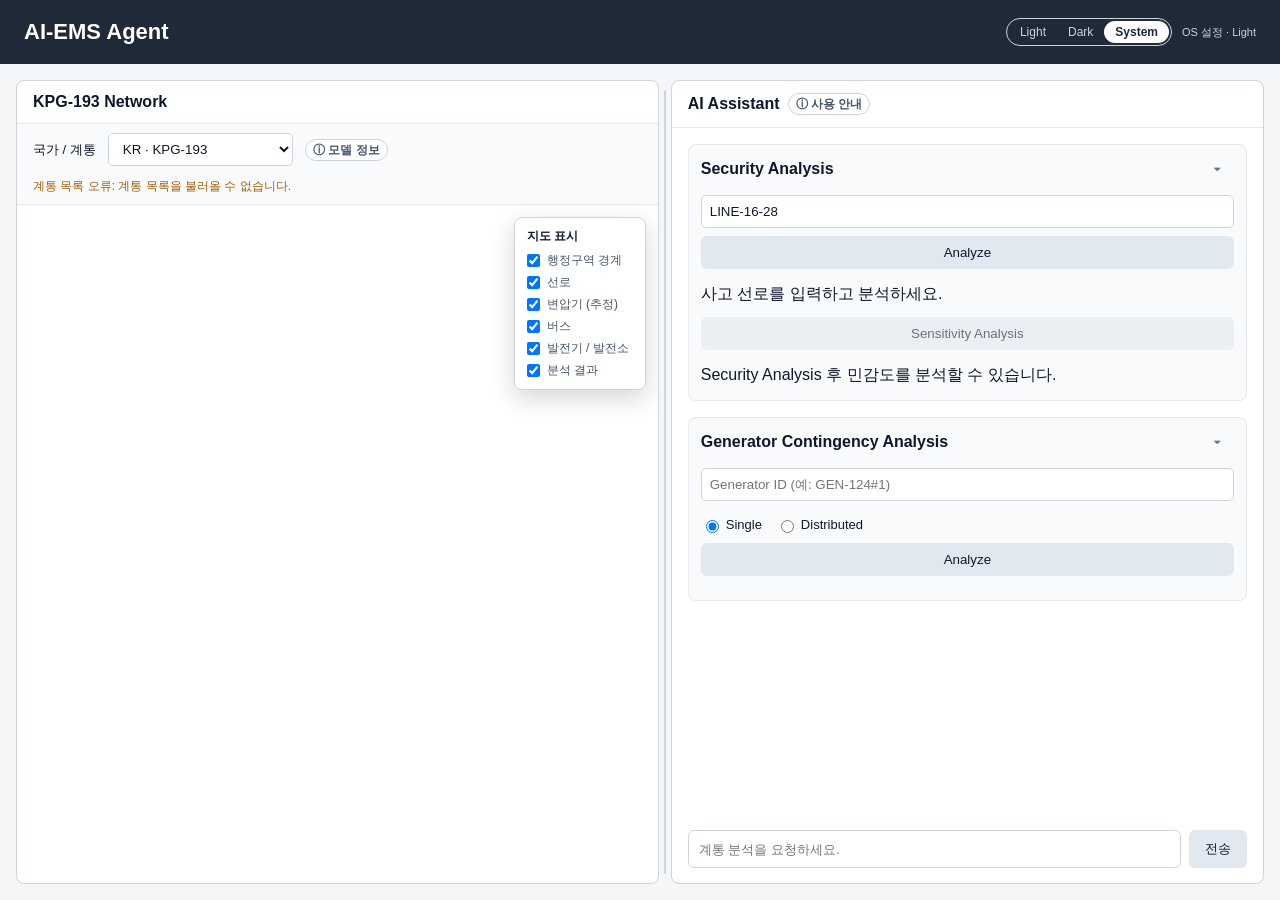
==== ui/index.html @ 047205da "feat: connect Mongolia agent to validated security and sensitivity tools" ====
<!doctype html>
<html lang="ko">
<head>
  <meta charset="UTF-8" />
  <meta name="viewport" content="width=device-width, initial-scale=1.0" />
  <title>AI-EMS Agent</title>
  <script>
    // Apply the stored theme before first paint. Preference: light | dark | system (default).
    (() => {
      let preference = "system";
      try {
        const stored = localStorage.getItem("ai-ems-theme");
        if (["light", "dark", "system"].includes(stored)) preference = stored;
      } catch (error) { /* storage unavailable: follow the OS */ }
      const dark = preference === "dark" || (preference === "system" && window.matchMedia("(prefers-color-scheme: dark)").matches);
      document.documentElement.dataset.theme = dark ? "dark" : "light";
      document.documentElement.dataset.themePreference = preference;
    })();
  </script>
  <style>
    /* ===== Design tokens: one theme system for every grid (Issue #6) =====
       UI chrome uses tokens; data colours (voltage levels, PF bands, outage/violation/monitored/
       island/candidate overlays, fuel types) keep the same hue in both themes so their meaning
       never changes. */
    :root {
      color-scheme: light;
      --bg: #f4f6f8; --surface: #ffffff; --surface-2: #f8fafc; --surface-3: #e2e8f0;
      --border: #e5e7eb; --border-strong: #cbd5e1; --input-border: #d1d5db;
      --text: #0f172a; --text-muted: #475569; --text-subtle: #64748b; --text-faint: #94a3b8;
      --header-bg: #1f2937; --header-text: #ffffff; --header-muted: #cbd5e1;
      --input-bg: #ffffff; --button-bg: #e2e8f0; --button-text: #0f172a; --button-hover: #cbd5e1;
      --hover-bg: #eef2ff; --focus-ring: #2563eb;
      --overlay-bg: rgba(255,255,255,.96); --popover-bg: #ffffff; --shadow: 0 8px 24px rgba(15,23,42,.18);
      --map-bg: transparent; --map-country-fill: #f1f5f9; --map-country-stroke: #94a3b8; --map-admin-stroke: #b7c4d4;
      --line-opacity: .65; --marker-stroke: #ffffff; --selection-stroke: #0f172a;
      --transformer-fill: #fff7ed; --transformer-active-fill: #fed7aa; --transformer-active-stroke: #7c2d12;
      --notice-bg: #fff7ed; --notice-text: #7c2d12; --notice-border: #fed7aa;
      --warning-bg: #fffbeb; --warning-text: #92400e; --warning-strong: #a16207;
      --danger-bg: #fef2f2; --danger-text: #b91c1c; --danger-border: #fecaca;
      --alert-bg: #f5f3ff; --alert-text: #3b0764; --alert-border: #7c3aed;
      --chat-user-bg: #dbeafe; --chat-agent-bg: #f1f5f9; --chat-system-bg: #fff7ed; --chat-system-text: #9a3412;
      --code-inline-bg: #e2e8f0; --code-block-bg: #0f172a; --code-block-text: #e2e8f0;
    }
    :root[data-theme="dark"] {
      color-scheme: dark;
      --bg: #0b1120; --surface: #111827; --surface-2: #172033; --surface-3: #243045;
      --border: #273449; --border-strong: #3b4a62; --input-border: #475569;
      --text: #e5e7eb; --text-muted: #b6c2d2; --text-subtle: #94a3b8; --text-faint: #7b8aa0;
      --header-bg: #020617; --header-text: #f8fafc; --header-muted: #94a3b8;
      --input-bg: #0f172a; --button-bg: #243045; --button-text: #e5e7eb; --button-hover: #334155;
      --hover-bg: #1e293b; --focus-ring: #60a5fa;
      --overlay-bg: rgba(17,24,39,.95); --popover-bg: #111827; --shadow: 0 10px 28px rgba(0,0,0,.55);
      --map-bg: #0b1120; --map-country-fill: #1a2436; --map-country-stroke: #64748b; --map-admin-stroke: #3b4a62;
      --line-opacity: .9; --marker-stroke: #0b1120; --selection-stroke: #f8fafc;
      --transformer-fill: #1f2937; --transformer-active-fill: #78350f; --transformer-active-stroke: #fdba74;
      --notice-bg: #2a1a0e; --notice-text: #fdba74; --notice-border: #7c2d12;
      --warning-bg: #2a2109; --warning-text: #fcd34d; --warning-strong: #fbbf24;
      --danger-bg: #2b1215; --danger-text: #fca5a5; --danger-border: #7f1d1d;
      --alert-bg: #221a3d; --alert-text: #ddd6fe; --alert-border: #a78bfa;
      --chat-user-bg: #1e3a5f; --chat-agent-bg: #1a2436; --chat-system-bg: #2a1a0e; --chat-system-text: #fdba74;
      --code-inline-bg: #243045; --code-block-bg: #020617; --code-block-text: #e2e8f0;
    }
    input, select, textarea { background: var(--input-bg); color: var(--text); border: 1px solid var(--input-border); border-radius: 5px; }
    button { color: var(--button-text); background: var(--button-bg); }
    button:not(:disabled):hover { background: var(--button-hover); }
    :focus-visible { outline: 2px solid var(--focus-ring); outline-offset: 2px; }
    * { box-sizing: border-box; }
    body { margin: 0; font-family: Arial, sans-serif; background: var(--bg); color: var(--text); }
    header { height: 64px; padding: 0 24px; display: flex; align-items: center; justify-content: space-between; gap: 16px; background: var(--header-bg); color: var(--header-text); }
    header h1 { margin: 0; font-size: 22px; }
    main { height: calc(100vh - 64px); padding: 16px; display: grid; grid-template-columns: minmax(360px, 52fr) 12px minmax(520px, 48fr); gap: 0; }
    .panel { min-width: 0; background: var(--surface); border-radius: 8px; border: 1px solid var(--input-border); overflow: hidden; }
    .workspace-splitter { position: relative; cursor: col-resize; touch-action: none; user-select: none; }
    .workspace-splitter::before { content: ""; position: absolute; top: 10px; bottom: 10px; left: 50%; width: 2px; border-radius: 999px; background: var(--border-strong); transform: translateX(-50%); transition: width .15s ease, background .15s ease; }
    .workspace-splitter:hover::before, .workspace-splitter.active::before { width: 4px; background: var(--text-subtle); }
    body.is-resizing { cursor: col-resize; user-select: none; }
    .panel-title { padding: 12px 16px; font-weight: bold; border-bottom: 1px solid var(--border); display: flex; align-items: center; gap: 8px; }
    #map { position: relative; height: calc(100% - 46px); display: flex; align-items: center; justify-content: center; color: var(--text-subtle); background: var(--map-bg); }
    #network-map { width: 100%; height: 100%; }
    #network-map { display:block; }

    .map-layer-control { position: absolute; z-index: 15; top: 12px; right: 12px; min-width: 132px; padding: 10px 12px; border: 1px solid var(--border-strong); border-radius: 8px; background: var(--overlay-bg); box-shadow: var(--shadow); color: var(--text-muted); font-size: 12px; }
    .map-layer-control strong { display: block; margin-bottom: 7px; color: var(--text); }
    .map-layer-option { display: flex; align-items: center; gap: 7px; margin-top: 5px; cursor: pointer; user-select: none; }
    .map-layer-option input { margin: 0; }

    .admin-outline { fill:none; stroke:var(--map-admin-stroke); stroke-width:0.85; stroke-linejoin:round; pointer-events:none; }
    .powerplant-marker.selected-powerplant { stroke:var(--selection-stroke); stroke-width:3px; }
    .country-outline { fill:var(--map-country-fill); stroke:var(--map-country-stroke); stroke-width:1.4; stroke-linejoin:round; pointer-events:none; }
    .network-line { stroke: #94a3b8; stroke-width: 1; opacity: var(--line-opacity); pointer-events: none; }
    /* :where() keeps specificity unchanged; hidden analysis falls back to the inline PF/base stroke. */
    :where(#map:not(.analysis-hidden)) .network-line.violation-line { stroke: #f59e0b !important; stroke-width: 5 !important; stroke-dasharray: 12 4; opacity: 1; }
    :where(#map:not(.analysis-hidden)) .network-line.outage-line { stroke: #dc2626 !important; stroke-width: 5 !important; opacity: 1; }
    :where(#map:not(.analysis-hidden)) .network-line.monitored-line { stroke: #db2777 !important; stroke-width: 5 !important; stroke-dasharray: 7 3; opacity: 1; }
    .network-line.hover-line, .network-line.selected-line { stroke: var(--selection-stroke) !important; stroke-width: 3.5 !important; opacity: 1; }
    .network-line-hit { stroke: transparent; stroke-width: 14; fill: none; pointer-events: stroke; cursor: pointer; }
    .network-bus { fill: #2563eb; stroke: var(--marker-stroke); stroke-width: 1.2; cursor: pointer; }
    .network-bus:hover, .network-bus.selected-bus { r: 5; }
    .network-bus.selected-bus { fill: var(--selection-stroke); }
    .network-transformer-link { stroke:#b45309; stroke-width:2; stroke-dasharray:3 2; pointer-events:none; }
    .network-transformer-marker { fill:var(--transformer-fill); stroke:#b45309; stroke-width:2; pointer-events:none; }
    .network-transformer-hit { fill:transparent; stroke:transparent; stroke-width:1; cursor:pointer; pointer-events:all; }
    .network-transformer-hit:hover + .network-transformer-marker,
    .network-transformer-hit.selected-transformer + .network-transformer-marker { fill:var(--transformer-active-fill); stroke:var(--transformer-active-stroke); stroke-width:3; }
    /* Mongolia-only zoom: initial view is unchanged; when zoomed, strokes and markers keep their screen size. */
    #network-map.map-zoomed :is(.network-line, .network-line-hit, .network-transformer-link, .country-outline, .admin-outline) { vector-effect:non-scaling-stroke; }
    #network-map.map-zoomed :is(.network-bus, .network-transformer-hit, .network-transformer-marker, .powerplant-marker, .analysis-marker) { transform-box:fill-box; transform-origin:center; transform:scale(calc(1 / var(--map-zoom, 1))); }
    #network-map.map-panning { cursor:grabbing; }
    .map-zoom-reset { position:absolute; z-index:15; right:12px; bottom:12px; padding:5px 10px; border:1px solid var(--border-strong); border-radius:6px; background:var(--overlay-bg); color:var(--text); font-size:12px; cursor:pointer; }
    .map-zoom-reset[hidden] { display:none; }


    .network-generator { cursor: pointer; }
    .network-generator.selected-generator circle { stroke:var(--selection-stroke); stroke-width:3px; }
    .network-generator path { fill: #16a34a; stroke: var(--marker-stroke); stroke-width: 1.4; }
    .network-generator text { fill: white; font-size: 8px; font-weight: 700; text-anchor: middle; dominant-baseline: central; pointer-events: none; }
    .network-generator.selected-generator path { fill: var(--selection-stroke); stroke-width: 2.5; }

    .analysis-marker { cursor: pointer; }
    .generator-outage-marker path { fill: #dc2626; stroke: white; stroke-width: 2; }
    .generator-outage-marker text, .generator-change-marker text { fill: white; font-size: 8px; font-weight: 700; text-anchor: middle; dominant-baseline: central; pointer-events: none; }
    .generator-change-marker circle { fill: #7c3aed; stroke: white; stroke-width: 2; }
    .sensitivity-marker text { fill: white; font-size: 9px; font-weight: bold; text-anchor: middle; dominant-baseline: middle; pointer-events: none; }

    .powerplant-marker { cursor:pointer; stroke:var(--marker-stroke); stroke-width:1.2px; }
    .plant-legend { position:absolute; left:12px; bottom:12px; padding:9px 12px; background:var(--overlay-bg); border:1px solid var(--border-strong); border-radius:7px; color:var(--text-muted); font-size:11px; z-index:10; width:max-content; max-width:calc(100% - 24px); }
    .plant-legend[hidden] { display:none; }
    .plant-legend-items { display:flex; flex-wrap:nowrap; gap:8px; margin-top:5px; overflow-x:auto; }
    .plant-legend-item { display:inline-flex; flex:0 0 auto; align-items:center; gap:5px; white-space:nowrap; }
    .plant-dot { width:9px; height:9px; border-radius:50%; display:inline-block; }
    .plant-note { margin-top:6px; color:var(--text-subtle); line-height:1.4; }
    .layer-hidden { display: none !important; }
    #map.analysis-hidden .analysis-marker { display: none !important; }
    /* Buses cut off by a Mongolia N-1 contingency (island PF not computed); hidden with the analysis layer. */
    :where(#map:not(.analysis-hidden)) .network-bus.isolated-bus { fill: var(--surface) !important; stroke: #7c3aed; stroke-width: 2.5; stroke-dasharray: 2 1.5; r: 5; }
    :where(#map:not(.analysis-hidden)) .network-line.isolated-line { stroke: #a78bfa !important; stroke-width: 2 !important; stroke-dasharray: 4 3; opacity: 1; }
    #mn-contingency-examples { width: 100%; margin-bottom: 6px; padding: 5px 6px; }
    #monitored-line { width: 100%; margin-top: 6px; }
    .monitored-marker circle { fill: none; stroke: #db2777; stroke-width: 3; }
    .monitored-marker text { fill: #db2777; font-size: 10px; font-weight: 700; text-anchor: middle; pointer-events: none; }
    .candidate-marker rect { fill: #0e7490; stroke: white; stroke-width: 1.5; }
    .candidate-marker text { fill: white; font-size: 9px; font-weight: 700; text-anchor: middle; dominant-baseline: central; pointer-events: none; }
    .analysis-legend { position:absolute; left:12px; top:12px; display:flex; flex-direction:column; gap:4px; padding:8px 11px; background:var(--overlay-bg); border:1px solid var(--border-strong); border-radius:7px; color:var(--text-muted); font-size:11px; z-index:10; }
    .analysis-legend[hidden], #map.analysis-hidden .analysis-legend { display:none; }
    .analysis-legend-item { display:inline-flex; align-items:center; gap:6px; white-space:nowrap; }
    .analysis-swatch { display:inline-block; width:18px; height:0; border-top:3px solid; }
    .swatch-outage { border-color:#dc2626; }
    .swatch-violation { border-top-style:dashed; border-color:#f59e0b; }
    .swatch-monitored { border-top-style:dashed; border-color:#db2777; }
    .swatch-isolated { border-top-style:dashed; border-color:#7c3aed; }
    .swatch-candidate { width:11px; height:11px; border:none; border-radius:2px; background:#0e7490; }
    .swatch-generator-outage { width:11px; height:11px; border:none; border-radius:50%; background:#dc2626; }
    .swatch-generator-change { width:11px; height:11px; border:none; border-radius:50%; background:#7c3aed; }

    .map-tooltip { position: absolute; z-index: 20; display: none; min-width: 220px; max-width: 360px; padding: 12px 14px; border: 1px solid var(--border-strong); border-radius: 8px; background: var(--popover-bg); box-shadow: var(--shadow); color: var(--text); font-size: 13px; line-height: 1.55; pointer-events: auto; user-select: text; }
    .map-tooltip-title { margin: 0 24px 6px 0; font-size: 14px; font-weight: 700; }
    .map-tooltip-row { color: var(--text-muted); }
    .map-tooltip-row strong { color: var(--text); }
    .map-tooltip-close { position: absolute; top: 5px; right: 7px; width: 24px; height: 24px; padding: 0; border: 0; background: transparent; color: var(--text-subtle); font-size: 18px; cursor: pointer; }
    .generator-choice { display: block; width: 100%; padding: 5px 7px; margin-top: 2px; border: 0; border-radius: 5px; background: transparent; text-align: left; color: var(--text-muted); cursor: pointer; }
    .generator-choice:hover { background: var(--hover-bg); color: var(--text); }
    .generator-choice strong { color: var(--text); }
    .generator-choice.disconnected-generator { color: var(--text-faint); }
    .generator-choice.disconnected-generator strong { color: var(--text-subtle); }
    .generator-status { margin-left: 4px; font-size: 11px; font-weight: 700; }
    .generator-status.disconnected { color: var(--danger-text); }

    #chat { height: calc(100% - 46px); padding: 16px; display: flex; flex-direction: column; }
    #messages { flex: 1; overflow-y: auto; }
    #chat-log { margin-top: 16px; display: flex; flex-direction: column; gap: 10px; }
    .chat-message { padding: 10px 12px; border-radius: 8px; line-height: 1.5; white-space: pre-wrap; word-break: break-word; }
    .chat-message.user { align-self: flex-end; max-width: 88%; background: var(--chat-user-bg); }
    .chat-message.agent { align-self: flex-start; max-width: 96%; background: var(--chat-agent-bg); white-space: normal; }
    .chat-message.agent > :first-child { margin-top: 0; }
    .chat-message.agent > :last-child { margin-bottom: 0; }
    .chat-message.agent h1, .chat-message.agent h2, .chat-message.agent h3, .chat-message.agent h4 { margin: 12px 0 6px; line-height: 1.3; }
    .chat-message.agent h1 { font-size: 18px; }
    .chat-message.agent h2 { font-size: 16px; }
    .chat-message.agent h3, .chat-message.agent h4 { font-size: 14px; }
    .chat-message.agent p { margin: 7px 0; }
    .chat-message.agent ul, .chat-message.agent ol { margin: 7px 0; padding-left: 22px; }
    .chat-message.agent li { margin: 3px 0; }
    .chat-message.agent code { padding: 1px 4px; border-radius: 4px; background: var(--code-inline-bg); font-family: Consolas, monospace; font-size: .92em; }
    .chat-message.agent pre { margin: 8px 0; padding: 10px; overflow-x: auto; border-radius: 6px; background: var(--code-block-bg); color: var(--code-block-text); white-space: pre; }
    .chat-message.agent pre code { padding: 0; background: transparent; color: inherit; }
    .chat-message.agent table { width: 100%; margin: 8px 0; border-collapse: collapse; font-size: 12px; }
    .chat-message.agent th, .chat-message.agent td { padding: 6px 8px; border: 1px solid var(--border-strong); text-align: left; vertical-align: top; }
    .chat-message.agent th { background: var(--surface-3); }
    .chat-message.system { align-self: stretch; background: var(--chat-system-bg); color: var(--chat-system-text); }
    #chat-input { display: flex; gap: 8px; margin-top: 12px; }
    #chat-input input { flex: 1; padding: 10px; border: 1px solid var(--input-border); border-radius: 6px; }
    #chat-input button { padding: 10px 16px; border: none; border-radius: 6px; cursor: pointer; }
    #chat-input button:disabled { cursor: not-allowed; opacity: .6; }

    .analysis-box { margin-bottom: 16px; padding: 12px; border: 1px solid var(--border); border-radius: 8px; background: var(--surface-2); }
    .analysis-box-header { display: flex; align-items: center; justify-content: space-between; gap: 8px; cursor: pointer; user-select: none; }
    .analysis-box-header strong { flex: 1; }
    .analysis-box .analysis-toggle { width: auto; min-width: 32px; padding: 2px 7px; border: 0; background: transparent; color: var(--text-subtle); font-size: 17px; line-height: 1.2; }
    .analysis-box .analysis-toggle:hover { background: var(--surface-3); }
    .analysis-box-content { margin-top: 8px; }
    .analysis-box.collapsed .analysis-box-content { display: none; }
    .analysis-box input[type="text"] { width: 100%; margin-top: 6px; margin-bottom: 8px; padding: 8px; }
    .analysis-box button { width: 100%; padding: 9px; border: none; border-radius: 6px; cursor: pointer; }
    .analysis-box button:disabled { cursor: not-allowed; opacity: .6; }
    .analysis-subtitle { display: block; margin-top: 8px; margin-bottom: 4px; font-size: 12px; color: var(--text-muted); }
    .slack-options { display: flex; gap: 14px; margin: 8px 0 10px; font-size: 13px; }
    .slack-options label { display: flex; align-items: center; gap: 4px; cursor: pointer; }
    #security-result, #sensitivity-result, #generator-contingency-result { margin-top: 12px; line-height: 1.6; }
    .sensitivity-button { margin-top: 10px; }
    .generator-result-section { margin-top: 8px; padding-top: 8px; border-top: 1px solid var(--border); }
    /* Shared Security/Sensitivity result card (same DOM for every grid) */
    .result-card { line-height: 1.55; }
    .result-row .result-label { font-weight: 700; }
    .result-sub { color: var(--text-muted); }
    .result-items .result-item { margin-top: 8px; padding-top: 8px; border-top: 1px solid var(--border); }
    .result-item-title { font-weight: 700; }
    .result-alert { margin: 6px 0 0; padding: 5px 8px; border-left: 3px solid var(--alert-border); background: var(--alert-bg); color: var(--alert-text); font-size: 12px; }
    .result-details { margin-top: 8px; font-size: 12px; color: var(--text-muted); }
    .result-details summary { cursor: pointer; font-weight: 700; color: var(--text); }
    .result-detail-section h4 { margin: 8px 0 2px; font-size: 12px; }
    .result-detail-list { margin: 2px 0 0; padding-left: 18px; }
    .generator-result-row { margin-top: 2px; }
    .generator-result-note { margin-top: 8px; color: var(--text-subtle); font-size: 12px; }
    .generator-state-note { color: var(--warning-strong); }

    .grid-toolbar { display:flex; gap:12px; align-items:center; flex-wrap:wrap; padding:9px 16px; background:var(--surface-2); border-bottom:1px solid var(--border); font-size:13px; }
    .grid-toolbar select { padding:7px 10px; border:1px solid var(--border-strong); border-radius:5px; min-width:185px; }
    .grid-status { font-size:12px; color:var(--text-muted); }
    .grid-warning { color:var(--warning-strong); }
    #map-panel { display:flex; flex-direction:column; }
    #map { flex:1; min-height:0; height:auto; }
    .grid-alert { padding:6px 14px; border-bottom:1px solid var(--danger-border); font-size:12px; color:var(--danger-text); background:var(--danger-bg); font-weight:700; }
    .grid-alert[hidden], .grid-status[hidden], #pf-preview-toolbar[hidden] { display:none; }
    #pf-preview-toolbar { display:flex; flex-wrap:wrap; gap:8px 12px; align-items:center; padding:7px 14px; border-bottom:1px solid var(--border); color:var(--text-muted); font-size:12px; }
    #pf-preview-toolbar select { padding:5px 8px; border:1px solid var(--border-strong); border-radius:5px; }
    #pf-preview-legend { color:var(--text-muted); }
    .pf-legend-key { display:inline-flex; align-items:center; gap:4px; margin-right:8px; white-space:nowrap; }
    .pf-legend-key i { display:inline-block; width:10px; height:10px; border:1px solid var(--text-faint); border-radius:50%; }
    .pf-legend-note { display:block; margin-top:4px; color:var(--notice-text); }
    #pf-preview-legend { display:flex; flex-wrap:wrap; align-items:center; gap:3px 8px; }
    @media (max-width: 1100px) {
      main { height: auto; min-height: calc(100vh - 64px); grid-template-columns: 1fr !important; grid-template-rows: minmax(420px, 52vh) minmax(620px, auto); gap: 16px; }
      .workspace-splitter { display: none; }
      #map-panel, #assistant-panel { min-width: 0; }
    }
    /* ===== Header theme control ===== */
    .header-tools { display: flex; align-items: center; gap: 10px; }
    .theme-switch { display: inline-flex; margin: 0; padding: 2px; border: 1px solid var(--header-muted); border-radius: 999px; }
    .theme-switch legend { position: absolute; width: 1px; height: 1px; overflow: hidden; clip: rect(0 0 0 0); }
    .theme-switch label { position: relative; padding: 4px 11px; border-radius: 999px; color: var(--header-muted); font-size: 12px; cursor: pointer; user-select: none; }
    .theme-switch input { position: absolute; opacity: 0; inset: 0; margin: 0; cursor: pointer; }
    .theme-switch label:has(input:checked) { background: var(--header-text); color: var(--header-bg); font-weight: 700; }
    .theme-switch label:has(input:focus-visible) { outline: 2px solid var(--focus-ring); outline-offset: 1px; }
    .theme-current { color: var(--header-muted); font-size: 11px; }
    /* ===== Shared help popover (hover / click / keyboard / Escape) ===== */
    .help-trigger { display: inline-flex; align-items: center; justify-content: center; gap: 4px; flex: 0 0 auto; min-width: 22px; height: 22px; padding: 0 7px; border: 1px solid var(--border-strong); border-radius: 999px; background: var(--surface); color: var(--text-muted); font-size: 12px; font-weight: 700; line-height: 1; cursor: pointer; }
    .help-trigger:hover, .help-trigger[aria-expanded="true"] { background: var(--hover-bg); color: var(--text); }
    /* Width follows the first (highlighted) sentence so it fits on one line; other blocks do not widen
       the popover (contain: inline-size) and wrap between Korean words (keep-all). Long file names may
       still break (overflow-wrap). On narrow screens the first sentence may wrap (see place()). */
    .help-popover { position: fixed; z-index: 1000; box-sizing: border-box; width: max-content; min-width: min(440px, calc(100vw - 16px)); max-width: min(760px, calc(100vw - 16px)); max-height: min(70vh, calc(100vh - 16px)); overflow: auto; padding: 12px 14px; border: 1px solid var(--border-strong); border-radius: 8px; background: var(--popover-bg); color: var(--text); box-shadow: var(--shadow); font-size: 12.5px; font-weight: normal; line-height: 1.55; word-break: keep-all; overflow-wrap: break-word; }
    .help-popover > :not(.help-strong) { contain: inline-size; }
    .help-popover .help-strong { white-space: nowrap; }
    .help-popover.wrap-first .help-strong { white-space: normal; }
    .help-popover[hidden] { display: none; }
    .help-popover h3 { margin: 0 0 6px; font-size: 13px; }
    .help-popover h4 { margin: 10px 0 3px; font-size: 12px; color: var(--text); }
    .help-popover p { margin: 3px 0; color: var(--text-muted); }
    .help-popover ul { margin: 3px 0; padding-left: 18px; color: var(--text-muted); }
    .help-popover .help-strong { color: var(--notice-text); font-weight: 700; }

  </style>
</head>
<body>
  <header>
    <h1>AI-EMS Agent</h1>
    <div class="header-tools">
      <fieldset class="theme-switch" id="theme-switch">
        <legend>화면 테마</legend>
        <label><input type="radio" name="theme" value="light" />Light</label>
        <label><input type="radio" name="theme" value="dark" />Dark</label>
        <label><input type="radio" name="theme" value="system" />System</label>
      </fieldset>
      <span id="theme-current" class="theme-current" aria-live="polite"></span>
    </div>
  </header>
  <main id="workspace">
    <section class="panel" id="map-panel">
      <div class="panel-title" id="grid-map-title">KPG-193 Network</div>
      <div class="grid-toolbar">
        <label for="grid-select">국가 / 계통</label>
        <select id="grid-select" aria-label="국가 및 계통 선택"><option value="kr-kpg193">KR · KPG-193</option></select>
        <button type="button" class="help-trigger" id="model-help-trigger" aria-haspopup="dialog" aria-expanded="false" aria-controls="model-help">ⓘ 모델 정보</button>
        <div id="model-help" class="help-popover" role="dialog" aria-labelledby="model-help-title" tabindex="0" hidden>
          <h3 id="model-help-title">모델 정보</h3>
          <p id="pf-preview-disclaimer" class="help-strong">합성 AC Power Flow 시험 결과 — 실제 운영 데이터가 아닙니다.</p>
          <p id="pf-preview-status">계산된 합성 시나리오 결과를 읽는 중...</p>
          <p id="pf-preview-provenance"></p>
          <p id="pf-preview-limit-note"></p>
          <p id="equipment-data-note" hidden></p>
          <h4>지도 표시 기준</h4>
          <ul id="pf-display-criteria"></ul>
          <h4>분석 결과 해석</h4>
          <ul id="analysis-interpretation"></ul>
          <h4>현재 상태</h4>
          <p id="grid-status-detail">계통 정보를 확인 중...</p>
          <h4>계통 기능 범위</h4>
          <p id="grid-scope-note"></p>
        </div>
        <!-- Only abnormal states are shown here (normal status lives in the model help). -->
        <span id="grid-status" class="grid-status" role="status">계통 정보를 확인 중...</span>
      </div>
      <div id="grid-capability-note" class="grid-alert" role="alert" hidden></div>
      <div id="pf-preview-alert" class="grid-alert" role="alert" hidden></div>
      <div id="pf-preview-toolbar" hidden>
        <label for="pf-display-mode">PF 결과 표시</label>
        <select id="pf-display-mode" aria-label="Power Flow 지도 표시 모드" disabled>
          <option value="base">기본 지도 · 정격전압</option>
          <option value="bus_voltage">모선 전압 · pu</option>
          <option value="line_loading">선로 부하율 · %</option>
        </select>
        <div>
          <span id="pf-preview-legend">PF 결과를 사용할 수 없습니다.</span>
        </div>
      </div>
      <div id="map">
        <svg id="network-map" viewBox="0 0 700 900" preserveAspectRatio="xMidYMid meet"></svg>
        <div class="map-layer-control">
          <strong>지도 표시</strong>
          <label class="map-layer-option"><input id="layer-regions" type="checkbox" checked /><span>행정구역 경계</span></label>
          <label class="map-layer-option"><input id="layer-lines" type="checkbox" checked /><span>선로</span></label>
          <label class="map-layer-option"><input id="layer-transformers" type="checkbox" checked /><span>변압기 (추정)</span></label>
          <label class="map-layer-option"><input id="layer-buses" type="checkbox" checked /><span>버스</span></label>
          <label class="map-layer-option"><input id="layer-generators" type="checkbox" checked /><span>발전기 / 발전소</span></label>
          <label class="map-layer-option"><input id="layer-analysis" type="checkbox" checked /><span>분석 결과</span></label>
        </div>
        <button type="button" id="map-zoom-reset" class="map-zoom-reset" hidden>전체 보기</button>
        <div id="plant-legend" class="plant-legend" hidden></div>
        <div id="analysis-legend" class="analysis-legend" hidden></div>
        <div id="map-tooltip" class="map-tooltip">
          <button id="map-tooltip-close" class="map-tooltip-close">×</button>
          <div id="map-tooltip-content"></div>
        </div>
      </div>
    </section>

    <div id="workspace-splitter" class="workspace-splitter" role="separator" aria-orientation="vertical" aria-label="지도와 AI Assistant 영역 크기 조절" title="드래그하여 지도와 AI Assistant 폭을 조절"></div>

    <section class="panel" id="assistant-panel">
      <div class="panel-title">AI Assistant
        <button type="button" class="help-trigger" id="assistant-help-trigger" aria-haspopup="dialog" aria-expanded="false" aria-controls="assistant-help">ⓘ 사용 안내</button>
        <div id="assistant-help" class="help-popover" role="dialog" aria-labelledby="assistant-help-title" tabindex="0" hidden></div>
      </div>
      <div id="chat">
        <div id="messages">
          <div class="analysis-box" id="security-analysis-box">
            <div class="analysis-box-header" data-box-id="security-analysis-box">
              <strong>Security Analysis</strong>
              <button type="button" class="analysis-toggle" aria-expanded="true" title="접기">▾</button>
            </div>
            <div class="analysis-box-content">
              <select id="mn-contingency-examples" aria-label="몽골 대표 사고 선택" hidden>
                <option value="">대표 사고 선택</option>
                <option value="222087807-1_0">222087807-1_0 — 110kV / 8모선 분리</option>
                <option value="751261406-1_0">751261406-1_0 — 220kV / 계통 분리 없음</option>
                <option value="484333456-1_0">484333456-1_0 — 220kV / 11모선 분리</option>
              </select>
              <input id="outage-line" type="text" value="LINE-16-28" placeholder="Outage line ID" />
              <button id="analyze-button">Analyze</button>
              <div id="security-result">사고 선로를 입력하고 분석하세요.</div>
              <input id="monitored-line" type="text" list="monitored-line-options" placeholder="감시 선로 ID (비우면 자동 선택)" hidden />
              <datalist id="monitored-line-options"></datalist>
              <button id="sensitivity-button" class="sensitivity-button" disabled>Sensitivity Analysis</button>
              <div id="sensitivity-result">Security Analysis 후 민감도를 분석할 수 있습니다.</div>
            </div>
          </div>

          <div class="analysis-box" id="generator-contingency-box">
            <div class="analysis-box-header" data-box-id="generator-contingency-box">
              <strong>Generator Contingency Analysis</strong>
              <button type="button" class="analysis-toggle" aria-expanded="true" title="접기">▾</button>
            </div>
            <div class="analysis-box-content">
              <input id="outage-generator" type="text" placeholder="Generator ID (예: GEN-124#1)" />
              <div class="slack-options">
                <label><input type="radio" name="generator-slack-mode" value="single" checked /> Single</label>
                <label><input type="radio" name="generator-slack-mode" value="distributed" /> Distributed</label>
              </div>
              <button id="generator-analyze-button">Analyze</button>
              <div id="generator-contingency-result"></div>
            </div>
          </div>

          <div id="chat-log"></div>
        </div>
        <div id="chat-input">
          <input id="chat-message" type="text" placeholder="계통 분석을 요청하세요." />
          <button id="chat-send">전송</button>
        </div>
      </div>
    </section>
  </main>

  <script>
    const SVG_NS = "http://www.w3.org/2000/svg";
    const SESSION_STORAGE_KEY = "ai-ems-agent-session-id";
    const WORKSPACE_RATIO_STORAGE_KEY = "ai-ems-workspace-map-ratio";
    const WORKSPACE_SPLITTER_WIDTH = 12;
    const DEFAULT_MAP_RATIO = 0.52;
    const MIN_MAP_WIDTH = 360;
    const MIN_ASSISTANT_WIDTH = 520;
    let mapProjection = null;
    let selectedGridId = "kr-kpg193";
    let gridEntries = [];
    const VOLTAGE_COLORS = {"35":"#0891b2","110":"#2563eb","154":"#7c3aed","220":"#b45309","345":"#0f766e"};
    // Dark theme only: lighter tints of the same hue so data colours keep >= 3:1 against the dark
    // map. Light-theme colours (and therefore every legend meaning) are unchanged.
    const DARK_DATA_TINTS = Object.freeze({
      "#0891b2": "#22d3ee", "#2563eb": "#60a5fa", "#7c3aed": "#a78bfa", "#b45309": "#d97706",
      "#0f766e": "#2dd4bf", "#be123c": "#fb7185", "#4d7c0f": "#a3e635", "#0369a1": "#38bdf8",
      "#16a34a": "#4ade80", "#dc2626": "#f87171", "#475569": "#94a3b8", "#92400e": "#d97706",
      "#64748b": "#94a3b8", "#f97316": "#fb923c",
    });
    function dataColor(hex) {
      return document.documentElement.dataset.theme === "dark" ? (DARK_DATA_TINTS[hex] || hex) : hex;
    }
    const PF_DISPLAY_POLICY = Object.freeze({
      lineLoading: Object.freeze([
        { max: 50, color: "#16a34a" },
        { max: 80, color: "#eab308" },
        { max: 100, color: "#f97316" },
        { max: Infinity, color: "#dc2626" },
      ]),
      unknown: "#94a3b8",
      underVoltage: "#2563eb",
      lowVoltageCaution: "#f59e0b",
      normalVoltage: "#16a34a",
      highVoltageCaution: "#f97316",
      overVoltage: "#dc2626",
      voltageCautionMarginPu: 0.02,
    });
    let gridSwitchToken = 0;
    let chatBusy = false;
    // Per-request sequence numbers: a slower earlier response must not overwrite a newer result.
    let securityRequestSeq = 0;
    let sensitivityRequestSeq = 0;
    let latestSecurityResult = null;
    let latestSecurityView = null;     // grid-independent view model of latestSecurityResult
    let generatorStateMap = new Map();
    let pfPreview = null;
    let pfPreviewError = null;
    let pfBusResultMap = new Map();
    let pfLineResultMap = new Map();
    let pfTransformerResultMap = new Map();
    let currentMapData = null;
    // Mongolia-only zoom state: null = the initial full view.
    let mapView = null;

    function clamp(value, min, max) {
      return Math.min(Math.max(value, min), max);
    }

    function workspaceIsStacked() {
      return window.matchMedia("(max-width: 1100px)").matches;
    }

    function applyWorkspaceRatio(ratio, persist = false) {
      const workspace = document.getElementById("workspace");
      if (!workspace) return;

      if (workspaceIsStacked()) {
        workspace.style.removeProperty("grid-template-columns");
        return;
      }

      const style = getComputedStyle(workspace);
      const horizontalPadding = parseFloat(style.paddingLeft) + parseFloat(style.paddingRight);
      const usableWidth = workspace.clientWidth - horizontalPadding - WORKSPACE_SPLITTER_WIDTH;
      if (usableWidth <= 0) return;

      const maxMapWidth = Math.max(MIN_MAP_WIDTH, usableWidth - MIN_ASSISTANT_WIDTH);
      const mapWidth = clamp(usableWidth * ratio, MIN_MAP_WIDTH, maxMapWidth);
      const assistantWidth = usableWidth - mapWidth;
      const normalizedRatio = mapWidth / usableWidth;

      workspace.style.gridTemplateColumns = `${mapWidth}px ${WORKSPACE_SPLITTER_WIDTH}px ${assistantWidth}px`;
      workspace.dataset.mapRatio = String(normalizedRatio);
      if (persist) localStorage.setItem(WORKSPACE_RATIO_STORAGE_KEY, String(normalizedRatio));
    }

    function initializeWorkspaceSplit() {
      const workspace = document.getElementById("workspace");
      const splitter = document.getElementById("workspace-splitter");
      if (!workspace || !splitter) return;

      const savedRatio = Number.parseFloat(localStorage.getItem(WORKSPACE_RATIO_STORAGE_KEY));
      applyWorkspaceRatio(Number.isFinite(savedRatio) ? savedRatio : DEFAULT_MAP_RATIO);

      let dragging = false;

      splitter.addEventListener("pointerdown", (event) => {
        if (workspaceIsStacked()) return;
        dragging = true;
        splitter.classList.add("active");
        document.body.classList.add("is-resizing");
        splitter.setPointerCapture(event.pointerId);
        event.preventDefault();
      });

      splitter.addEventListener("pointermove", (event) => {
        if (!dragging || workspaceIsStacked()) return;
        const rect = workspace.getBoundingClientRect();
        const style = getComputedStyle(workspace);
        const paddingLeft = parseFloat(style.paddingLeft);
        const paddingRight = parseFloat(style.paddingRight);
        const usableWidth = workspace.clientWidth - paddingLeft - paddingRight - WORKSPACE_SPLITTER_WIDTH;
        if (usableWidth <= 0) return;
        const desiredMapWidth = event.clientX - rect.left - paddingLeft - WORKSPACE_SPLITTER_WIDTH / 2;
        applyWorkspaceRatio(desiredMapWidth / usableWidth);
      });

      const finishResize = (event) => {
        if (!dragging) return;
        dragging = false;
        splitter.classList.remove("active");
        document.body.classList.remove("is-resizing");
        if (splitter.hasPointerCapture?.(event.pointerId)) splitter.releasePointerCapture(event.pointerId);
        const ratio = Number.parseFloat(workspace.dataset.mapRatio);
        if (Number.isFinite(ratio)) localStorage.setItem(WORKSPACE_RATIO_STORAGE_KEY, String(ratio));
      };

      splitter.addEventListener("pointerup", finishResize);
      splitter.addEventListener("pointercancel", finishResize);
      window.addEventListener("resize", () => {
        const ratio = Number.parseFloat(workspace.dataset.mapRatio);
        applyWorkspaceRatio(Number.isFinite(ratio) ? ratio : DEFAULT_MAP_RATIO);
      });
    }

    function getSessionId() {
      let sessionId = sessionStorage.getItem(SESSION_STORAGE_KEY);
      if (!sessionId) {
        sessionId = crypto.randomUUID();
        sessionStorage.setItem(SESSION_STORAGE_KEY, sessionId);
      }
      return sessionId;
    }

    function isMongoliaGrid() { return selectedGridId === "mn-osm-35k"; }

    function voltageLabel(voltage) {
      return voltage == null ? "미확인" : String(Number(voltage));
    }

    function voltageColor(voltage) {
      const label = voltageLabel(voltage);
      if (VOLTAGE_COLORS[label]) return dataColor(VOLTAGE_COLORS[label]);
      if (label === "미확인") return dataColor(PF_DISPLAY_POLICY.unknown);
      const levels = [...new Set((currentMapData?.buses || [])
        .map((item) => Number(item.voltage_kv))
        .filter(Number.isFinite))].sort((a, b) => a - b);
      const palette = ["#0f766e", "#7c3aed", "#be123c", "#4d7c0f", "#0369a1"];
      return dataColor(palette[Math.max(0, levels.indexOf(Number(voltage))) % palette.length]);
    }

    function lineLoadingColor(value) {
      if (value == null || !Number.isFinite(Number(value))) return dataColor(PF_DISPLAY_POLICY.unknown);
      return dataColor(PF_DISPLAY_POLICY.lineLoading.find((band) => Number(value) <= band.max)?.color
        || PF_DISPLAY_POLICY.unknown);
    }

    function busVoltageColor(result) {
      if (!result || result.analysis_status !== "ANALYZED" || result.v_mag_pu == null || !Number.isFinite(Number(result.v_mag_pu))) {
        return dataColor(PF_DISPLAY_POLICY.unknown);
      }
      const value = Number(result.v_mag_pu);
      const metadataLimits = pfPreview?.metadata?.voltage_limits_pu || {};
      const low = Number(result.voltage_min_pu ?? metadataLimits.min);
      const high = Number(result.voltage_max_pu ?? metadataLimits.max);
      if (!Number.isFinite(low) || !Number.isFinite(high)) return dataColor(PF_DISPLAY_POLICY.unknown);
      if (value < low) return dataColor(PF_DISPLAY_POLICY.underVoltage);
      if (value > high) return dataColor(PF_DISPLAY_POLICY.overVoltage);
      if (value <= low + PF_DISPLAY_POLICY.voltageCautionMarginPu) return dataColor(PF_DISPLAY_POLICY.lowVoltageCaution);
      if (value >= high - PF_DISPLAY_POLICY.voltageCautionMarginPu) return dataColor(PF_DISPLAY_POLICY.highVoltageCaution);
      return dataColor(PF_DISPLAY_POLICY.normalVoltage);
    }

    function voltageLimitLegend() {
      const metadataLimits = pfPreview?.metadata?.voltage_limits_pu;
      if (metadataLimits && Number.isFinite(Number(metadataLimits.min)) &&
          Number.isFinite(Number(metadataLimits.max))) {
        return `${Number(metadataLimits.min).toFixed(2)}–${Number(metadataLimits.max).toFixed(2)} pu`;
      }
      const rows = [...pfBusResultMap.values()];
      const low = rows.map((item) => Number(item.voltage_min_pu)).filter(Number.isFinite);
      const high = rows.map((item) => Number(item.voltage_max_pu)).filter(Number.isFinite);
      if (!low.length || !high.length) return "전압 한계 미확인";
      return `모선별 하한 ${Math.min(...low).toFixed(2)}–${Math.max(...low).toFixed(2)} pu · 상한 ${Math.min(...high).toFixed(2)}–${Math.max(...high).toFixed(2)} pu`;
    }

    function finiteTree(value) {
      if (typeof value === "number") return Number.isFinite(value);
      if (Array.isArray(value)) return value.every(finiteTree);
      if (value && typeof value === "object") return Object.values(value).every(finiteTree);
      return value == null || ["string", "boolean"].includes(typeof value);
    }

    function validateBrowserPfPreview(payload, mapData) {
      if (!payload || !payload.metadata || !payload.summary || !finiteTree(payload)) throw new Error("PF 미리보기 JSON 구조 또는 수치가 올바르지 않습니다.");
      const meta = payload.metadata;
      const expectedGrid = isMongoliaGrid() ? "mn-osm-35k" : "kr-kpg193";
      const expectedScenario = isMongoliaGrid()
        ? "reduced_27_q_limited_with_reactor"
        : "kpg193_base_ac_load_flow";
      if (meta.schema_version !== "1.0" || meta.grid_id !== expectedGrid ||
          meta.scenario_id !== expectedScenario || meta.synthetic_scenario !== true ||
          meta.actual_operating_data !== false || meta.pf_status !== "AC_PF_CONVERGED" ||
          payload.summary.pf_converged !== true) {
        throw new Error("현재 계통에 대해 허용된 수렴 PF 결과가 아닙니다.");
      }
      if (isMongoliaGrid() &&
          meta.screening_status !== "SYNTHETIC_SCENARIO_WITHIN_SCREENING_LIMITS") {
        throw new Error("몽골 PF 시나리오의 검증된 스크리닝 판정이 아닙니다.");
      }
      const mapBuses = new Map(mapData.buses.map((item) => [String(item.bus_id), item]));
      const mapLines = new Map(mapData.lines.map((item) => [String(item.line_id), item]));
      const mapTransformers = new Map((mapData.transformers || []).map((item) => [String(item.transformer_id), item]));
      const uniqueMap = (items, key) => {
        const result = new Map();
        for (const item of items) {
          const id = String(item[key] ?? "");
          if (!id || result.has(id)) throw new Error("PF 미리보기 설비 ID가 비어 있거나 중복됩니다.");
          result.set(id, item);
        }
        return result;
      };
      const buses = uniqueMap(payload.buses, "bus_id");
      const lines = uniqueMap(payload.lines, "line_id");
      const transformers = uniqueMap(payload.transformers, "transformer_id");
      if (meta.analysis_bus_count !== buses.size || meta.analysis_line_count !== lines.size ||
          meta.analysis_transformer_count !== transformers.size) {
        throw new Error("PF 미리보기 설비 개수가 지도와 일치하지 않습니다.");
      }
      for (const [id, item] of buses) {
        const mapped = mapBuses.get(id);
        if (!mapped || Number(item.voltage_kv) !== Number(mapped.voltage_kv) ||
            !["ANALYZED", "NOT_ANALYZED"].includes(item.analysis_status)) {
          throw new Error(`모선 ${id}가 지도와 일치하지 않습니다.`);
        }
      }
      for (const [id, item] of lines) {
        const mapped = mapLines.get(id);
        if (!mapped || String(item.bus1_id) !== String(mapped.bus1_id) ||
            String(item.bus2_id) !== String(mapped.bus2_id) ||
            !["ANALYZED", "NOT_ANALYZED"].includes(item.analysis_status)) {
          throw new Error(`선로 ${id}가 지도와 일치하지 않습니다.`);
        }
        if (item.loading_percent != null &&
            (!(Number(item.rating_mva) > 0) || !Number.isFinite(Number(item.loading_percent)))) {
          throw new Error(`선로 ${id}의 정격 또는 부하율이 올바르지 않습니다.`);
        }
      }
      for (const [id, item] of transformers) {
        const mapped = mapTransformers.get(id);
        if (!mapped || String(item.bus1_id) !== String(mapped.bus1_id) ||
            String(item.bus2_id) !== String(mapped.bus2_id) ||
            !["ANALYZED", "NOT_ANALYZED"].includes(item.analysis_status)) {
          throw new Error(`변압기 ${id}가 지도와 일치하지 않습니다.`);
        }
      }
      if (isMongoliaGrid()) {
        if (buses.size !== 166 || lines.size !== 156 || transformers.size !== 27 ||
            meta.excluded_bus_ids.length !== mapBuses.size - buses.size ||
            meta.excluded_line_ids.length !== mapLines.size - lines.size) {
          throw new Error("몽골 해석 대상 및 제외 설비 수가 지도와 일치하지 않습니다.");
        }
      } else if (buses.size !== mapBuses.size || lines.size !== mapLines.size ||
          transformers.size !== mapTransformers.size) {
        throw new Error("KPG PF 결과에 지도 설비가 누락되거나 추가되었습니다.");
      }
      return payload;
    }

    function resetPfPreview() {
      pfPreview = null;
      pfPreviewError = null;
      pfBusResultMap.clear();
      pfLineResultMap.clear();
      pfTransformerResultMap.clear();
      document.getElementById("pf-display-mode").value = "base";
      document.getElementById("pf-display-mode").disabled = true;
      document.getElementById("pf-preview-legend").textContent = "PF 결과를 사용할 수 없습니다.";
      if (currentMapData) applyPfDisplayMode();
    }

    // Normal status is recorded in the model help only; abnormal states stay visible next to the selector.
    function setGridStatus(text, abnormal) {
      const status = document.getElementById("grid-status");
      status.textContent = abnormal ? text : "";
      status.hidden = !abnormal;
      status.classList.toggle("grid-warning", abnormal);
      document.getElementById("grid-status-detail").textContent = text;
    }

    function updatePfPreviewPanel() {
      const entry = gridEntries.find((item) => item.id === selectedGridId);
      const available = entry?.pf_preview_available === true;
      const toolbar = document.getElementById("pf-preview-toolbar");
      // Model details live only in the help popover; the PF toolbar appears when a PF preview
      // exists, and a PF failure is the only state shown as a visible alert row.
      document.getElementById("model-help-trigger").hidden = !entry;
      toolbar.hidden = !available;
      document.getElementById("grid-scope-note").textContent = entry?.note || "";
      const resultText = GRID_RESULT_TEXT[selectedGridId];
      document.getElementById("analysis-interpretation").innerHTML = resultText
        ? [resultText.securityNotice, resultText.sensitivityNotice, resultText.candidateMarkerNote]
          .map((item) => `<li>${escapeHtml(item)}</li>`).join("") : "";
      const equipmentNote = document.getElementById("equipment-data-note");
      equipmentNote.textContent = isMongoliaGrid() ? "지도 발전소 데이터: 레코드 기준 · 중복 가능 · 용량/연결 검증 전." : "";
      equipmentNote.hidden = !isMongoliaGrid();
      renderDisplayCriteria();
      const alert = document.getElementById("pf-preview-alert");
      alert.textContent = pfPreviewError ? `PF 미리보기 오류 — 기본 지도와 기존 분석 기능은 유지됩니다: ${pfPreviewError}` : "";
      alert.hidden = !pfPreviewError;
      document.getElementById("pf-preview-disclaimer").textContent = isMongoliaGrid()
        ? "합성 AC Power Flow 시험 결과 — 실제 몽골 운영 데이터가 아닙니다."
        : "KPG-193 합성 시험계통의 AC Power Flow 결과 — 실제 한국 운영 데이터가 아닙니다.";
      document.getElementById("pf-preview-provenance").textContent = isMongoliaGrid()
        ? "166모선 주 연결요소 · 합성 발전기 45대 · 합성 부하 25.6 MW · 합성 리액터 20 MVAr · 2013 snapshot은 실제 측정값이 아닙니다."
        : pfPreview
          ? `${pfPreview.metadata.source_model} · ${pfPreview.metadata.snapshot} · ${pfPreview.metadata.analysis_bus_count}모선 / ${pfPreview.metadata.analysis_line_count}선로 / ${pfPreview.metadata.analysis_transformer_count}변압기 · ${pfPreview.metadata.generator_count} 발전기`
          : "KPG-193 MATPOWER 시험 모델의 독립된 기본상태 AC PF 결과";
      document.getElementById("pf-preview-limit-note").textContent = isMongoliaGrid()
        ? "일부 선로·변압기 전기정수 미검증 · 실제 발전소 접속 미확인."
        : `MATPOWER 시험계통 모델 한계값 기준 표시이며 운영 경보 기준이 아닙니다. AC 선로에 포함되지 않은 HVDC ${pfPreview?.metadata?.non_ac_equipment?.hvdc_lines?.count ?? "미확인"}개는 별도 설비이며 AC P/Q 부하율을 표시하지 않습니다.`;
      document.getElementById("pf-preview-status").textContent = pfPreview
        ? isMongoliaGrid()
          ? `${pfPreview.metadata.snapshot} snapshot · AC PF 수렴 · 가정 스크리닝 통과 · 모델 신뢰성 검토 필요`
          : `AC PF 수렴 · ${pfPreview.summary.iteration_count}회 반복 · 모델 정격 기준 스크리닝만 표시 (운영기준 아님)`
        : pfPreviewError
          ? `PF 미리보기 오류 — 기본 지도와 기존 분석 기능은 유지됩니다: ${pfPreviewError}`
        : entry?.pf_preview_available
          ? "기본상태 PF 결과를 불러오는 중..."
          : "사전 생성된 PF 미리보기 없음 · 기본 지도만 표시";
    }

    // Map display criteria and result interpretation live in the model help (not on screen permanently).
    function renderDisplayCriteria() {
      const items = [
        pfPreview ? `모선 전압 표시: 각 모선의 하한/상한 ${voltageLimitLegend()} · 한계 근접 기준 ±${PF_DISPLAY_POLICY.voltageCautionMarginPu.toFixed(2)} pu` : null,
        "선로 부하율 표시: PoC 시연용 시각화 구간이며 운영사의 공식 경보 기준이 아닙니다. 부하율은 MVA 기준입니다.",
        "Security/Sensitivity 사고 결과 강조가 PF 색상보다 우선 표시됩니다. 분석 결과를 숨기려면 지도 표시의 ‘분석 결과’를 해제하세요.",
      ].filter(Boolean);
      document.getElementById("pf-display-criteria").innerHTML = items.map((item) => `<li>${escapeHtml(item)}</li>`).join("");
    }

    function updatePreviewLegend() {
      const legend = document.getElementById("pf-preview-legend");
      renderDisplayCriteria();
      if (!pfPreview || !currentMapData) {
        legend.textContent = pfPreviewError ? "PF 색상 미적용 · 기본 지도 표시 중" : "PF 결과를 사용할 수 없습니다.";
        return;
      }
      const mode = document.getElementById("pf-display-mode").value;
      if (mode === "bus_voltage") {
        legend.innerHTML = [
          ["#2563eb", "저전압 위반"],
          ["#f59e0b", "저전압 주의"],
          ["#16a34a", "정상"],
          ["#f97316", "과전압 주의"],
          ["#dc2626", "과전압 위반"],
          [PF_DISPLAY_POLICY.unknown, "미해석"],
        ].map(([color, label]) => `<span class="pf-legend-key"><i style="background:${color}"></i>${label}</span>`).join("");
      } else if (mode === "line_loading") {
        legend.innerHTML = [
          ["#16a34a", "0–50%"],
          ["#eab308", ">50–80%"],
          ["#f97316", ">80–100%"],
          ["#dc2626", ">100%"],
          [PF_DISPLAY_POLICY.unknown, "미해석 / 정격 미확인"],
        ].map(([color, label]) => `<span class="pf-legend-key"><i style="background:${color}"></i>${label}</span>`).join("");
      } else {
        const levels = [...new Set(currentMapData.buses.map((bus) => Number(bus.voltage_kv)).filter(Number.isFinite))].sort((a, b) => a - b);
        legend.innerHTML = levels.map((value) =>
          `<span class="pf-legend-key"><i style="background:${voltageColor(value)}"></i>${value} kV</span>`
        ).join("");
      }
    }

    function applyPfDisplayMode() {
      if (!currentMapData) return;
      const mode = document.getElementById("pf-display-mode").value;
      for (const element of document.querySelectorAll(".network-bus")) {
        const bus = currentMapData.buses.find((item) => String(item.bus_id) === element.dataset.busId);
        const result = pfBusResultMap.get(element.dataset.busId);
        let color = voltageColor(bus?.voltage_kv);
        if (mode === "bus_voltage") color = busVoltageColor(result);
        element.style.fill = color;
      }
      for (const element of document.querySelectorAll(".network-line")) {
        const line = currentMapData.lines.find((item) => String(item.line_id) === element.dataset.lineId);
        const result = pfLineResultMap.get(element.dataset.lineId);
        element.style.stroke = mode === "line_loading"
          ? lineLoadingColor(result?.analysis_status === "ANALYZED" ? result.loading_percent : null)
          : voltageColor(line?.voltage_kv);
      }
      updatePreviewLegend();
    }

    function gridSupportsAnalysis() {
      return gridEntries.find((item) => item.id === selectedGridId)?.analysis_available === true;
    }

    function gridCapability(name) {
      return gridEntries.find((item) => item.id === selectedGridId)?.[name] === true;
    }

    // PF chat remains available independently of each domain analysis validation gate.
    function gridSupportsChat() {
      return gridEntries.find((item) => item.id === selectedGridId)?.chat_available === true;
    }

    function chatEndpoint(gridId) {
      return gridId === "kr-kpg193" ? "/api/chat" : `/api/grids/${encodeURIComponent(gridId)}/chat`;
    }

    function resetChatForGrid() {
      sessionStorage.removeItem(SESSION_STORAGE_KEY);
      document.getElementById("chat-log").replaceChildren();
      renderAssistantHelp(gridEntries.find((item) => item.id === selectedGridId));
    }

    // Per-grid AI Assistant guide (scope, limits, example questions) shown in the shared help popover.
    const ASSISTANT_GUIDES = {
      mongolia_analysis: {
        title: "AI Assistant 사용 안내 · 몽골 합성 계통",
        intro: "합성 PF 조회와 선로 N-1 Security·Sensitivity를 지원합니다. 자연어 연속 실행 및 후속 요청의 결과를 공통 카드와 지도에 표시합니다.",
        scope: [
          "선로 N-1 및 계통 분리 없는 사고의 합성 발전기 주입 민감도를 채팅과 패널에서 실행합니다.",
          "Redispatch·OPF·발전기 사고·출력 변경 재계산·동특성은 지원하지 않습니다.",
          "답변은 합성 시나리오 결과이며 실제 몽골 운영 데이터가 아닙니다.",
        ],
        examples: ["Bus 137 전압은?", "751261406-1_0 선로 N-1 후 민감도 Top 5를 분석해 줘.", "이어서 민감도 후보 5개 알려줘."],
        panel: [
          "Security Analysis: 대표 사고를 고르거나 지도에서 선로를 클릭한 뒤 Analyze를 실행합니다.",
          "Sensitivity Analysis: 계통 분리 없는 사고의 Security Analysis 후 실행합니다(합성 발전기 주입 민감도). 감시 선로를 비우면 사고 후 |ΔP|가 가장 큰 메시 선로를 자동 추천합니다.",
          "계통 분리 사고는 민감도를 평가하지 않으며, 발전기 탈락 분석은 지원하지 않습니다.",
        ],
      },
      analysis: {
        title: "AI Assistant 사용 안내 · KPG-193 계통해석",
        intro: "자연어로 요청하면 AI Assistant가 PyPowSyBl 해석 Tool을 호출해 결과를 설명합니다. Security·Sensitivity·발전기 탈락 결과는 지도와 분석 패널에도 표시됩니다.",
        scope: [
          "선로 N-1 상정사고(Security Analysis)와 위반 설비 확인",
          "사고 후 선로 조류의 발전기 민감도(Sensitivity)",
          "발전기 탈락 분석·Slack 방식 비교·발전기 N-1 Screening",
          "사고 대응방안(Redispatch 후보) 검토 — 시험한 후보 중 결과이며 최적 Redispatch가 아닙니다.",
          "KPG-193 합성 시험계통 결과이며 실제 한국 운영계통 결과가 아닙니다.",
        ],
        examples: ["LINE-16-28 사고를 분석해 줘.", "GEN-124#1 발전기 탈락을 분석해 줘.", "LINE-16-28 사고 대응방안을 검토해 줘."],
        panel: [
          "Security Analysis: 사고 선로를 입력하거나 지도에서 선로를 클릭한 뒤 Analyze를 실행합니다.",
          "Sensitivity Analysis: Security Analysis 후 실행합니다. 감시 선로를 비우면 사고 후 최대 위반 선로를 선택합니다.",
          "Generator Contingency Analysis: 지도에서 발전기 행을 클릭하면 자동으로 입력됩니다.",
        ],
      },
    };
    function renderAssistantHelp(entry) {
      const popover = document.getElementById("assistant-help");
      const guide = ASSISTANT_GUIDES[entry?.chat_mode];
      if (!guide || entry?.chat_available !== true) {
        popover.innerHTML = `<h3 id="assistant-help-title">AI Assistant 사용 안내</h3><p>현재 계통에서는 AI Assistant를 사용할 수 없습니다.</p>`;
        return;
      }
      const availability = entry?.chat_mode === "mongolia_analysis" ? [
        `Security: ${entry.security_analysis_available ? "검증 완료" : "사용 불가 · " + (entry.security_analysis_note || "모델 미검증")}`,
        `Sensitivity: ${entry.sensitivity_analysis_available ? "검증 완료" : "사용 불가 · " + (entry.sensitivity_analysis_note || "모델 미검증")}`,
        "PF 조회는 분석 지원 상태와 별개로 사용할 수 있습니다.",
      ] : [];
      popover.innerHTML = `<h3 id="assistant-help-title">${escapeHtml(guide.title)}</h3><p>${escapeHtml(guide.intro)}</p>`
        + `<h4>지원 범위 · 제한</h4><ul>${[...guide.scope, ...availability].map((item) => `<li>${escapeHtml(item)}</li>`).join("")}</ul>`
        + `<h4>예시 질문</h4><ul>${guide.examples.map((item) => `<li>“${escapeHtml(item)}”</li>`).join("")}</ul>`
        + `<h4>분석 패널</h4><ul>${[...guide.panel, "지도의 분석 강조는 PF 색상보다 우선하며, 지도 표시의 ‘분석 결과’를 해제하면 숨겨집니다."]
          .map((item) => `<li>${escapeHtml(item)}</li>`).join("")}</ul>`;
    }

    // ===== Shared help popover: hover, click/tap (pin), Enter/Space, Escape, viewport-clamped =====
    const helpControllers = [];
    function closeAllHelp(except = null) {
      for (const controller of helpControllers) if (controller.popover !== except) controller.close(false);
    }
    function setupHelp(triggerId, popoverId) {
      const trigger = document.getElementById(triggerId);
      const popover = document.getElementById(popoverId);
      let pinned = false;
      let hoverTimer = null;
      const margin = 8;
      const place = () => {
        const rect = trigger.getBoundingClientRect();
        popover.style.maxHeight = "";
        popover.classList.remove("wrap-first");
        const first = popover.querySelector(".help-strong");
        if (first && first.scrollWidth > first.clientWidth + 1) popover.classList.add("wrap-first");
        const width = popover.offsetWidth;
        const below = window.innerHeight - rect.bottom - margin - 6;
        const above = rect.top - margin - 6;
        const openBelow = popover.scrollHeight <= below || below >= above;
        const room = Math.max(120, openBelow ? below : above);
        popover.style.maxHeight = `${room}px`;
        const height = Math.min(popover.scrollHeight, room);
        popover.style.left = `${Math.min(Math.max(margin, rect.right - width), window.innerWidth - width - margin)}px`;
        popover.style.top = `${openBelow ? rect.bottom + 6 : Math.max(margin, rect.top - 6 - height)}px`;
      };
      const open = () => {
        clearTimeout(hoverTimer);
        closeAllHelp(popover);
        popover.hidden = false;
        trigger.setAttribute("aria-expanded", "true");
        place();
      };
      const close = (returnFocus = false) => {
        clearTimeout(hoverTimer);
        pinned = false;
        if (popover.hidden) return;
        popover.hidden = true;
        trigger.setAttribute("aria-expanded", "false");
        if (returnFocus) trigger.focus();
      };
      const scheduleClose = () => { if (!pinned) hoverTimer = setTimeout(() => close(false), 250); };
      trigger.addEventListener("click", (event) => {
        event.stopPropagation();
        if (pinned) close(false);
        else { pinned = true; open(); }
      });
      trigger.addEventListener("mouseenter", () => { if (popover.hidden) open(); else clearTimeout(hoverTimer); });
      trigger.addEventListener("mouseleave", scheduleClose);
      popover.addEventListener("mouseenter", () => clearTimeout(hoverTimer));
      popover.addEventListener("mouseleave", scheduleClose);
      popover.addEventListener("click", (event) => event.stopPropagation());
      window.addEventListener("resize", () => { if (!popover.hidden) place(); });
      window.addEventListener("scroll", () => { if (!popover.hidden) place(); }, true);
      const controller = { trigger, popover, open, close, place, isPinned: () => pinned };
      helpControllers.push(controller);
      return controller;
    }
    document.addEventListener("keydown", (event) => {
      if (event.key !== "Escape") return;
      for (const controller of helpControllers) {
        if (controller.popover.hidden) continue;
        const focusInside = controller.popover.contains(document.activeElement) || document.activeElement === controller.trigger;
        controller.close(focusInside);
      }
    });
    document.addEventListener("click", () => closeAllHelp());

    // ===== Theme: Light / Dark / System (default), stored per browser =====
    const THEME_STORAGE_KEY = "ai-ems-theme";
    const themeMedia = window.matchMedia("(prefers-color-scheme: dark)");
    function storedThemePreference() {
      try {
        const value = localStorage.getItem(THEME_STORAGE_KEY);
        return ["light", "dark", "system"].includes(value) ? value : "system";
      } catch (error) {
        return "system";
      }
    }
    function applyTheme(preference) {
      const dark = preference === "dark" || (preference === "system" && themeMedia.matches);
      document.documentElement.dataset.theme = dark ? "dark" : "light";
      document.documentElement.dataset.themePreference = preference;
      for (const input of document.querySelectorAll('#theme-switch input[name="theme"]')) input.checked = input.value === preference;
      document.getElementById("theme-current").textContent = preference === "system" ? `OS 설정 · ${dark ? "Dark" : "Light"}` : "";
      refreshThemedDataColors();
    }
    function refreshThemedDataColors() {
      if (!currentMapData) return;
      applyPfDisplayMode();                         // lines, buses and the PF legend
      document.querySelectorAll(".network-generator circle").forEach((circle) => circle.setAttribute("fill", dataColor("#16a34a")));
      document.querySelectorAll(".powerplant-marker").forEach((marker) => marker.setAttribute("fill", powerplantColor(marker.dataset.fuel)));
      renderEquipmentLegend(currentMapData);
    }
    function setThemePreference(preference) {
      try { localStorage.setItem(THEME_STORAGE_KEY, preference); } catch (error) { /* keep in-page only */ }
      applyTheme(preference);
    }

    function updateGridCapabilities(resetResults = true) {
      const entry = gridEntries.find((item) => item.id === selectedGridId);
      const available = entry?.analysis_available === true;
      // Per-feature flags: Mongolia enables Security only; KPG enables every feature.
      const securityAvailable = entry?.security_analysis_available === true;
      const generatorAvailable = entry?.generator_contingency_available === true;
      document.getElementById("analyze-button").disabled = !securityAvailable;
      document.getElementById("outage-line").disabled = !securityAvailable;
      document.getElementById("generator-analyze-button").disabled = !generatorAvailable;
      document.getElementById("outage-generator").disabled = !generatorAvailable;
      document.getElementById("mn-contingency-examples").hidden = !(isMongoliaGrid() && securityAvailable);
      document.getElementById("monitored-line").hidden = !gridCapability("sensitivity_analysis_available");
      const chatAvailable = entry?.chat_available === true;
      document.getElementById("chat-send").disabled = !chatAvailable || chatBusy;
      document.querySelectorAll('input[name="generator-slack-mode"]').forEach((input) => {
        input.disabled = !generatorAvailable;
      });
      document.getElementById("chat-message").disabled = !chatAvailable;
      document.getElementById("chat-message").placeholder = entry?.chat_mode === "mongolia_analysis"
        ? (securityAvailable ? "합성 PF · 선로 N-1 · 후속 민감도를 요청하세요." : "합성 PF 결과를 질문하세요. (예: Bus 137 전압은?)")
        : "계통 분석을 요청하세요.";
      document.getElementById("sensitivity-button").disabled = true;
      const warning = document.getElementById("grid-capability-note");
      const disabledReasons = [
        !entry ? "등록되지 않은 계통입니다." : "",
        entry && !entry.map_available ? "지도 데이터가 아직 준비되지 않았습니다." : "",
        !securityAvailable && entry?.security_analysis_note ? `Security Analysis 비활성: ${entry.security_analysis_note}` : "",
        securityAvailable && !gridCapability("sensitivity_analysis_available") && entry?.sensitivity_analysis_note
          ? `Sensitivity Analysis 비활성: ${entry.sensitivity_analysis_note}` : "",
      ].filter(Boolean);
      warning.hidden = disabledReasons.length === 0;
      warning.textContent = disabledReasons.join(" ");
      renderAssistantHelp(entry);
      document.getElementById("grid-map-title").textContent = entry?.name || selectedGridId;
      setGridStatus(!entry ? "미등록" :
        !entry.map_available ? "지도 데이터 준비 중" :
        available ? "계통해석 가능" :
        securityAvailable ? (gridCapability("sensitivity_analysis_available")
          ? "합성 PF 조회 · 선로 N-1 Security / Sensitivity Analysis 가능" : "합성 PF 조회 · 선로 N-1 Security Analysis 가능") :
        chatAvailable ? "합성 PF 조회 전용 · 계통해석 미지원" : "지도 조회 전용 · 계통해석 미검증",
        !entry || !entry.map_available || !(available || securityAvailable));
      document.getElementById("pf-display-mode").disabled = !(
        entry?.pf_preview_available === true && pfPreview !== null
      );
      if (resetResults) {
        document.getElementById("security-result").textContent = available || securityAvailable ? "" :
          isMongoliaGrid() && entry?.security_analysis_note ? `몽골 Security Analysis 비활성: ${entry.security_analysis_note}` :
          "운전 데이터 검증 전이므로 분석이 비활성화되었습니다.";
        document.getElementById("sensitivity-result").textContent = !gridCapability("sensitivity_analysis_available")
          ? (isMongoliaGrid() && entry?.sensitivity_analysis_note ? `몽골 Sensitivity 비활성: ${entry.sensitivity_analysis_note}` : "현재 계통은 Sensitivity Analysis를 지원하지 않습니다.")
          : "";
        document.getElementById("generator-contingency-result").textContent = generatorAvailable
          ? "" : "현재 계통은 발전기 탈락 분석을 지원하지 않습니다.";
      }
      updatePfPreviewPanel();
    }

    async function initializeGridCatalog() {
      try {
        const response = await fetch("/api/grids");
        if (!response.ok) throw new Error("계통 목록을 불러올 수 없습니다.");
        const payload = await response.json();
        gridEntries = payload.grids || [];
        const select = document.getElementById("grid-select");
        select.replaceChildren();
        for (const entry of gridEntries) {
          const option = document.createElement("option");
          option.value = entry.id;
          option.textContent = `${entry.country} · ${entry.name}`;
          select.appendChild(option);
        }
        selectedGridId = payload.default_grid_id || "kr-kpg193";
        select.value = selectedGridId;
        select.addEventListener("change", async () => {
          selectedGridId = select.value;
          gridSwitchToken++;
          chatBusy = false;
          latestSecurityResult = null;
          latestSecurityView = null;
          mapProjection = null;
          currentMapData = null;
          resetPfPreview();
          generatorStateMap.clear();
          document.getElementById("network-map").replaceChildren();
          hideMapTooltip();
          resetChatForGrid();
          document.getElementById("outage-line").value = isMongoliaGrid() ? "" : "LINE-16-28";
          document.getElementById("mn-contingency-examples").value = "";
          document.getElementById("monitored-line").value = "";
          document.getElementById("monitored-line-options").replaceChildren();
          securityRequestSeq++; sensitivityRequestSeq++;
          updateGridCapabilities();
          await loadNetworkMap();
        });
        updateGridCapabilities();
        await loadNetworkMap();
      } catch (error) {
        setGridStatus("계통 목록 오류: " + error.message, true);
      }
    }

    async function loadNetworkMap() {
      const token = ++gridSwitchToken;
      const svg = document.getElementById("network-map");
      svg.replaceChildren();
      updateAnalysisLegend();      // overlays were part of the old SVG
      currentMapData = null;
      resetMapZoom();
      resetPfPreview();
      document.getElementById("plant-legend").hidden = true;
      const entry = gridEntries.find((item) => item.id === selectedGridId);
      if (!entry?.map_available) {
        mapProjection = null;
        return;
      }
      try {
        const response = await fetch("/api/grids/" + encodeURIComponent(selectedGridId) + "/map");
        const data = await response.json();
        if (token !== gridSwitchToken) return;
        if (!response.ok) throw new Error(data.detail || "지도를 불러오지 못했습니다.");
        currentMapData = data;
        generatorStateMap = new Map((data.generators || []).map((item) => [item.generator_id, item]));
        if (!Array.isArray(data.buses) || data.buses.length === 0) throw new Error("좌표가 있는 모선이 없습니다.");
        drawNetwork(data);
        applyLayerVisibility();
        if (gridSupportsAnalysis()) updateGeneratorAnalyzeAvailability();
        if (entry.pf_preview_available) await loadGridPfPreview(token, entry);
      } catch (error) {
        if (token !== gridSwitchToken) return;
        mapProjection = null;
        setGridStatus("지도 오류: " + error.message, true);
        if (entry?.pf_preview_available) {
          pfPreviewError = error.message;
          updatePfPreviewPanel();
        }
      }
    }

    async function loadGridPfPreview(token, entry) {
      if (!entry?.pf_preview_available) {
        resetPfPreview();
        updatePfPreviewPanel();
        return;
      }
      try {
        const response = await fetch(`/api/grids/${encodeURIComponent(selectedGridId)}/pf-preview`);
        const payload = await response.json();
        if (token !== gridSwitchToken) return;
        if (!response.ok) throw new Error(payload.detail || `HTTP ${response.status}`);
        pfPreview = validateBrowserPfPreview(payload, currentMapData);
        pfPreviewError = null;
        pfBusResultMap = new Map(payload.buses.map((item) => [String(item.bus_id), item]));
        pfLineResultMap = new Map(payload.lines.map((item) => [String(item.line_id), item]));
        pfTransformerResultMap = new Map(payload.transformers.map((item) => [String(item.transformer_id), item]));
        document.getElementById("pf-display-mode").disabled = false;
        updatePfPreviewPanel();
        setGridStatus(isMongoliaGrid()
          ? (gridCapability("security_analysis_available")
            ? (gridCapability("sensitivity_analysis_available")
              ? "합성 PF 미리보기 · 선로 N-1 Security / Sensitivity Analysis 가능" : "합성 PF 미리보기 · 선로 N-1 Security Analysis 가능")
            : "지도 조회 · 합성 PF 미리보기 (읽기 전용)")
          : "KPG-193 지도 · 격리된 기본상태 PF 미리보기", !gridCapability("security_analysis_available"));
        applyPfDisplayMode();
      } catch (error) {
        if (token !== gridSwitchToken) return;
        pfPreview = null;
        pfPreviewError = error.message;
        pfBusResultMap.clear();
        pfLineResultMap.clear();
        pfTransformerResultMap.clear();
        document.getElementById("pf-display-mode").value = "base";
        document.getElementById("pf-display-mode").disabled = true;
        setGridStatus(isMongoliaGrid()
          ? "지도 조회 · PF 미리보기 사용 불가"
          : "KPG-193 지도 · 기본 PF 미리보기 사용 불가", true);
        applyPfDisplayMode();
      }
      updatePfPreviewPanel();
    }

    function setAnalysisBoxCollapsed(boxId, collapsed) {
      const box = document.getElementById(boxId);
      if (!box) return;
      box.classList.toggle("collapsed", collapsed);
      const button = box.querySelector(".analysis-toggle");
      if (button) {
        button.textContent = collapsed ? "▸" : "▾";
        button.setAttribute("aria-expanded", String(!collapsed));
        button.title = collapsed ? "펼치기" : "접기";
      }
    }

    function toggleAnalysisBox(boxId) {
      const box = document.getElementById(boxId);
      if (!box) return;
      setAnalysisBoxCollapsed(boxId, !box.classList.contains("collapsed"));
    }

    function drawNetwork(data) {
      const svg = document.getElementById("network-map");
      const isMongolia = isMongoliaGrid();
      const hasGeography = (data.country_polygons || []).length > 0;
      const width = hasGeography ? 1200 : 700;
      const height = hasGeography ? 650 : 900;
      svg.setAttribute("viewBox", `0 0 ${width} ${height}`);
      svg.dataset.baseViewBox = `0 0 ${width} ${height}`;
      const padding = hasGeography ? 22 : 40;
      const geography = (data.country_polygons || []).flat(2);
      const extents = geography.length
        ? geography.map((point) => ({ longitude: point[0], latitude: point[1] }))
        : [...data.buses, ...(data.powerplants || [])];
      const minLat = Math.min(...extents.map((b) => b.latitude));
      const maxLat = Math.max(...extents.map((b) => b.latitude));
      const minLon = Math.min(...extents.map((b) => b.longitude));
      const maxLon = Math.max(...extents.map((b) => b.longitude));
      const busMap = new Map(data.buses.map((bus) => [bus.bus_id, bus]));

      // Use the same lon/lat projection for country outline and equipment.
      // Scale longitude by cos(latitude) to avoid stretching Mongolia north-south.
      const meanLat = (maxLat + minLat) / 2;
      const lonCorrection = Math.cos(meanLat * Math.PI / 180);
      const geoWidth = (maxLon - minLon) * lonCorrection || 1;
      const geoHeight = (maxLat - minLat) || 1;
      const scale = Math.min((width - 2 * padding) / geoWidth, (height - 2 * padding) / geoHeight);
      const offsetX = (width - geoWidth * scale) / 2;
      const offsetY = (height - geoHeight * scale) / 2;
      mapProjection = (point) => ({
        x: offsetX + (point.longitude - minLon) * lonCorrection * scale,
        y: offsetY + (maxLat - point.latitude) * scale,
      });

      for (const polygon of data.country_polygons || []) {
        const pathData = polygon.map((ring) =>
          ring.map(([longitude, latitude], index) => {
            const p = mapProjection({longitude, latitude});
            return (index === 0 ? "M" : "L") + p.x.toFixed(2) + " " + p.y.toFixed(2);
          }).join(" ") + " Z"
        ).join(" ");
        const outline = document.createElementNS(SVG_NS, "path");
        outline.setAttribute("d", pathData);
        outline.setAttribute("fill-rule", "evenodd");
        outline.setAttribute("class", "country-outline");
        svg.appendChild(outline);
      }

      for (const region of data.admin_regions || []) {
        for (const polygon of region.polygons) {
          const pathData = polygon.map((ring) =>
            ring.map(([longitude, latitude], index) => {
              const point = mapProjection({longitude, latitude});
              return (index === 0 ? "M" : "L") + point.x.toFixed(2) + " " + point.y.toFixed(2);
            }).join(" ") + " Z"
          ).join(" ");
          const boundary = document.createElementNS(SVG_NS, "path");
          boundary.setAttribute("d", pathData);
          boundary.setAttribute("class", "admin-outline layer-region");
          const title = document.createElementNS(SVG_NS, "title");
          title.textContent = region.name;
          boundary.appendChild(title);
          svg.appendChild(boundary);
        }
      }

      for (const line of data.lines) {
        const bus1 = busMap.get(line.bus1_id);
        const bus2 = busMap.get(line.bus2_id);
        if (!bus1 || !bus2) continue;
        const p1 = mapProjection(bus1);
        const p2 = mapProjection(bus2);

        const element = document.createElementNS(SVG_NS, "line");
        element.setAttribute("x1", p1.x); element.setAttribute("y1", p1.y);
        element.setAttribute("x2", p2.x); element.setAttribute("y2", p2.y);
        element.setAttribute("class", "network-line layer-line");
        element.dataset.lineId = line.line_id;
        element.style.stroke = voltageColor(line.voltage_kv);
        svg.appendChild(element);

        const hit = document.createElementNS(SVG_NS, "line");
        hit.setAttribute("x1", p1.x); hit.setAttribute("y1", p1.y);
        hit.setAttribute("x2", p2.x); hit.setAttribute("y2", p2.y);
        hit.setAttribute("class", "network-line-hit layer-line");
        hit.dataset.lineId = line.line_id;
        hit.addEventListener("mouseenter", () => element.classList.add("hover-line"));
        hit.addEventListener("mouseleave", () => element.classList.remove("hover-line"));
        hit.addEventListener("click", (event) => {
          event.stopPropagation();
          clearMapSelection();
          element.classList.add("selected-line");
          if (gridCapability("security_analysis_available")) {
            setAnalysisBoxCollapsed("security-analysis-box", false);
            document.getElementById("outage-line").value = line.line_id;
            invalidateSecurityResult();
          }
          showLineTooltip(event, line, bus1, bus2);
        });
        svg.appendChild(hit);
      }

      for (const transformer of data.transformers || []) {
        const bus1 = busMap.get(transformer.bus1_id);
        const bus2 = busMap.get(transformer.bus2_id);
        if (!bus1 || !bus2) continue;
        const p1 = mapProjection(bus1), p2 = mapProjection(bus2);
        const cx = (p1.x + p2.x) / 2;
        const cy = (p1.y + p2.y) / 2;
        const link = document.createElementNS(SVG_NS, "line");
        link.setAttribute("x1", p1.x); link.setAttribute("y1", p1.y);
        link.setAttribute("x2", p2.x); link.setAttribute("y2", p2.y);
        link.setAttribute("class", "network-transformer-link layer-transformer");
        svg.appendChild(link);

        const hit = document.createElementNS(SVG_NS, "circle");
        hit.setAttribute("cx", cx); hit.setAttribute("cy", cy); hit.setAttribute("r", 9);
        hit.setAttribute("class", "network-transformer-hit layer-transformer");
        hit.setAttribute("tabindex", "0");
        hit.setAttribute("role", "button");
        hit.setAttribute("aria-label", `변압기 ${transformer.transformer_id}`);
        const element = document.createElementNS(SVG_NS, "path");
        element.setAttribute("d", `M ${cx} ${cy - 5} L ${cx + 5} ${cy} L ${cx} ${cy + 5} L ${cx - 5} ${cy} Z`);
        element.setAttribute("class", "network-transformer-marker layer-transformer");
        hit.dataset.transformerId = transformer.transformer_id;
        const onSelect = event => {
          event.stopPropagation();
          clearMapSelection();
          hit.classList.add("selected-transformer");
          showTransformerTooltip(event, transformer, bus1, bus2);
        };
        hit.addEventListener("click", onSelect);
        hit.addEventListener("keydown", event => { if (event.key === "Enter" || event.key === " ") onSelect(event); });
        svg.appendChild(hit);
        svg.appendChild(element);
      }

      for (const bus of data.buses) {
        const p = mapProjection(bus);
        const element = document.createElementNS(SVG_NS, "circle");
        element.setAttribute("cx", p.x); element.setAttribute("cy", p.y); element.setAttribute("r", 4);
        element.setAttribute("class", "network-bus layer-bus");
        element.dataset.busId = bus.bus_id;
        element.style.fill = voltageColor(bus.voltage_kv);
        element.addEventListener("click", (event) => {
          event.stopPropagation();
          clearMapSelection();
          element.classList.add("selected-bus");
          showBusTooltip(event, bus);
        });
        svg.appendChild(element);
      }

      renderGeneratorLayer(data.generators || []);
      renderPowerplantLayer(data.powerplants || []);
      renderEquipmentLegend(data);
    }

    function groupByBus(items) {
      const groups = new Map();
      for (const item of items) {
        if (item.bus_id == null) continue;
        if (!groups.has(item.bus_id)) groups.set(item.bus_id, []);
        groups.get(item.bus_id).push(item);
      }
      return groups;
    }

    function renderGeneratorLayer(generators) {
      if (!mapProjection) return;
      const svg = document.getElementById("network-map");
      for (const [busId, items] of groupByBus(generators).entries()) {
        const first = items[0];
        if (first.latitude == null || first.longitude == null) continue;
        const p = mapProjection(first);
        const group = document.createElementNS(SVG_NS, "g");
        group.setAttribute("class", "network-generator layer-generator");
        group.dataset.busId = busId;
        group.setAttribute("tabindex", "0");
        group.setAttribute("role", "button");
        group.setAttribute("aria-label", "Bus " + busId + " 발전기 " + items.length + "개");
        const circle = document.createElementNS(SVG_NS, "circle");
        circle.setAttribute("cx", p.x);
        circle.setAttribute("cy", p.y);
        circle.setAttribute("r", items.length > 1 ? 6 : 4.5);
        circle.setAttribute("fill", dataColor("#16a34a"));
        circle.setAttribute("stroke", "white");
        circle.setAttribute("stroke-width", "1.2");
        group.appendChild(circle);
        const onSelect = (event) => {
          event.stopPropagation();
          document.querySelectorAll(".selected-generator").forEach((node) => node.classList.remove("selected-generator"));
          group.classList.add("selected-generator");
          showGeneratorTooltip(event, busId, items);
        };
        group.addEventListener("click", onSelect);
        group.addEventListener("keydown", (event) => {
          if (event.key === "Enter" || event.key === " ") {
            event.preventDefault();
            onSelect(event);
          }
        });
        svg.appendChild(group);
      }
    }

    function powerplantColor(fueltype) {
      return dataColor({
        "Solar": "#f59e0b",
        "Wind": "#0891b2",
        "Hard Coal": "#475569",
        "Lignite": "#92400e",
        "Oil": "#7c3aed",
        "Hydro": "#2563eb",
      }[fueltype] || "#64748b");
    }

    // One legend component for every grid; entries come only from the loaded map data.
    function renderEquipmentLegend(data) {
      const legend = document.getElementById("plant-legend");
      const plants = data.powerplants || [];
      const generators = data.generators || [];
      let title = "", entries = [], note = "";
      if (plants.length) {
        const counts = new Map();
        plants.forEach((plant) => counts.set(plant.fueltype, (counts.get(plant.fueltype) || 0) + 1));
        title = `발전소 데이터 · ${plants.length}건`;
        entries = [...counts].map(([fuel, count]) => [powerplantColor(fuel), `${fuel} ${count}`]);
        note = "";
      } else if (generators.length) {
        const buses = new Set(generators.map((item) => String(item.bus_id)));
        title = `발전기 · ${generators.length}대`;
        entries = [[dataColor("#16a34a"), `모델 발전기 (${buses.size}개 모선)`]];
        note = "";
      }
      legend.replaceChildren();
      legend.hidden = !title;
      if (!title) return;
      const heading = document.createElement("strong");
      heading.textContent = title;
      legend.appendChild(heading);
      const items = document.createElement("div");
      items.className = "plant-legend-items";
      for (const [color, label] of entries) {
        const item = document.createElement("span");
        item.className = "plant-legend-item";
        const dot = document.createElement("span");
        dot.className = "plant-dot";
        dot.style.backgroundColor = color;
        item.appendChild(dot);
        item.appendChild(document.createTextNode(label));
        items.appendChild(item);
      }
      legend.appendChild(items);
      if (note) {
        const noteElement = document.createElement("div");
        noteElement.className = "plant-note";
        noteElement.textContent = note;
        legend.appendChild(noteElement);
      }
    }

    function renderPowerplantLayer(powerplants) {
      if (!powerplants.length || !mapProjection) return;
      const svg = document.getElementById("network-map");
      const groups = new Map();
      for (const plant of powerplants) {
        const key = String(plant.latitude) + "," + String(plant.longitude);
        if (!groups.has(key)) groups.set(key, []);
        groups.get(key).push(plant);
      }
      for (const items of groups.values()) {
        const plant = items[0];
        const position = mapProjection(plant);
        const circle = document.createElementNS(SVG_NS, "circle");
        circle.setAttribute("cx", position.x);
        circle.setAttribute("cy", position.y);
        circle.setAttribute("r", items.length > 1 ? 6 : 4.5);
        circle.setAttribute("fill", powerplantColor(plant.fueltype));
        circle.dataset.fuel = plant.fueltype;
        circle.setAttribute("class", "powerplant-marker layer-powerplant");
        circle.setAttribute("tabindex", "0");
        circle.setAttribute("role", "button");
        circle.setAttribute("aria-label", plant.name + " 발전소 데이터 선택");
        const selectPlant = (event) => {
          event.stopPropagation();
          document.querySelectorAll(".selected-powerplant").forEach((node) => node.classList.remove("selected-powerplant"));
          circle.classList.add("selected-powerplant");
          const rows = items.map((item) => {
            const capacity = item.capacity_mw == null ? "미상" : Number(item.capacity_mw).toFixed(2) + " MW";
            const bus = item.mapped_bus_id == null ? "없음" : escapeHtml(item.mapped_bus_id) + " (추정)";
            return '<div class="map-tooltip-row"><strong>' + escapeHtml(item.name) +
              '</strong><div>발전원: ' + escapeHtml(item.fueltype) +
              ' · 용량: ' + capacity + '</div><div>매핑 모선: ' + bus + '</div></div>';
          }).join("");
          showMapTooltip(event, '<div class="map-tooltip-title">발전소 데이터 ' +
            items.length + '건 · 동일 좌표</div>' + rows +
            '<div class="map-tooltip-row">공개 데이터 레코드이며 실계통 접속 미검증</div>');
        };
        circle.addEventListener("click", selectPlant);
        circle.addEventListener("keydown", (event) => {
          if (event.key === "Enter" || event.key === " ") {
            event.preventDefault();
            selectPlant(event);
          }
        });
        svg.appendChild(circle);
      }
    }

    function applyLayerVisibility() {
      setLayerHidden(".layer-region", !document.getElementById("layer-regions").checked);
      setLayerHidden(".layer-line", !document.getElementById("layer-lines").checked);
      setLayerHidden(".layer-bus", !document.getElementById("layer-buses").checked);
      setLayerHidden(".layer-transformer", !document.getElementById("layer-transformers").checked);
      const hidePlants = !document.getElementById("layer-generators").checked;
      setLayerHidden(".layer-generator", hidePlants);
      setLayerHidden(".layer-powerplant", hidePlants);
      document.getElementById("map").classList.toggle("analysis-hidden", !document.getElementById("layer-analysis").checked);
      updatePreviewLegend();
    }

    function setLayerHidden(selector, hidden) {
      document.querySelectorAll(selector).forEach((el) => el.classList.toggle("layer-hidden", hidden));
    }

    // ===== Mongolia-only zoom / pan (viewBox); KPG never zooms =====
    const MAX_MAP_ZOOM = 120;
    function baseViewBox() {
      const svg = document.getElementById("network-map");
      return svg.dataset.baseViewBox ? svg.dataset.baseViewBox.split(" ").map(Number) : null;
    }
    function resetMapZoom() {
      const svg = document.getElementById("network-map");
      const base = baseViewBox();
      mapView = null;
      if (base) svg.setAttribute("viewBox", base.join(" "));
      svg.classList.remove("map-zoomed", "map-panning");
      svg.style.removeProperty("--map-zoom");
      document.getElementById("map-zoom-reset").hidden = true;
    }
    function setMapView(x, y, width) {
      const base = baseViewBox();
      if (!base) return;
      const zoom = clamp(base[2] / width, 1, MAX_MAP_ZOOM);
      if (zoom <= 1.0001) { resetMapZoom(); return; }
      const w = base[2] / zoom, h = base[3] / zoom;
      x = clamp(x, base[0], base[0] + base[2] - w);
      y = clamp(y, base[1], base[1] + base[3] - h);
      mapView = { x, y, w, h, zoom };
      const svg = document.getElementById("network-map");
      svg.setAttribute("viewBox", `${x} ${y} ${w} ${h}`);
      svg.classList.add("map-zoomed");
      svg.style.setProperty("--map-zoom", String(zoom));
      document.getElementById("map-zoom-reset").hidden = false;
    }
    function svgPoint(event) {
      const svg = document.getElementById("network-map");
      const matrix = svg.getScreenCTM();
      if (!matrix) return null;
      return new DOMPoint(event.clientX, event.clientY).matrixTransform(matrix.inverse());
    }
    function initializeMapZoom() {
      const svg = document.getElementById("network-map");
      svg.addEventListener("wheel", (event) => {
        if (!isMongoliaGrid() || !mapProjection || !baseViewBox()) return;
        event.preventDefault();
        const base = baseViewBox();
        const view = mapView || { x: base[0], y: base[1], w: base[2], h: base[3] };
        const p = svgPoint(event);
        if (!p) return;
        const factor = Math.exp(-event.deltaY * 0.0015);
        const width = clamp(view.w / factor, base[2] / MAX_MAP_ZOOM, base[2]);
        const ratio = width / view.w;
        setMapView(p.x - (p.x - view.x) * ratio, p.y - (p.y - view.y) * ratio, width);
      }, { passive: false });
      let drag = null;
      let suppressClick = false;
      svg.addEventListener("pointerdown", (event) => {
        if (event.button !== 0 || !mapView || !isMongoliaGrid()) return;
        drag = { id: event.pointerId, x: event.clientX, y: event.clientY, view: { ...mapView }, moved: false };
      });
      svg.addEventListener("pointermove", (event) => {
        if (!drag || event.pointerId !== drag.id) return;
        const dx = event.clientX - drag.x, dy = event.clientY - drag.y;
        if (!drag.moved && Math.hypot(dx, dy) < 4) return;
        if (!drag.moved) { drag.moved = true; svg.setPointerCapture(event.pointerId); svg.classList.add("map-panning"); }
        const scale = svg.getScreenCTM()?.a || 1;
        setMapView(drag.view.x - dx / scale, drag.view.y - dy / scale, drag.view.w);
      });
      const endDrag = (event) => {
        if (!drag || event.pointerId !== drag.id) return;
        suppressClick = drag.moved;
        drag = null;
        svg.classList.remove("map-panning");
      };
      svg.addEventListener("pointerup", endDrag);
      svg.addEventListener("pointercancel", endDrag);
      // A pan gesture must not also select equipment or close the tooltip.
      svg.addEventListener("click", (event) => {
        if (!suppressClick) return;
        suppressClick = false;
        event.stopPropagation();
        event.preventDefault();
      }, true);
      document.getElementById("map-zoom-reset").addEventListener("click", (event) => { event.stopPropagation(); resetMapZoom(); });
    }

    function clearMapSelection() {
      document.querySelectorAll(".selected-line").forEach((el) => el.classList.remove("selected-line"));
      document.querySelectorAll(".selected-bus").forEach((el) => el.classList.remove("selected-bus"));
      document.querySelectorAll(".selected-transformer").forEach((el) => el.classList.remove("selected-transformer"));
      document.querySelectorAll(".selected-generator, .selected-powerplant").forEach((el) => {
        el.classList.remove("selected-generator", "selected-powerplant");
      });
      document.querySelectorAll(".selected-ref").forEach((el) => el.classList.remove("selected-ref"));
    }

    function updateGeneratorAnalyzeAvailability() {
      const generatorId = document.getElementById("outage-generator").value.trim();
      const button = document.getElementById("generator-analyze-button");
      const resultElement = document.getElementById("generator-contingency-result");
      const generator = generatorStateMap.get(generatorId);

      if (generator && generator.connected === false) {
        button.disabled = true;
        resultElement.innerHTML = `<span class="generator-state-note"><strong>${escapeHtml(generatorId)}</strong>은 현재 계통에서 이미 분리된 발전기입니다. 이미 disconnected 상태이므로 추가 발전기 탈락 N-1 분석 대상이 아닙니다.</span>`;
        return false;
      }

      button.disabled = !gridSupportsAnalysis();
      return gridSupportsAnalysis();
    }

    function selectGenerator(generatorId, busId) {
      setAnalysisBoxCollapsed("generator-contingency-box", false);
      document.getElementById("outage-generator").value = generatorId;
      document.querySelectorAll(".network-generator").forEach((el) => {
        el.classList.toggle("selected-generator", String(el.dataset.busId) === String(busId));
      });

      if (updateGeneratorAnalyzeAvailability()) {
        document.getElementById("generator-contingency-result").textContent = `${generatorId} 선택됨. Slack mode를 선택하고 Analyze를 실행하세요.`;
      }
      hideMapTooltip(false);
    }

    function formatPfNumber(value, digits = 3) {
      return value == null || !Number.isFinite(Number(value))
        ? "미확인"
        : Number(value).toFixed(digits);
    }

    function pfResultState(result) {
      if (!pfPreview) return "PF 결과 미확보";
      if (!result) return "해석 대상 제외";
      return result.analysis_status === "ANALYZED" ? "해석 완료" : "해석 불가 / 설비 분리";
    }

    function showBusTooltip(event, bus) {
      const result = pfBusResultMap.get(String(bus.bus_id));
      const rows = pfPreview
        ? result && result.analysis_status === "ANALYZED"
          ? `
            <div class="map-tooltip-row"><strong>계산 전압</strong>: ${formatPfNumber(result.v_mag_pu, 4)} pu</div>
            <div class="map-tooltip-row"><strong>위상각</strong>: ${formatPfNumber(result.v_ang_deg, 4)}°</div>
            <div class="map-tooltip-row"><strong>제어 / 상태</strong>: ${escapeHtml(result.control || "미확인")} · ${pfResultState(result)}</div>
            <div class="map-tooltip-row"><strong>전압 판정</strong>: ${result.voltage_violation == null ? "미확인" : result.voltage_violation ? "한계 위반" : "한계 내"}</div>`
          : `<div class="map-tooltip-row"><strong>계산 결과 / 상태</strong>: ${pfResultState(result)}</div>`
        : `<div class="map-tooltip-row">${pfResultState(null)}</div>`;
      showMapTooltip(event, `
        <div class="map-tooltip-title">모선 ${escapeHtml(bus.bus_id)}</div>
        <div class="map-tooltip-row"><strong>정격전압</strong>: ${formatPfNumber(bus.voltage_kv, 2)} kV</div>
        ${bus.name_korean ? `<div class="map-tooltip-row"><strong>지역</strong>: ${escapeHtml(bus.name_korean)}</div>` : ""}
        ${bus.name_english ? `<div class="map-tooltip-row"><strong>English</strong>: ${escapeHtml(bus.name_english)}</div>` : ""}
        ${rows}
        ${isMongoliaGrid() && (latestSecurityResult?.isolated_buses || []).map(String).includes(String(bus.bus_id))
          ? `<div class="map-tooltip-row"><strong>N-1 사고</strong>: ${escapeHtml(latestSecurityResult.outage_line_id)} 탈락으로 분리 · 섬 PF 미실행</div>` : ""}
        `);
    }

    function showLineTooltip(event, line, bus1, bus2) {
      const result = pfLineResultMap.get(String(line.line_id));
      const rows = pfPreview
        ? result && result.analysis_status === "ANALYZED"
          ? `
            <div class="map-tooltip-row"><strong>Bus ${escapeHtml(result.bus1_id)} 단</strong>: P₀ ${formatPfNumber(result.p0_mw)} MW · Q₀ ${formatPfNumber(result.q0_mvar)} MVAr</div>
            <div class="map-tooltip-row"><strong>Bus ${escapeHtml(result.bus2_id)} 단</strong>: P₁ ${formatPfNumber(result.p1_mw)} MW · Q₁ ${formatPfNumber(result.q1_mvar)} MVAr</div>
            <div class="map-tooltip-row">P/Q 부호: 각 단자에서 모선 → 선로 방향이 양(+)입니다.</div>
            <div class="map-tooltip-row"><strong>MVA 부하율 / 정격</strong>: ${formatPfNumber(result.loading_percent)}% / ${formatPfNumber(result.rating_mva)} MVA</div>
            <div class="map-tooltip-row"><strong>정격 기준 위반</strong>: ${result.thermal_violation == null ? "미확인" : result.thermal_violation ? "예" : "아니오"}</div>`
          : `<div class="map-tooltip-row"><strong>계산 결과 / 상태</strong>: ${pfResultState(result)} · 수치 없음</div>`
        : `<div class="map-tooltip-row">${pfResultState(null)}</div>`;
      showMapTooltip(event, `
        <div class="map-tooltip-title">선로 ${escapeHtml(line.line_id)}</div>
        <div class="map-tooltip-row"><strong>양단 모선</strong>: ${escapeHtml(line.bus1_id)} (${escapeHtml(bus1.name_korean || "-")}) ↔ ${escapeHtml(line.bus2_id)} (${escapeHtml(bus2.name_korean || "-")})</div>
        <div class="map-tooltip-row"><strong>정격전압</strong>: ${formatPfNumber(line.voltage_kv, 2)} kV</div>
        ${rows}
        `);
    }

    function showTransformerTooltip(event, transformer, bus1, bus2) {
      const result = pfTransformerResultMap.get(String(transformer.transformer_id));
      const rows = pfPreview
        ? result && result.analysis_status === "ANALYZED"
          ? `
            <div class="map-tooltip-row"><strong>Bus ${escapeHtml(result.bus1_id)} 단</strong>: P₀ ${formatPfNumber(result.p0_mw)} MW · Q₀ ${formatPfNumber(result.q0_mvar)} MVAr</div>
            <div class="map-tooltip-row"><strong>Bus ${escapeHtml(result.bus2_id)} 단</strong>: P₁ ${formatPfNumber(result.p1_mw)} MW · Q₁ ${formatPfNumber(result.q1_mvar)} MVAr</div>
            <div class="map-tooltip-row">P/Q 부호: 각 단자에서 모선 → 변압기 방향이 양(+)입니다.</div>
            <div class="map-tooltip-row"><strong>MVA 부하율 / 정격</strong>: ${formatPfNumber(result.loading_percent)}% / ${formatPfNumber(result.rating_mva)} MVA</div>
            <div class="map-tooltip-row"><strong>정격 기준 위반</strong>: ${result.thermal_violation == null ? "미확인" : result.thermal_violation ? "예" : "아니오"}</div>`
          : `<div class="map-tooltip-row"><strong>계산 결과 / 상태</strong>: ${pfResultState(result)}</div>`
        : `<div class="map-tooltip-row">${pfResultState(null)}</div>`;
      const inferred = transformer.inferred === true
        ? "추정 변압기 · 실제 설비 및 전기정수 미검증"
        : "모델에서 확인된 변압기 · 전기정수의 신뢰성은 별도 검토 필요";
      showMapTooltip(event, `
        <div class="map-tooltip-title">변압기 ${escapeHtml(transformer.transformer_id)}</div>
        <div class="map-tooltip-row"><strong>양단 전압</strong>: ${formatPfNumber(transformer.bus1_voltage_kv ?? bus1.voltage_kv, 2)} kV ↔ ${formatPfNumber(transformer.bus2_voltage_kv ?? bus2.voltage_kv, 2)} kV</div>
        <div class="map-tooltip-row">${inferred}</div>
        ${rows}
        `);
    }

    function showGeneratorTooltip(event, busId, generators) {
      const first = generators[0];
      const rows = generators.map((item) => {
        const target = item.target_p_mw == null ? "" : ` · Target ${item.target_p_mw.toFixed(2)} MW`;
        const disconnected = item.connected === false;
        const status = disconnected ? `<span class="generator-status disconnected">Disconnected</span>` : "";
        const rowClass = disconnected ? "generator-choice disconnected-generator" : "generator-choice";
        return `<button type="button" class="${rowClass}" data-generator-id="${escapeHtml(item.generator_id)}" data-bus-id="${busId}"><strong>${escapeHtml(item.generator_id)}</strong>${target}${status}</button>`;
      }).join("");

      showMapTooltip(event, `
        <div class="map-tooltip-title">Bus ${busId} · ${escapeHtml(first.name_korean ?? "-")}</div>
        <div class="map-tooltip-row"><strong>발전기</strong>: ${generators.length}개 · 분석할 발전기를 클릭하세요.</div>
        ${rows}`);

      document.querySelectorAll(".generator-choice").forEach((button) => {
        button.addEventListener("click", (clickEvent) => {
          clickEvent.stopPropagation();
          selectGenerator(button.dataset.generatorId, button.dataset.busId);
        });
      });
    }


    function showGeneratorContingencyTooltip(event, title, items) {
      const rows = items.map((item) => {
        const delta = item.delta_generation_mw;
        const deltaText = delta == null ? "" : ` · ΔP ${delta >= 0 ? "+" : ""}${delta.toFixed(2)} MW`;
        return `<div class="map-tooltip-row"><strong>${escapeHtml(item.generator_id)}</strong>${deltaText}</div>`;
      }).join("");
      showMapTooltip(event, `<div class="map-tooltip-title">${escapeHtml(title)}</div>${rows}`);
    }

    function showMapTooltip(event, html) {
      const map = document.getElementById("map");
      const tooltip = document.getElementById("map-tooltip");
      const rect = map.getBoundingClientRect();
      document.getElementById("map-tooltip-content").innerHTML = html;
      tooltip.style.display = "block";
      const margin = 12;
      let left = event.clientX - rect.left + margin;
      let top = event.clientY - rect.top + margin;
      if (left + tooltip.offsetWidth > rect.width - margin) left = event.clientX - rect.left - tooltip.offsetWidth - margin;
      if (top + tooltip.offsetHeight > rect.height - margin) top = rect.height - tooltip.offsetHeight - margin;
      tooltip.style.left = `${Math.max(margin, left)}px`;
      tooltip.style.top = `${Math.max(margin, top)}px`;
    }

    function hideMapTooltip(clearSelection = true) {
      document.getElementById("map-tooltip").style.display = "none";
      if (clearSelection) clearMapSelection();
    }

    function escapeHtml(value) {
      return String(value ?? "").replace(/[&<>'"]/g, (ch) => ({"&":"&amp;","<":"&lt;",">":"&gt;","'":"&#39;",'"':"&quot;"}[ch]));
    }

    function renderMarkdownInline(text) {
      return escapeHtml(text)
        .replace(/`([^`]+)`/g, "<code>$1</code>")
        .replace(/\*\*([^*]+)\*\*/g, "<strong>$1</strong>")
        .replace(/__([^_]+)__/g, "<strong>$1</strong>")
        .replace(/\*([^*]+)\*/g, "<em>$1</em>");
    }

    function splitMarkdownTableRow(line) {
      let value = line.trim();
      if (value.startsWith("|")) value = value.slice(1);
      if (value.endsWith("|")) value = value.slice(0, -1);
      return value.split("|").map((cell) => cell.trim());
    }

    function isMarkdownTableSeparator(line) {
      const cells = splitMarkdownTableRow(line);
      return cells.length > 0 && cells.every((cell) => /^:?-{3,}:?$/.test(cell));
    }

    function renderMarkdownSafe(text) {
      const lines = String(text ?? "").replace(/\r\n?/g, "\n").split("\n");
      const output = [];
      let i = 0;

      while (i < lines.length) {
        const line = lines[i];

        if (/^```/.test(line.trim())) {
          const codeLines = [];
          i += 1;
          while (i < lines.length && !/^```/.test(lines[i].trim())) {
            codeLines.push(lines[i]);
            i += 1;
          }
          if (i < lines.length) i += 1;
          output.push(`<pre><code>${escapeHtml(codeLines.join("\n"))}</code></pre>`);
          continue;
        }

        const heading = line.match(/^(#{1,4})\s+(.+)$/);
        if (heading) {
          const level = heading[1].length;
          output.push(`<h${level}>${renderMarkdownInline(heading[2])}</h${level}>`);
          i += 1;
          continue;
        }

        if (line.includes("|") && i + 1 < lines.length && isMarkdownTableSeparator(lines[i + 1])) {
          const headers = splitMarkdownTableRow(line);
          i += 2;
          const rows = [];
          while (i < lines.length && lines[i].trim() && lines[i].includes("|")) {
            rows.push(splitMarkdownTableRow(lines[i]));
            i += 1;
          }
          let table = "<table><thead><tr>";
          table += headers.map((cell) => `<th>${renderMarkdownInline(cell)}</th>`).join("");
          table += "</tr></thead><tbody>";
          for (const row of rows) {
            table += "<tr>" + headers.map((_, index) => `<td>${renderMarkdownInline(row[index] ?? "")}</td>`).join("") + "</tr>";
          }
          table += "</tbody></table>";
          output.push(table);
          continue;
        }

        if (/^\s*[-*]\s+/.test(line)) {
          const items = [];
          while (i < lines.length && /^\s*[-*]\s+/.test(lines[i])) {
            items.push(lines[i].replace(/^\s*[-*]\s+/, ""));
            i += 1;
          }
          output.push("<ul>" + items.map((item) => `<li>${renderMarkdownInline(item)}</li>`).join("") + "</ul>");
          continue;
        }

        if (/^\s*\d+\.\s+/.test(line)) {
          const items = [];
          while (i < lines.length && /^\s*\d+\.\s+/.test(lines[i])) {
            items.push(lines[i].replace(/^\s*\d+\.\s+/, ""));
            i += 1;
          }
          output.push("<ol>" + items.map((item) => `<li>${renderMarkdownInline(item)}</li>`).join("") + "</ol>");
          continue;
        }

        if (!line.trim()) {
          i += 1;
          continue;
        }

        output.push(`<p>${renderMarkdownInline(line)}</p>`);
        i += 1;
      }

      return output.join("");
    }

    function resetSecurityHighlight() {
      document.querySelectorAll(".network-line").forEach((line) => line.classList.remove("outage-line", "violation-line"));
      document.querySelectorAll(".network-bus.isolated-bus").forEach((bus) => bus.classList.remove("isolated-bus"));
      document.querySelectorAll(".network-line.isolated-line").forEach((line) => line.classList.remove("isolated-line"));
      updateAnalysisLegend();
    }

    function highlightLine(lineId, className) {
      document.querySelectorAll(".network-line").forEach((line) => {
        if (line.dataset.lineId === lineId) line.classList.add(className);
      });
    }

    async function runSecurityAnalysis() {
      if (!gridCapability("security_analysis_available")) return;
      const token = gridSwitchToken;
      const requestGridId = selectedGridId;
      const seq = ++securityRequestSeq;
      sensitivityRequestSeq++;
      const outageLineId = document.getElementById("outage-line").value.trim();
      if (!outageLineId) return;
      const resultElement = document.getElementById("security-result");
      resultElement.textContent = "분석 중...";
      latestSecurityResult = null;
      latestSecurityView = null;
      updatePreviewLegend();
      document.getElementById("sensitivity-button").disabled = true;
      resetSecurityHighlight(); resetSensitivityMarkers(); resetGeneratorContingencyMarkers(); hideMapTooltip();
      document.getElementById("sensitivity-result").textContent = "";
      try {
        const isMongoliaRequest = requestGridId === "mn-osm-35k";
        const url = isMongoliaRequest
          ? "/api/grids/mn-osm-35k/security-analysis?outage_line_id=" + encodeURIComponent(outageLineId)
          : "/api/security-analysis?outage_line_id=" + encodeURIComponent(outageLineId);
        const response = await fetch(url);
        if (!response.ok) {
          const detail = await response.json().then((body) => body.detail).catch(() => null);
          throw new Error(detail || `HTTP ${response.status}`);
        }
        const result = await response.json();
        // Ignore late answers once the user switched grids.
        if (token !== gridSwitchToken || seq !== securityRequestSeq || selectedGridId !== requestGridId || !gridCapability("security_analysis_available")) return;
        if (isMongoliaRequest) applyMongoliaSecurityResult(result);
        else applySecurityResult(result);
      } catch (error) {
        if (token === gridSwitchToken && seq === securityRequestSeq) resultElement.textContent = `분석 실패: ${error.message}`;
      }
    }







    function fmt(value, digits = 4) {
      return value == null || !Number.isFinite(Number(value)) ? "-" : Number(value).toFixed(digits);
    }


    // ===== Shared Security / Sensitivity view models =====
    // Each grid adapter only normalises its own API response (no new numbers). One renderer and one
    // map-overlay routine then draw every grid's results with the same layout and markers.
    const GRID_RESULT_TEXT = {
      "kr-kpg193": {
        securityNotice: "KPG-193 합성 시험계통 결과 · 실제 한국 운영계통 결과가 아닙니다.",
        sensitivityNotice: "KPG-193 시험계통 모델 발전기의 사고 후 선로 조류 민감도입니다.",
        candidateMarkerNote: "KPG-193 시험계통 모델 발전기",
        sensitivityUnit: null,
      },
      "mn-osm-35k": {
        securityNotice: "합성 시나리오 · 실제 몽골 운영 데이터가 아닙니다.",
        sensitivityNotice: "합성 발전기 주입 민감도 · 실제 발전소·재급전 권고가 아닙니다.",
        candidateMarkerNote: "합성 시나리오 발전기 · 실제 발전소·재급전 후보가 아님",
        sensitivityUnit: "MW/MW",
      },
    };

    function hasValue(value) { return value !== null && value !== undefined && value !== ""; }
    function lineSpanLabel(line) {
      if (!line || !hasValue(line.bus0) || !hasValue(line.bus1)) return "";
      return `(${line.bus0}–${line.bus1}${hasValue(line.voltage_kv) ? `, ${fmt(line.voltage_kv, 0)} kV` : ""})`;
    }
    function detailSection(title, rows = [], list = []) {
      const cleanRows = rows.filter(([, value]) => hasValue(value));
      const cleanList = list.filter(hasValue);
      return cleanRows.length || cleanList.length ? { title, rows: cleanRows, list: cleanList } : null;
    }
    function securityOverlay(outageLineId, violations, isolatedBusIds = [], isolatedLineIds = []) {
      return {
        outageLineId,
        violationLineIds: violations.filter((v) => v.isLine).map((v) => v.equipmentId),
        isolatedBusIds: isolatedBusIds.map(String),
        isolatedLineIds,
      };
    }

    function kpgSecurityViewModel(result) {
      const assessed = result.violation_assessment_available === true;
      const violations = (result.violations || []).map((v) => ({
        equipmentId: v.equipment_id, isLine: true, loadingPercent: v.loading_percent,
        limit: v.limit, value: v.value, unit: v.unit,
      }));
      return {
        kind: "security", gridId: "kr-kpg193",
        outageLineId: result.outage_line_id, outageLabel: "",
        status: result.post_status ?? "-",
        statusNote: assessed ? "" : "사고 후 PF 비수렴 · 위반 판정 불가",
        violationCount: assessed ? (result.violated_equipment_count ?? 0) : null,
        violations, alerts: [], details: [],
        overlay: securityOverlay(result.outage_line_id, violations),
        sensitivity: {
          enabled: assessed && gridCapability("sensitivity_analysis_available"),
          message: assessed ? "" : "상정사고 분석이 수렴하지 않아 민감도 분석을 수행할 수 없습니다.",
        },
        monitoredOptions: violations.map((v) => ({ value: v.equipmentId, label: "사고 후 위반 설비" })),
      };
    }

    function mongoliaSecurityViewModel(result) {
      const assessed = result.violation_assessment_available === true;
      const island = result.island_detected === true;
      const violations = (result.violations || []).map((v) => ({
        equipmentId: v.equipment_id, isLine: v.equipment_type === "Line", loadingPercent: v.loading_percent,
        limit: v.limit, value: v.value, unit: v.unit,
      }));
      const alerts = island ? [
        `계통 분리: 모선 ${result.isolated_bus_count}개 · 합성 부하 ${fmt(result.isolated_load_mw, 2)} MW · ` +
        `합성 발전기 ${(result.isolated_generator_ids || []).length}대 · 분리 섬 PF 미실행`,
      ] : [];
      const details = assessed ? [
        detailSection("사고 후 주 계통", [
          ["전압 범위", hasValue(result.post_voltage_min_pu) ? `${fmt(result.post_voltage_min_pu)} – ${fmt(result.post_voltage_max_pu)} pu` : null],
          ["최대 전압 변화", hasValue(result.max_voltage_change_pu) ? `${fmt(result.max_voltage_change_pu)} pu (모선 ${result.max_voltage_change_bus_id})` : null],
          ["최대 선로 P 변화", hasValue(result.max_line_p_change_mw) ? `${fmt(result.max_line_p_change_mw, 3)} MW (${result.max_line_p_change_id})` : null],
          ["최대 선로 Q 변화", hasValue(result.max_line_q_change_mvar) ? `${fmt(result.max_line_q_change_mvar, 3)} MVAr (${result.max_line_q_change_id})` : null],
          ["최대 선로 부하율", hasValue(result.post_max_line_loading_percent) ? `${fmt(result.post_max_line_loading_percent, 2)} % (${result.post_max_line_loading_id})` : null],
          ["발전기 Q 범위", result.generator_q_screening ? `${fmt(result.generator_q_screening.min_mvar, 3)} – ${fmt(result.generator_q_screening.max_mvar, 3)} MVAr` : null],
        ]),
        detailSection("전압 변화 상위", [], (result.top_voltage_changes || []).map((item) =>
          `모선 ${item.bus_id}: ${fmt(item.base_v_pu)} → ${fmt(item.post_v_pu)} pu`)),
        detailSection("선로 조류 변화 상위", [], (result.top_line_flow_changes || []).map((item) =>
          `${item.line_id}: ΔP ${fmt(item.dp_mw, 3)} MW · ΔQ ${fmt(item.dq_mvar, 3)} MVAr · 사고 후 부하율 ${fmt(item.post_loading_percent, 2)} %`)),
      ] : [];
      if (island) {
        details.push(detailSection("계통 분리", [
          ["분리 모선", (result.isolated_buses || []).join(" ")],
          ["분리 합성 발전기", (result.isolated_generator_ids || []).join(" ") || "없음"],
          ["섬 내부 선로", `${(result.isolated_line_ids || []).length}개`],
          ["분리 섬 PF", "미실행 (전압·조류 결과 없음)"],
          ["토폴로지 교차검증", result.island_check?.consistent === true ? "일치" : result.island_check?.consistent === false ? "불일치" : null],
        ]));
      }
      const limits = result.screening_limits || {};
      details.push(detailSection("스크리닝 기준 · 모델 주의사항", [
        ["전압", Array.isArray(limits.voltage_pu) ? `${limits.voltage_pu[0]} – ${limits.voltage_pu[1]} pu` : null],
        ["열적", limits.thermal],
        ["발전기 Q", Array.isArray(limits.generator_q_mvar) ? `${limits.generator_q_mvar[0]} – ${limits.generator_q_mvar[1]} MVAr` : null],
        ["시나리오", result.scenario_id],
        ["엔진", result.engine],
      ], result.model_caveats || []));
      const sensitivityCapable = gridCapability("sensitivity_analysis_available");
      return {
        kind: "security", gridId: "mn-osm-35k",
        outageLineId: result.outage_line_id, outageLabel: lineSpanLabel(result.outage_line),
        status: result.post_status ?? "-",
        statusNote: !assessed ? "사고 후 PF 비수렴 · 위반 판정 불가" : island ? "주 계통만 수렴" : "",
        violationCount: assessed ? (result.violated_equipment_count ?? 0) : null,
        violations, alerts,
        details: details.filter(Boolean),
        overlay: securityOverlay(result.outage_line_id, violations, result.isolated_buses || [], result.isolated_line_ids || []),
        sensitivity: {
          enabled: sensitivityCapable && assessed && !island,
          message: !sensitivityCapable ? "현재 계통은 Sensitivity Analysis를 지원하지 않습니다."
            : island ? "계통 분리 사고: 분리 섬 처리 정책이 정해지지 않아 민감도는 미평가입니다(순위 없음)."
            : assessed ? "" : "사고 후 PF가 수렴하지 않아 민감도를 계산할 수 없습니다.",
        },
        monitoredOptions: (result.top_line_flow_changes || []).map((change) => ({
          value: change.line_id, label: `사고 후 ΔP ${fmt(change.dp_mw, 3)} MW`,
        })),
      };
    }

    function mapLineEnds(lineId) {
      const line = (currentMapData?.lines || []).find((item) => String(item.line_id) === String(lineId));
      return line ? { bus0: line.bus1_id, bus1: line.bus2_id } : null;
    }

    function kpgSensitivityViewModel(result) {
      const candidates = (result.candidates || []).map((c, index) => ({
        rank: index + 1, generatorId: c.generator_id, busId: c.bus_id,
        subtitle: [hasValue(c.bus_id) ? `Bus ${c.bus_id}` : null, c.name_korean].filter(hasValue).join(" · "),
        sensitivity: c.sensitivity,
      }));
      return {
        kind: "sensitivity", gridId: "kr-kpg193",
        evaluated: candidates.length > 0,
        statusLabel: candidates.length ? null : "후보 없음",
        message: candidates.length ? "" : (result.message || "민감도 후보가 없습니다."),
        targetLineId: result.monitored_line_id, targetLabel: "",
        candidateCount: result.candidate_count ?? candidates.length, candidates,
        unit: GRID_RESULT_TEXT["kr-kpg193"].sensitivityUnit,
        details: [],
        overlay: { monitoredLineId: result.monitored_line_id, monitoredEnds: mapLineEnds(result.monitored_line_id), candidates },
      };
    }

    function mongoliaSensitivityViewModel(result) {
      const evaluated = result.analysis_status === "COMPLETED";
      const candidates = (result.candidates || []).map((c) => ({
        rank: c.rank, generatorId: c.generator_id, busId: c.bus_id,
        subtitle: [hasValue(c.bus_id) ? `Bus ${c.bus_id}` : null, hasValue(c.voltage_kv) ? `${fmt(c.voltage_kv, 0)} kV` : null].filter(hasValue).join(" · "),
        sensitivity: c.sensitivity,
      }));
      const fd = result.finite_difference_check;
      const flows = result.post_terminal_flows;
      const details = evaluated ? [
        detailSection("감시 선로", [
          ["선택", result.monitored_line_selection?.mode === "auto" ? `자동 추천 · ${result.monitored_line_selection.rule}` : "사용자 선택"],
          ["사고 후 방사형", result.monitored_line_radial_after_contingency === true ? `예 · ${result.radial_note || ""}` : "아니오"],
        ], (result.monitored_line_selection?.alternatives || []).map((alt) =>
          `대안 ${alt.line_id}: ΔP ${fmt(alt.dp_mw, 3)} MW${alt.radial_after_contingency ? " · 방사형" : ""}`)),
        detailSection("사고 전후 조류", [
          ["bus0 단자 유효전력", `${fmt(result.base_flow_mw, 3)} → ${fmt(result.post_flow_mw, 3)} MW`],
          ["사고 후 부하율", hasValue(result.post_loading_percent) ? `${fmt(result.post_loading_percent, 2)} % (${result.loading_definition || "MVA"})` : null],
          ["사고 후 양단 P/Q", flows ? `P1 ${fmt(flows.p1_mw, 3)} · Q1 ${fmt(flows.q1_mvar, 3)} · P2 ${fmt(flows.p2_mw, 3)} · Q2 ${fmt(flows.q2_mvar, 3)}` : null],
        ]),
        detailSection("정의", [
          ["함수", result.function], ["변수", result.variable], ["단위", result.unit], ["유효전력 균형", result.slack_balance],
        ]),
        detailSection("평가 범위", [
          ["평가 발전기", hasValue(result.evaluated_generator_count) ? `${result.evaluated_generator_count}대` : null],
          ["민감도 0", hasValue(result.zero_sensitivity_count) ? `${result.zero_sensitivity_count}대` : null],
          ["순위 제외", (result.excluded_from_ranking || []).map((item) => `${item.generator_id} (${item.reason})`).join(", ")],
        ], (result.candidates || []).map((c) =>
          `${c.rank}. ${c.generator_id}: ${c.control} · 출력 ${fmt(c.target_p_mw, 3)} MW · 사고 전 민감도 ${fmt(c.pre_contingency_sensitivity, 4)}`)),
        fd ? detailSection("유한차분 검증", [
          ["결과", fd.passed ? "통과" : "실패"], ["허용오차", fd.tolerance], ["방법", fd.method],
        ], (fd.results || []).map((item) =>
          `${item.generator_id}: AC ${fmt(item.ac_sensitivity, 6)} · FD ${fmt(item.finite_difference, 6)} · |Δ| ${Number(item.abs_diff).toExponential(1)}`)) : null,
        detailSection("모델 주의사항", [], result.model_caveats || []),
      ] : [detailSection("계통 분리", [["분리 모선", (result.isolated_buses || []).join(" ")]])];
      return {
        kind: "sensitivity", gridId: "mn-osm-35k",
        evaluated,
        statusLabel: evaluated ? null : result.analysis_status === "NOT_EVALUATED_ISLANDING" ? "미평가 (계통 분리)"
          : result.analysis_status === "POST_CONTINGENCY_NOT_CONVERGED" ? "미평가 (사고 후 PF 비수렴)" : `미평가 (${result.analysis_status})`,
        message: evaluated ? "" : (result.message || ""),
        targetLineId: result.monitored_line_id, targetLabel: lineSpanLabel(result.monitored_line),
        candidateCount: result.candidate_count ?? candidates.length, candidates,
        unit: GRID_RESULT_TEXT["mn-osm-35k"].sensitivityUnit,
        details: details.filter(Boolean),
        overlay: evaluated ? { monitoredLineId: result.monitored_line_id, monitoredEnds: result.monitored_line || null, candidates }
          : { monitoredLineId: null, monitoredEnds: null, candidates: [] },
      };
    }

    // ===== Shared renderer (identical DOM for every grid) =====
    function resultRow(field, label, value, sub = "") {
      return `<div class="result-row" data-field="${field}"><span class="result-label">${escapeHtml(label)}</span>: `
        + `<span class="result-value">${escapeHtml(value)}</span><span class="result-sub">${sub ? ` ${escapeHtml(sub)}` : ""}</span></div>`;
    }
    function renderDetails(sections) {
      if (!sections.length) return "";
      const body = sections.map((section) => `<section class="result-detail-section"><h4>${escapeHtml(section.title)}</h4>`
        + section.rows.map(([label, value]) => `<div class="result-row"><span class="result-label">${escapeHtml(label)}</span>: <span class="result-value">${escapeHtml(value)}</span></div>`).join("")
        + (section.list.length ? `<ul class="result-detail-list">${section.list.map((item) => `<li>${escapeHtml(item)}</li>`).join("")}</ul>` : "")
        + `</section>`).join("");
      return `<details class="result-details"><summary>상세 결과</summary>${body}</details>`;
    }
    function renderResultCard(element, vm) {
      let rows = "", items = "";
      if (vm.kind === "security") {
        rows = resultRow("outage", "Outage", vm.outageLineId ?? "-", vm.outageLabel)
          + resultRow("status", "Status", vm.status, vm.statusNote ? `(${vm.statusNote})` : "")
          + resultRow("violations", "Violations", vm.violationCount === null ? "판정 불가" : String(vm.violationCount));
        items = vm.violations.map((v) => `<div class="result-item">`
          + resultRow("equipment", "Violated Equipment", v.equipmentId)
          + resultRow("loading", "Loading", hasValue(v.loadingPercent) ? `${Number(v.loadingPercent).toFixed(2)} %` : "-")
          + resultRow("limit", "Limit", formatValue(v.limit, v.unit))
          + resultRow("value", "Post-contingency", formatValue(v.value, v.unit))
          + `</div>`).join("");
      } else {
        rows = vm.evaluated
          ? resultRow("target", "Target Line", vm.targetLineId ?? "-", vm.targetLabel)
            + resultRow("candidates", "Top Candidates", String(vm.candidateCount))
          : resultRow("status", "Sensitivity", vm.statusLabel || "미평가");
        items = vm.candidates.map((c) => `<div class="result-item" data-generator-id="${escapeHtml(c.generatorId)}">`
          + `<div class="result-item-title">${c.rank}. ${escapeHtml(c.generatorId)}</div>`
          + (c.subtitle ? `<div class="result-item-sub">${escapeHtml(c.subtitle)}</div>` : "")
          + `<div class="result-item-value">민감도: ${fmt(c.sensitivity, 4)}</div></div>`).join("");
      }
      const alerts = [...(vm.alerts || []), vm.message].filter(hasValue)
        .map((text) => `<p class="result-alert">${escapeHtml(text)}</p>`).join("");
      element.innerHTML = `<div class="result-card" data-result-kind="${vm.kind}" data-grid-id="${vm.gridId}">`
        + `<div class="result-rows">${rows}</div>${alerts}`
        + (items ? `<div class="result-items">${items}</div>` : "")
        + renderDetails(vm.details) + `</div>`;
    }

    // ===== Shared map overlays =====
    function applySecurityOverlay(overlay) {
      highlightLine(overlay.outageLineId, "outage-line");
      for (const id of overlay.violationLineIds) highlightLine(id, "violation-line");
      for (const id of overlay.isolatedLineIds) highlightLine(id, "isolated-line");
      const isolated = new Set(overlay.isolatedBusIds);
      document.querySelectorAll(".network-bus").forEach((bus) => {
        if (isolated.has(bus.dataset.busId)) bus.classList.add("isolated-bus");
      });
    }
    // Short lines (a few km) vanish at national scale, so ring the monitored line's midpoint.
    function renderMonitoredLineMarker(ends) {
      if (!mapProjection || !currentMapData || !ends) return;
      const bus0 = currentMapData.buses.find((item) => String(item.bus_id) === String(ends.bus0));
      const bus1 = currentMapData.buses.find((item) => String(item.bus_id) === String(ends.bus1));
      if (!bus0 || !bus1) return;
      const p0 = mapProjection(bus0), p1 = mapProjection(bus1);
      const cx = (p0.x + p1.x) / 2, cy = (p0.y + p1.y) / 2;
      const group = document.createElementNS(SVG_NS, "g");
      group.setAttribute("class", "sensitivity-marker analysis-marker monitored-marker");
      const circle = document.createElementNS(SVG_NS, "circle");
      circle.setAttribute("cx", cx); circle.setAttribute("cy", cy); circle.setAttribute("r", 13);
      const text = document.createElementNS(SVG_NS, "text");
      text.setAttribute("x", cx); text.setAttribute("y", cy - 17); text.textContent = "감시 선로";
      group.appendChild(circle); group.appendChild(text);
      document.getElementById("network-map").appendChild(group);
    }
    function renderCandidateMarkers(vm) {
      if (!mapProjection || !currentMapData) return;
      const svg = document.getElementById("network-map");
      const byBus = new Map();
      for (const c of vm.overlay.candidates) {
        if (!hasValue(c.busId)) continue;
        const key = String(c.busId);
        if (!byBus.has(key)) byBus.set(key, []);
        byBus.get(key).push(c);
      }
      const note = GRID_RESULT_TEXT[vm.gridId]?.candidateMarkerNote || "";
      for (const [busId, generators] of byBus.entries()) {
        const bus = currentMapData.buses.find((item) => String(item.bus_id) === busId);
        if (!bus) continue;
        const p = mapProjection(bus);
        const group = document.createElementNS(SVG_NS, "g");
        group.setAttribute("class", "sensitivity-marker analysis-marker candidate-marker");
        group.dataset.busId = busId;
        const rect = document.createElementNS(SVG_NS, "rect");
        rect.setAttribute("x", p.x - 8); rect.setAttribute("y", p.y - 8); rect.setAttribute("width", 16); rect.setAttribute("height", 16); rect.setAttribute("rx", 3);
        const text = document.createElementNS(SVG_NS, "text");
        text.setAttribute("x", p.x); text.setAttribute("y", p.y); text.textContent = generators[0].rank;
        group.appendChild(rect); group.appendChild(text);
        group.addEventListener("click", (event) => {
          event.stopPropagation();
          const rows = generators.map((item) => `<div class="map-tooltip-row"><strong>${item.rank}. ${escapeHtml(item.generatorId)}</strong>: ${fmt(item.sensitivity, 4)}${vm.unit ? ` ${vm.unit}` : ""}</div>`).join("");
          showMapTooltip(event, `<div class="map-tooltip-title">Bus ${escapeHtml(busId)} · 민감도 후보</div>${rows}${note ? `<div class="map-tooltip-row">${escapeHtml(note)}</div>` : ""}`);
        });
        svg.appendChild(group);
      }
    }
    function applySensitivityOverlay(vm) {
      if (!vm.overlay.monitoredLineId) return;
      highlightLine(vm.overlay.monitoredLineId, "monitored-line");
      renderCandidateMarkers(vm);
      renderMonitoredLineMarker(vm.overlay.monitoredEnds);
    }

    // ===== Shared apply (adapters keep the per-grid entry names) =====
    function applySecurityView(vm, rawResult) {
      setAnalysisBoxCollapsed("security-analysis-box", false);
      resetSecurityHighlight(); resetSensitivityMarkers(); resetGeneratorContingencyMarkers();
      applySecurityOverlay(vm.overlay);
      renderResultCard(document.getElementById("security-result"), vm);
      latestSecurityResult = rawResult;
      latestSecurityView = vm;
      updatePreviewLegend();
      document.getElementById("sensitivity-button").disabled = !vm.sensitivity.enabled;
      document.getElementById("sensitivity-result").textContent = vm.sensitivity.message;
      const options = document.getElementById("monitored-line-options");
      options.replaceChildren();
      for (const item of vm.monitoredOptions) {
        const option = document.createElement("option");
        option.value = item.value;
        option.label = item.label;
        options.appendChild(option);
      }
      updateAnalysisLegend();
    }
    function applySensitivityView(vm) {
      setAnalysisBoxCollapsed("security-analysis-box", false);
      resetSensitivityMarkers();
      renderResultCard(document.getElementById("sensitivity-result"), vm);
      applySensitivityOverlay(vm);
      updateAnalysisLegend();
    }
    function applySecurityResult(result) {
      if (result.outage_line_id) document.getElementById("outage-line").value = result.outage_line_id;
      applySecurityView(kpgSecurityViewModel(result), result);
    }
    function applyMongoliaSecurityResult(result) {
      if (result.outage_line_id) document.getElementById("outage-line").value = result.outage_line_id;
      document.getElementById("monitored-line").value = "";
      applySecurityView(mongoliaSecurityViewModel(result), result);
    }
    function applySensitivityResult(result) { applySensitivityView(kpgSensitivityViewModel(result)); }
    function applyMongoliaSensitivityResult(result) {
      document.getElementById("monitored-line").value = result.monitored_line_id || "";
      applySensitivityView(mongoliaSensitivityViewModel(result));
    }

    // One Sensitivity flow for every grid; only the endpoint differs.
    async function runSensitivityAnalysis() {
      if (!gridCapability("sensitivity_analysis_available")) return;
      const token = gridSwitchToken;
      const requestGridId = selectedGridId;
      const outageLineId = document.getElementById("outage-line").value.trim();
      const monitoredLineId = document.getElementById("monitored-line").value.trim();
      const resultElement = document.getElementById("sensitivity-result");
      if (!outageLineId) return;
      if (!latestSecurityResult || latestSecurityResult.outage_line_id !== outageLineId) {
        resultElement.textContent = "현재 사고에 대한 Security Analysis를 먼저 실행하세요.";
        return;
      }
      if (latestSecurityView?.sensitivity?.enabled !== true) return;
      const seq = ++sensitivityRequestSeq;
      resultElement.textContent = "민감도 분석 중...";
      resetSensitivityMarkers();
      updateAnalysisLegend();
      try {
        const params = new URLSearchParams({ outage_line_id: outageLineId, top_n: "5" });
        if (monitoredLineId) params.set("monitored_line_id", monitoredLineId);
        const isMongoliaRequest = requestGridId === "mn-osm-35k";
        const url = (isMongoliaRequest ? "/api/grids/mn-osm-35k/sensitivity-analysis?" : "/api/sensitivity-analysis?") + params.toString();
        const response = await fetch(url);
        if (!response.ok) {
          const detail = await response.json().then((body) => body.detail).catch(() => null);
          throw new Error(detail || `HTTP ${response.status}`);
        }
        const result = await response.json();
        if (token !== gridSwitchToken || seq !== sensitivityRequestSeq || selectedGridId !== requestGridId
            || !gridCapability("sensitivity_analysis_available")) return;
        if (isMongoliaRequest) applyMongoliaSensitivityResult(result);
        else applySensitivityResult(result);
      } catch (error) {
        if (token === gridSwitchToken && seq === sensitivityRequestSeq) resultElement.textContent = `민감도 분석 실패: ${error.message}`;
      }
    }

    // ===== Shared analysis legend (lists only overlays currently on the map) =====
    const ANALYSIS_LEGEND_ITEMS = [
      [".network-line.outage-line", "outage", "사고 선로"],
      [".network-line.violation-line", "violation", "위반 설비"],
      [".network-line.monitored-line", "monitored", "감시 선로"],
      [".network-bus.isolated-bus", "isolated", "분리 모선·선로 (섬 PF 미실행)"],
      [".candidate-marker", "candidate", "민감도 후보 순위"],
      [".generator-outage-marker", "generator-outage", "탈락 발전기"],
      [".generator-change-marker", "generator-change", "출력 변화 발전기"],
    ];
    function updateAnalysisLegend() {
      const legend = document.getElementById("analysis-legend");
      const present = ANALYSIS_LEGEND_ITEMS.filter(([selector]) => document.querySelector(selector));
      legend.replaceChildren();
      if (!present.length) { legend.hidden = true; return; }
      const title = document.createElement("strong");
      title.textContent = "분석 결과";
      legend.appendChild(title);
      for (const [, key, label] of present) {
        const item = document.createElement("span");
        item.className = "analysis-legend-item";
        item.dataset.legend = key;
        const swatch = document.createElement("i");
        swatch.className = `analysis-swatch swatch-${key}`;
        item.appendChild(swatch);
        item.appendChild(document.createTextNode(label));
        legend.appendChild(item);
      }
      legend.hidden = false;
    }

    function formatValue(value, unit) { return value == null ? "-" : value.toFixed(2) + (unit ? ` ${unit}` : ""); }
    function formatBoolStatus(value) { return value === true ? "CONVERGED" : value === false ? "NOT CONVERGED" : "-"; }


    function resetSensitivityMarkers() {
      document.querySelectorAll(".sensitivity-marker").forEach((m) => m.remove());
      document.querySelectorAll(".network-line.monitored-line").forEach((line) => line.classList.remove("monitored-line"));
      updateAnalysisLegend();
    }
    function resetGeneratorContingencyMarkers() {
      document.querySelectorAll(".generator-contingency-marker").forEach((m) => m.remove());
      updateAnalysisLegend();
    }

    function invalidateSecurityResult() {
      // An edited outage line makes every in-flight Security/Sensitivity response stale.
      securityRequestSeq++; sensitivityRequestSeq++;
      latestSecurityResult = null;
      latestSecurityView = null;
      resetSecurityHighlight();
      document.getElementById("security-result").textContent = "사고 선로가 변경되었습니다. Analyze를 실행하세요.";
      updatePreviewLegend();
      document.getElementById("sensitivity-button").disabled = true;
      document.getElementById("sensitivity-result").textContent = "변경한 사고에 대해 Security Analysis를 먼저 실행하세요.";
      resetSensitivityMarkers();
    }




    async function runGeneratorContingencyAnalysis() {
      if (!gridSupportsAnalysis()) return;
      const token = gridSwitchToken;
      const generatorId = document.getElementById("outage-generator").value.trim();
      const resultElement = document.getElementById("generator-contingency-result");
      if (!generatorId) { resultElement.textContent = "발전기 ID를 선택하거나 입력하세요."; return; }
      if (!updateGeneratorAnalyzeAvailability()) return;

      const slackMode = document.querySelector('input[name="generator-slack-mode"]:checked').value;
      const button = document.getElementById("generator-analyze-button");
      button.disabled = true;
      resultElement.textContent = "발전기 상정사고 분석 중...";
      hideMapTooltip(false);
      try {
        const response = await fetch("/api/generator-contingency-analysis", {
          method: "POST",
          headers: { "Content-Type": "application/json" },
          body: JSON.stringify({ generator_id: generatorId, slack_mode: slackMode }),
        });
        const result = await response.json();
        if (!response.ok) throw new Error(result.detail || `HTTP ${response.status}`);
        if (token !== gridSwitchToken || !gridSupportsAnalysis()) return;
        renderGeneratorContingencyResult(result);
        applyGeneratorContingencyResult(result);
      } catch (error) {
        if (token === gridSwitchToken) resultElement.textContent = `분석 실패: ${error.message}`;
      } finally {
        if (token === gridSwitchToken) updateGeneratorAnalyzeAvailability();
      }
    }

    function renderGeneratorContingencyResult(result) {
      setAnalysisBoxCollapsed("generator-contingency-box", false);
      const element = document.getElementById("generator-contingency-result");
      const outage = result.outage_generator || {};
      const post = result.post_loadflow || {};
      const security = result.security || {};
      const distributed = post.distributed_active_power_mw;
      const mismatch = post.active_power_mismatch_mw;

      let html = `
        <div class="generator-result-row"><strong>Generator</strong>: ${escapeHtml(result.generator_id ?? "-")}</div>
        <div class="generator-result-row"><strong>Bus</strong>: ${outage.bus_id ?? "-"}${outage.name_korean ? ` · ${escapeHtml(outage.name_korean)}` : ""}</div>
        <div class="generator-result-row"><strong>Slack Mode</strong>: ${escapeHtml(result.slack_mode ?? "-")}</div>
        <div class="generator-result-row"><strong>Base LF</strong>: ${formatBoolStatus(result.base_converged)}</div>
        <div class="generator-result-row"><strong>Post LF</strong>: ${formatBoolStatus(result.post_contingency_converged)}</div>
        <div class="generator-result-row"><strong>Pre-outage Generation</strong>: ${formatValue(outage.actual_generation_mw, "MW")}</div>
      `;

      if (result.slack_mode === "distributed") {
        html += `<div class="generator-result-row"><strong>Distributed Balancing</strong>: ${formatValue(distributed, "MW")}</div>`;
        html += `<div class="generator-result-row"><strong>Residual Mismatch</strong>: ${formatValue(mismatch, "MW")}</div>`;
        if (result.balance_type) html += `<div class="generator-result-row"><strong>Balance Type</strong>: ${escapeHtml(result.balance_type)}</div>`;
      } else {
        html += `<div class="generator-result-row"><strong>Active Power Mismatch</strong>: ${formatValue(mismatch, "MW")}</div>`;
      }

      html += `<div class="generator-result-row"><strong>Violations</strong>: ${security.pre_violated_equipment_count ?? 0} → ${security.post_violated_equipment_count ?? 0}</div>`;

      const overloads = result.major_overloads || [];
      if (overloads.length > 0) {
        html += `<div class="generator-result-section"><strong>Major Overloads</strong></div>`;
        for (const item of overloads) {
          html += `<div class="generator-result-row"><strong>${escapeHtml(item.equipment_id)}</strong>: ${formatValue(item.value, item.unit)} / Limit ${formatValue(item.limit, item.unit)}</div>`;
          html += `<div class="generator-result-row">Loading: ${item.loading_percent == null ? "-" : item.loading_percent.toFixed(2) + " %"}</div>`;
        }
      }

      const changes = (result.top_generator_changes || []).filter((item) => Math.abs(item.delta_generation_mw || 0) > 1e-6);
      if (changes.length > 0) {
        html += `<div class="generator-result-section"><strong>Top Generator Changes</strong></div>`;
        for (const item of changes) {
          html += `<div class="generator-result-row"><strong>${escapeHtml(item.generator_id)}</strong>: ${formatValue(item.generation_before_mw, "MW")} → ${formatValue(item.generation_after_mw, "MW")} (${item.delta_generation_mw >= 0 ? "+" : ""}${item.delta_generation_mw.toFixed(2)} MW)</div>`;
        }
      } else if (result.top_generator_changes && result.top_generator_changes.length > 0) {
        html += `<div class="generator-result-section"><strong>Generator Changes</strong>: 0.00 MW</div>`;
      }

      html += `<div class="generator-result-note">Slack 설정은 Load Flow balancing 가정이며 운영자 Redispatch가 아닙니다.</div>`;
      element.innerHTML = html;
    }

    function applyGeneratorContingencyResult(result) {
      resetSecurityHighlight(); resetSensitivityMarkers(); resetGeneratorContingencyMarkers();
      for (const overload of result.major_overloads || []) highlightLine(overload.equipment_id, "violation-line");
      renderGeneratorContingencyMarkers(result);
      updateAnalysisLegend();
    }

    function renderGeneratorContingencyMarkers(result) {
      if (!mapProjection) return;
      const svg = document.getElementById("network-map");
      const outage = result.outage_generator;
      if (outage && outage.latitude != null && outage.longitude != null) {
        const p = mapProjection(outage);
        const group = document.createElementNS(SVG_NS, "g"); group.setAttribute("class", "generator-contingency-marker generator-outage-marker analysis-marker");
        const path = document.createElementNS(SVG_NS, "path"); path.setAttribute("d", `M ${p.x} ${p.y - 11} L ${p.x - 11} ${p.y} L ${p.x} ${p.y + 11} L ${p.x + 11} ${p.y} Z`);
        const text = document.createElementNS(SVG_NS, "text"); text.setAttribute("x", p.x); text.setAttribute("y", p.y); text.textContent = "OUT";
        group.appendChild(path); group.appendChild(text);
        group.addEventListener("click", (event) => { event.stopPropagation(); showGeneratorContingencyTooltip(event, `사고 발전기 · Bus ${outage.bus_id}`, [outage]); });
        svg.appendChild(group);
      }
      const changed = (result.top_generator_changes || []).filter((item) => Math.abs(item.delta_generation_mw || 0) > 1e-6);
      for (const [busId, generators] of groupByBus(changed).entries()) {
        const first = generators[0]; if (first.latitude == null || first.longitude == null) continue;
        const p = mapProjection(first);
        const group = document.createElementNS(SVG_NS, "g"); group.setAttribute("class", "generator-contingency-marker generator-change-marker analysis-marker");
        const circle = document.createElementNS(SVG_NS, "circle"); circle.setAttribute("cx", p.x); circle.setAttribute("cy", p.y); circle.setAttribute("r", 10);
        const text = document.createElementNS(SVG_NS, "text"); text.setAttribute("x", p.x); text.setAttribute("y", p.y); text.textContent = generators.length;
        group.appendChild(circle); group.appendChild(text);
        group.addEventListener("click", (event) => { event.stopPropagation(); showGeneratorContingencyTooltip(event, `Balancing 변화 · Bus ${busId}`, generators); });
        svg.appendChild(group);
      }
    }

    function appendChatMessage(role, text) {
      const log = document.getElementById("chat-log");
      const el = document.createElement("div");
      el.className = `chat-message ${role}`;
      if (role === "agent") el.innerHTML = renderMarkdownSafe(text);
      else el.textContent = text;
      log.appendChild(el);
      document.getElementById("messages").scrollTop = document.getElementById("messages").scrollHeight;
    }

    async function sendChatMessage() {
      if (!gridSupportsChat()) return;
      if (chatBusy) return;
      const token = gridSwitchToken;
      const requestGridId = selectedGridId;
      const input = document.getElementById("chat-message"); const button = document.getElementById("chat-send"); const message = input.value.trim();
      if (!message) return;
      appendChatMessage("user", message); input.value = ""; chatBusy = true; button.disabled = true; input.disabled = true;
      try {
        const response = await fetch(chatEndpoint(requestGridId), { method: "POST", headers: { "Content-Type": "application/json" }, body: JSON.stringify({ session_id: getSessionId(), message }) });
        const payload = await response.json(); if (!response.ok) throw new Error(payload.detail || `HTTP ${response.status}`);
        // Ignore late answers from a grid the user has already left.
        if (token !== gridSwitchToken || selectedGridId !== requestGridId) return;
        appendChatMessage("agent", payload.answer || "응답이 없습니다.");
        if (Array.isArray(payload.tools_used) && payload.tools_used.length && requestGridId !== "kr-kpg193") {
          appendChatMessage("system", `근거: 몽골 도메인 Tool (${[...new Set(payload.tools_used)].join(", ")})`);
        }
        if (payload.grid_id && payload.grid_id !== requestGridId) return;
        for (const update of payload.ui_updates || []) {
          if (requestGridId === "mn-osm-35k") {
            if (update.grid_id !== requestGridId || update.result?.grid_id !== requestGridId) continue;
            if (update.type === "security" && gridCapability("security_analysis_available")) {
              securityRequestSeq++; sensitivityRequestSeq++;
              applyMongoliaSecurityResult(update.result);
            } else if (update.type === "sensitivity" && gridCapability("sensitivity_analysis_available")) {
              sensitivityRequestSeq++;
              applyMongoliaSensitivityResult(update.result);
            }
            continue;
          }
          if (!gridSupportsAnalysis()) continue;
          if (update.type === "security") applySecurityResult(update.result);
          else if (update.type === "sensitivity") applySensitivityResult(update.result);
          else if (update.type === "generator_contingency") {
            document.getElementById("outage-generator").value = update.result.generator_id || "";
            document.querySelector(`input[name="generator-slack-mode"][value="${update.result.slack_mode}"]`)?.click();
            renderGeneratorContingencyResult(update.result);
            applyGeneratorContingencyResult(update.result);
          }
        }
      } catch (error) {
        if (token === gridSwitchToken) appendChatMessage("system", `Agent 오류: ${error.message}`);
      } finally {
        if (token === gridSwitchToken) {
          chatBusy = false;
          updateGridCapabilities(false);
          input.focus();
        }
      }
    }

    document.getElementById("analyze-button").addEventListener("click", runSecurityAnalysis);
    document.getElementById("sensitivity-button").addEventListener("click", runSensitivityAnalysis);
    document.getElementById("generator-analyze-button").addEventListener("click", runGeneratorContingencyAnalysis);
    document.getElementById("outage-line").addEventListener("input", invalidateSecurityResult);
    document.getElementById("monitored-line").addEventListener("input", () => {
      sensitivityRequestSeq++;
      resetSensitivityMarkers();
      if (latestSecurityResult) {
        document.getElementById("sensitivity-result").textContent = "감시 선로가 변경되었습니다. Sensitivity Analysis를 다시 실행하세요.";
      }
    });
    for (const input of document.querySelectorAll('#theme-switch input[name="theme"]')) {
      input.addEventListener("change", () => { if (input.checked) setThemePreference(input.value); });
    }
    themeMedia.addEventListener("change", () => { if (storedThemePreference() === "system") applyTheme("system"); });
    applyTheme(storedThemePreference());
    setupHelp("model-help-trigger", "model-help");
    setupHelp("assistant-help-trigger", "assistant-help");
    document.getElementById("mn-contingency-examples").addEventListener("change", (event) => {
      if (!event.target.value) return;
      document.getElementById("outage-line").value = event.target.value;
      invalidateSecurityResult();
    });
    document.getElementById("outage-generator").addEventListener("input", () => {
      const generatorId = document.getElementById("outage-generator").value.trim();
      if (updateGeneratorAnalyzeAvailability() && generatorId) {
        document.getElementById("generator-contingency-result").textContent = `${generatorId} 선택됨. Slack mode를 선택하고 Analyze를 실행하세요.`;
      }
    });
    document.getElementById("chat-send").addEventListener("click", sendChatMessage);
    document.getElementById("chat-message").addEventListener("keydown", (event) => { if (event.key === "Enter" && !event.shiftKey) { event.preventDefault(); sendChatMessage(); } });
    for (const id of ["layer-regions", "layer-lines", "layer-transformers", "layer-buses", "layer-generators", "layer-analysis"]) document.getElementById(id).addEventListener("change", applyLayerVisibility);
    document.querySelectorAll(".analysis-box-header").forEach((header) => {
      header.addEventListener("click", (event) => {
        event.preventDefault();
        toggleAnalysisBox(header.dataset.boxId);
      });
    });
    document.getElementById("map-tooltip-close").addEventListener("click", (event) => { event.stopPropagation(); hideMapTooltip(); });
    document.getElementById("map-tooltip").addEventListener("click", (event) => event.stopPropagation());
    document.getElementById("pf-display-mode").addEventListener("change", applyPfDisplayMode);
    document.addEventListener("click", (event) => {
      const tooltip = document.getElementById("map-tooltip");
      if (tooltip.style.display !== "none" && !tooltip.contains(event.target)) hideMapTooltip();
    });

    initializeWorkspaceSplit();
    initializeMapZoom();
    initializeGridCatalog();
  </script>
</body>
</html>
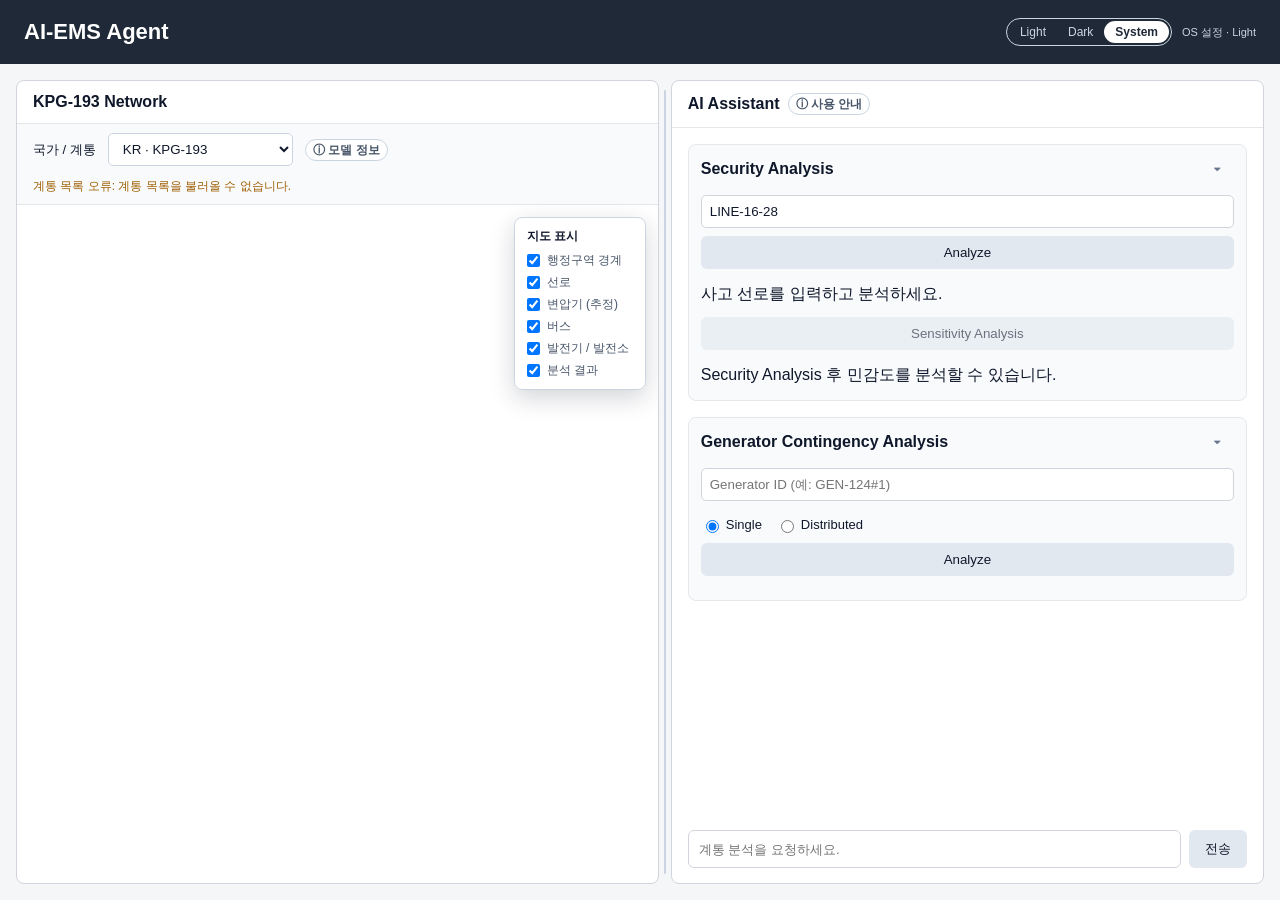
==== commit 21baa919: "test: verify Mongolia analysis chat and shared UI end to end" ====
--- a/ui/index.html
+++ b/ui/index.html
@@ -1003,9 +1003,13 @@
       });
       document.getElementById("chat-message").disabled = !chatAvailable;
       document.getElementById("chat-message").placeholder = entry?.chat_mode === "mongolia_analysis"
-        ? (securityAvailable ? "합성 PF · 선로 N-1 · 후속 민감도를 요청하세요." : "합성 PF 결과를 질문하세요. (예: Bus 137 전압은?)")
+        ? (securityAvailable
+          ? (gridCapability("sensitivity_analysis_available") ? "합성 PF · 선로 N-1 · 후속 민감도를 요청하세요." : "합성 PF · 선로 N-1을 요청하세요.")
+          : "합성 PF 결과를 질문하세요. (예: Bus 137 전압은?)")
         : "계통 분석을 요청하세요.";
-      document.getElementById("sensitivity-button").disabled = true;
+      document.getElementById("sensitivity-button").disabled = resetResults
+        || !gridCapability("sensitivity_analysis_available")
+        || latestSecurityView?.gridId !== selectedGridId || latestSecurityView?.sensitivity?.enabled !== true;
       const warning = document.getElementById("grid-capability-note");
       const disabledReasons = [
         !entry ? "등록되지 않은 계통입니다." : "",
@@ -2265,6 +2269,10 @@
     }
     function applySensitivityResult(result) { applySensitivityView(kpgSensitivityViewModel(result)); }
     function applyMongoliaSensitivityResult(result) {
+      if (latestSecurityResult?.outage_line_id !== result.outage_line_id) {
+        invalidateSecurityResult();
+        document.getElementById("outage-line").value = result.outage_line_id || "";
+      }
       document.getElementById("monitored-line").value = result.monitored_line_id || "";
       applySensitivityView(mongoliaSensitivityViewModel(result));
     }
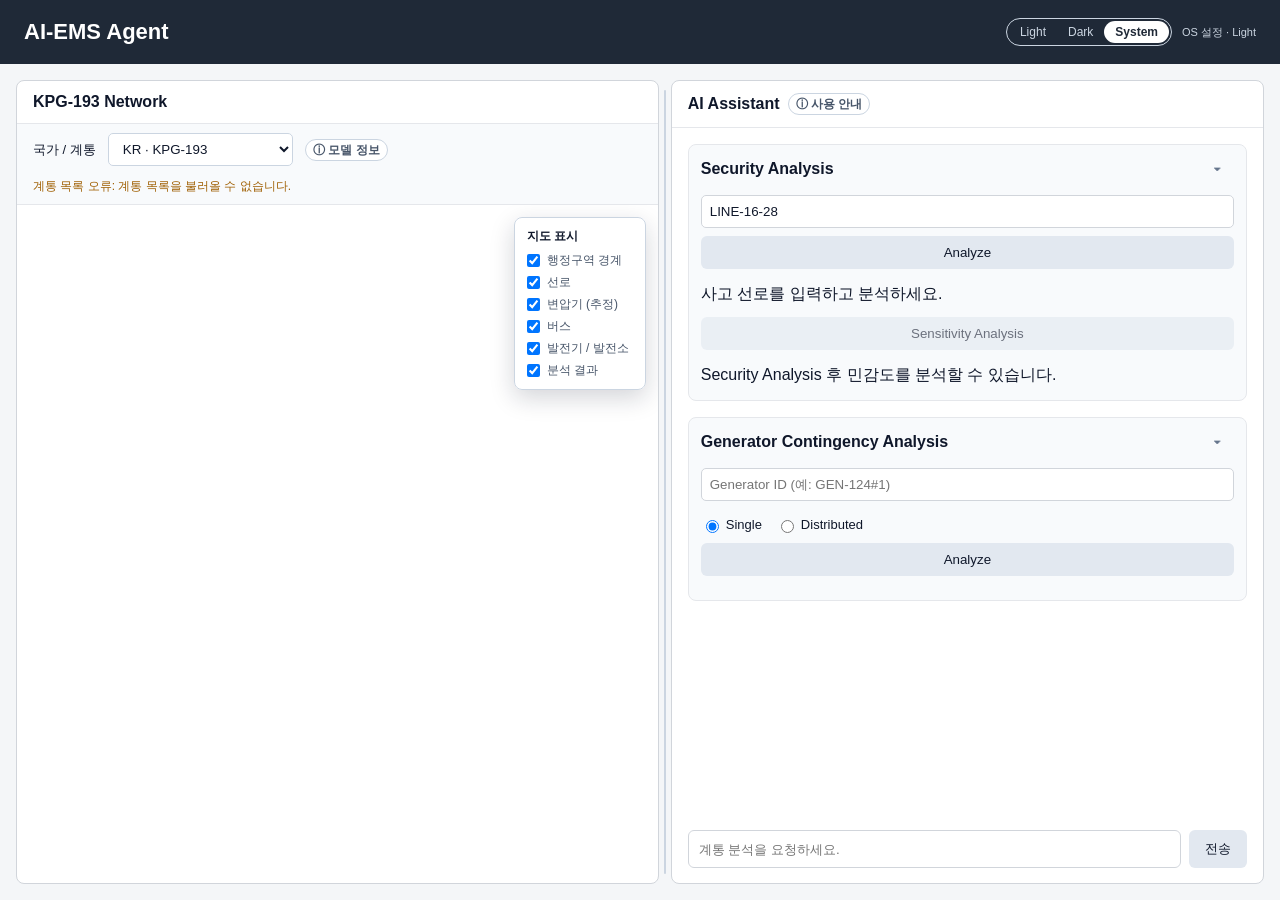
==== commit 493c9729: "fix(map): correct Korea coastline and optimize map navigation Co-Authored-By: Claude Opus 5.5 <norep" ====
--- a/ui/index.html
+++ b/ui/index.html
@@ -78,6 +78,9 @@
     #map { position: relative; height: calc(100% - 46px); display: flex; align-items: center; justify-content: center; color: var(--text-subtle); background: var(--map-bg); }
     #network-map { width: 100%; height: 100%; }
     #network-map { display:block; }
+    /* Wheel/drag preview is a compositor transform of this layer (see previewMapView). */
+    #network-map { transform-origin:0 0; will-change:transform; }
+    #map { overflow:hidden; }
 
     .map-layer-control { position: absolute; z-index: 15; top: 12px; right: 12px; min-width: 132px; padding: 10px 12px; border: 1px solid var(--border-strong); border-radius: 8px; background: var(--overlay-bg); box-shadow: var(--shadow); color: var(--text-muted); font-size: 12px; }
     .map-layer-control strong { display: block; margin-bottom: 7px; color: var(--text); }
@@ -102,7 +105,7 @@
     .network-transformer-hit { fill:transparent; stroke:transparent; stroke-width:1; cursor:pointer; pointer-events:all; }
     .network-transformer-hit:hover + .network-transformer-marker,
     .network-transformer-hit.selected-transformer + .network-transformer-marker { fill:var(--transformer-active-fill); stroke:var(--transformer-active-stroke); stroke-width:3; }
-    /* Mongolia-only zoom: initial view is unchanged; when zoomed, strokes and markers keep their screen size. */
+    /* Geographic zoom: initial view is unchanged; zoomed equipment keeps its screen size. */
     #network-map.map-zoomed :is(.network-line, .network-line-hit, .network-transformer-link, .country-outline, .admin-outline) { vector-effect:non-scaling-stroke; }
     #network-map.map-zoomed :is(.network-bus, .network-transformer-hit, .network-transformer-marker, .powerplant-marker, .analysis-marker) { transform-box:fill-box; transform-origin:center; transform:scale(calc(1 / var(--map-zoom, 1))); }
     #network-map.map-panning { cursor:grabbing; }
@@ -329,6 +332,7 @@
           <strong>지도 표시</strong>
           <label class="map-layer-option"><input id="layer-regions" type="checkbox" checked /><span>행정구역 경계</span></label>
           <label class="map-layer-option"><input id="layer-lines" type="checkbox" checked /><span>선로</span></label>
+          <div id="voltage-filters" aria-label="전압별 표시"></div>
           <label class="map-layer-option"><input id="layer-transformers" type="checkbox" checked /><span>변압기 (추정)</span></label>
           <label class="map-layer-option"><input id="layer-buses" type="checkbox" checked /><span>버스</span></label>
           <label class="map-layer-option"><input id="layer-generators" type="checkbox" checked /><span>발전기 / 발전소</span></label>
@@ -403,7 +407,8 @@
 
   <script>
     const SVG_NS = "http://www.w3.org/2000/svg";
-    const SESSION_STORAGE_KEY = "ai-ems-agent-session-id";
+    // Conversations live only in this page, keyed by the full grid ID.
+    const gridChats = new Map();
     const WORKSPACE_RATIO_STORAGE_KEY = "ai-ems-workspace-map-ratio";
     const WORKSPACE_SPLITTER_WIDTH = 12;
     const DEFAULT_MAP_RATIO = 0.52;
@@ -412,7 +417,7 @@
     let mapProjection = null;
     let selectedGridId = "kr-kpg193";
     let gridEntries = [];
-    const VOLTAGE_COLORS = {"35":"#0891b2","110":"#2563eb","154":"#7c3aed","220":"#b45309","345":"#0f766e"};
+    const VOLTAGE_COLORS = {"35":"#0891b2","110":"#2563eb","154":"#7c3aed","220":"#b45309","345":"#0f766e","765":"#be123c"};
     // Dark theme only: lighter tints of the same hue so data colours keep >= 3:1 against the dark
     // map. Light-theme colours (and therefore every legend meaning) are unchanged.
     const DARK_DATA_TINTS = Object.freeze({
@@ -440,7 +445,6 @@
       voltageCautionMarginPu: 0.02,
     });
     let gridSwitchToken = 0;
-    let chatBusy = false;
     // Per-request sequence numbers: a slower earlier response must not overwrite a newer result.
     let securityRequestSeq = 0;
     let sensitivityRequestSeq = 0;
@@ -537,16 +541,19 @@
       });
     }
 
-    function getSessionId() {
-      let sessionId = sessionStorage.getItem(SESSION_STORAGE_KEY);
-      if (!sessionId) {
-        sessionId = crypto.randomUUID();
-        sessionStorage.setItem(SESSION_STORAGE_KEY, sessionId);
-      }
-      return sessionId;
+    function getChatState(gridId = selectedGridId) {
+      if (!gridChats.has(gridId)) {
+        gridChats.set(gridId, { sessionId: crypto.randomUUID(), messages: [], pending: false });
+      }
+      return gridChats.get(gridId);
+    }
+
+    function getSessionId(gridId = selectedGridId) {
+      return getChatState(gridId).sessionId;
     }
 
     function isMongoliaGrid() { return selectedGridId === "mn-osm-35k"; }
+    function isGeographicGrid() { return gridEntries.find((entry) => entry.id === selectedGridId)?.map_kind === "geographic"; }
 
     function voltageLabel(voltage) {
       return voltage == null ? "미확인" : String(Number(voltage));
@@ -718,6 +725,18 @@
       const equipmentNote = document.getElementById("equipment-data-note");
       equipmentNote.textContent = isMongoliaGrid() ? "지도 발전소 데이터: 레코드 기준 · 중복 가능 · 용량/연결 검증 전." : "";
       equipmentNote.hidden = !isMongoliaGrid();
+      if (isGeographicGrid() && !available) {
+        document.getElementById("pf-preview-disclaimer").textContent = entry.note;
+        document.getElementById("grid-scope-note").textContent = "";
+        document.getElementById("pf-preview-status").textContent = "";
+        document.getElementById("pf-preview-provenance").textContent = currentMapData?.metadata
+          ? `${currentMapData.metadata.attribution || ""} · ${currentMapData.metadata.license || ""} · ${currentMapData.metadata.osm_data_timestamp || ""}` : "";
+        document.getElementById("pf-preview-limit-note").textContent = "";
+        equipmentNote.textContent = currentMapData?.metadata?.powerplants_source || "";
+        equipmentNote.hidden = !equipmentNote.textContent;
+        document.getElementById("pf-display-criteria").replaceChildren();
+        return;
+      }
       renderDisplayCriteria();
       const alert = document.getElementById("pf-preview-alert");
       alert.textContent = pfPreviewError ? `PF 미리보기 오류 — 기본 지도와 기존 분석 기능은 유지됩니다: ${pfPreviewError}` : "";
@@ -824,9 +843,10 @@
       return gridId === "kr-kpg193" ? "/api/chat" : `/api/grids/${encodeURIComponent(gridId)}/chat`;
     }
 
-    function resetChatForGrid() {
-      sessionStorage.removeItem(SESSION_STORAGE_KEY);
+    function restoreChatForGrid() {
       document.getElementById("chat-log").replaceChildren();
+      for (const message of getChatState().messages) renderChatMessage(message.role, message.text);
+      document.getElementById("chat-message").value = "";
       renderAssistantHelp(gridEntries.find((item) => item.id === selectedGridId));
     }
 
@@ -905,11 +925,12 @@
         const below = window.innerHeight - rect.bottom - margin - 6;
         const above = rect.top - margin - 6;
         const openBelow = popover.scrollHeight <= below || below >= above;
-        const room = Math.max(120, openBelow ? below : above);
+        const room = Math.max(0, Math.min(window.innerHeight - 2 * margin, Math.max(120, openBelow ? below : above)));
         popover.style.maxHeight = `${room}px`;
         const height = Math.min(popover.scrollHeight, room);
         popover.style.left = `${Math.min(Math.max(margin, rect.right - width), window.innerWidth - width - margin)}px`;
-        popover.style.top = `${openBelow ? rect.bottom + 6 : Math.max(margin, rect.top - 6 - height)}px`;
+        const desiredTop = openBelow ? rect.bottom + 6 : rect.top - 6 - height;
+        popover.style.top = `${clamp(desiredTop, margin, window.innerHeight - height - margin)}px`;
       };
       const open = () => {
         clearTimeout(hoverTimer);
@@ -973,6 +994,7 @@
       refreshThemedDataColors();
     }
     function refreshThemedDataColors() {
+      document.querySelectorAll("#voltage-filters label").forEach(label => { label.style.color = voltageColor(Number(label.querySelector("input").dataset.voltage)); });
       if (!currentMapData) return;
       applyPfDisplayMode();                         // lines, buses and the PF legend
       document.querySelectorAll(".network-generator circle").forEach((circle) => circle.setAttribute("fill", dataColor("#16a34a")));
@@ -994,19 +1016,21 @@
       document.getElementById("outage-line").disabled = !securityAvailable;
       document.getElementById("generator-analyze-button").disabled = !generatorAvailable;
       document.getElementById("outage-generator").disabled = !generatorAvailable;
+      document.getElementById("outage-generator").placeholder = generatorAvailable ? "Generator ID (예: GEN-124#1)" : "Generator ID";
       document.getElementById("mn-contingency-examples").hidden = !(isMongoliaGrid() && securityAvailable);
       document.getElementById("monitored-line").hidden = !gridCapability("sensitivity_analysis_available");
       const chatAvailable = entry?.chat_available === true;
+      const chatBusy = getChatState().pending;
       document.getElementById("chat-send").disabled = !chatAvailable || chatBusy;
       document.querySelectorAll('input[name="generator-slack-mode"]').forEach((input) => {
         input.disabled = !generatorAvailable;
       });
-      document.getElementById("chat-message").disabled = !chatAvailable;
+      document.getElementById("chat-message").disabled = !chatAvailable || chatBusy;
       document.getElementById("chat-message").placeholder = entry?.chat_mode === "mongolia_analysis"
         ? (securityAvailable
           ? (gridCapability("sensitivity_analysis_available") ? "합성 PF · 선로 N-1 · 후속 민감도를 요청하세요." : "합성 PF · 선로 N-1을 요청하세요.")
           : "합성 PF 결과를 질문하세요. (예: Bus 137 전압은?)")
-        : "계통 분석을 요청하세요.";
+        : chatAvailable ? "계통 분석을 요청하세요." : "이 계통은 지도 조회만 지원합니다.";
       document.getElementById("sensitivity-button").disabled = resetResults
         || !gridCapability("sensitivity_analysis_available")
         || latestSecurityView?.gridId !== selectedGridId || latestSecurityView?.sensitivity?.enabled !== true;
@@ -1028,7 +1052,7 @@
         securityAvailable ? (gridCapability("sensitivity_analysis_available")
           ? "합성 PF 조회 · 선로 N-1 Security / Sensitivity Analysis 가능" : "합성 PF 조회 · 선로 N-1 Security Analysis 가능") :
         chatAvailable ? "합성 PF 조회 전용 · 계통해석 미지원" : "지도 조회 전용 · 계통해석 미검증",
-        !entry || !entry.map_available || !(available || securityAvailable));
+        !entry || !entry.map_available || !(available || securityAvailable || isGeographicGrid()));
       document.getElementById("pf-display-mode").disabled = !(
         entry?.pf_preview_available === true && pfPreview !== null
       );
@@ -1063,8 +1087,8 @@
         select.value = selectedGridId;
         select.addEventListener("change", async () => {
           selectedGridId = select.value;
+          closeAllHelp();
           gridSwitchToken++;
-          chatBusy = false;
           latestSecurityResult = null;
           latestSecurityView = null;
           mapProjection = null;
@@ -1073,8 +1097,9 @@
           generatorStateMap.clear();
           document.getElementById("network-map").replaceChildren();
           hideMapTooltip();
-          resetChatForGrid();
-          document.getElementById("outage-line").value = isMongoliaGrid() ? "" : "LINE-16-28";
+          restoreChatForGrid();
+          document.getElementById("outage-line").value = selectedGridId === "kr-kpg193" ? "LINE-16-28" : "";
+          document.getElementById("outage-generator").value = "";
           document.getElementById("mn-contingency-examples").value = "";
           document.getElementById("monitored-line").value = "";
           document.getElementById("monitored-line-options").replaceChildren();
@@ -1093,6 +1118,7 @@
       const token = ++gridSwitchToken;
       const svg = document.getElementById("network-map");
       svg.replaceChildren();
+      document.getElementById("voltage-filters").replaceChildren();
       updateAnalysisLegend();      // overlays were part of the old SVG
       currentMapData = null;
       resetMapZoom();
@@ -1112,7 +1138,9 @@
         generatorStateMap = new Map((data.generators || []).map((item) => [item.generator_id, item]));
         if (!Array.isArray(data.buses) || data.buses.length === 0) throw new Error("좌표가 있는 모선이 없습니다.");
         drawNetwork(data);
+        renderVoltageFilters(data);
         applyLayerVisibility();
+        updatePfPreviewPanel();
         if (gridSupportsAnalysis()) updateGeneratorAnalyzeAvailability();
         if (entry.pf_preview_available) await loadGridPfPreview(token, entry);
       } catch (error) {
@@ -1188,29 +1216,30 @@
 
     function drawNetwork(data) {
       const svg = document.getElementById("network-map");
-      const isMongolia = isMongoliaGrid();
       const hasGeography = (data.country_polygons || []).length > 0;
-      const width = hasGeography ? 1200 : 700;
-      const height = hasGeography ? 650 : 900;
-      svg.setAttribute("viewBox", `0 0 ${width} ${height}`);
-      svg.dataset.baseViewBox = `0 0 ${width} ${height}`;
       const padding = hasGeography ? 22 : 40;
       const geography = (data.country_polygons || []).flat(2);
       const extents = geography.length
         ? geography.map((point) => ({ longitude: point[0], latitude: point[1] }))
         : [...data.buses, ...(data.powerplants || [])];
-      const minLat = Math.min(...extents.map((b) => b.latitude));
-      const maxLat = Math.max(...extents.map((b) => b.latitude));
-      const minLon = Math.min(...extents.map((b) => b.longitude));
-      const maxLon = Math.max(...extents.map((b) => b.longitude));
+      // Loop instead of Math.min(...array): land layers can exceed the argument-count limit.
+      let minLat = Infinity, maxLat = -Infinity, minLon = Infinity, maxLon = -Infinity;
+      for (const b of extents) {
+        minLat = Math.min(minLat, b.latitude); maxLat = Math.max(maxLat, b.latitude);
+        minLon = Math.min(minLon, b.longitude); maxLon = Math.max(maxLon, b.longitude);
+      }
       const busMap = new Map(data.buses.map((bus) => [bus.bus_id, bus]));
 
       // Use the same lon/lat projection for country outline and equipment.
-      // Scale longitude by cos(latitude) to avoid stretching Mongolia north-south.
+      // Longitude correction and geographic aspect select a viewport without changing bounds.
       const meanLat = (maxLat + minLat) / 2;
       const lonCorrection = Math.cos(meanLat * Math.PI / 180);
       const geoWidth = (maxLon - minLon) * lonCorrection || 1;
       const geoHeight = (maxLat - minLat) || 1;
+      const wideView = hasGeography && (!isGeographicGrid() || geoWidth / geoHeight > 1.3);
+      const width = wideView ? 1200 : 700, height = wideView ? 650 : 900;
+      svg.setAttribute("viewBox", `0 0 ${width} ${height}`);
+      svg.dataset.baseViewBox = `0 0 ${width} ${height}`;
       const scale = Math.min((width - 2 * padding) / geoWidth, (height - 2 * padding) / geoHeight);
       const offsetX = (width - geoWidth * scale) / 2;
       const offsetY = (height - geoHeight * scale) / 2;
@@ -1258,17 +1287,25 @@
         const p1 = mapProjection(bus1);
         const p2 = mapProjection(bus2);
 
-        const element = document.createElementNS(SVG_NS, "line");
-        element.setAttribute("x1", p1.x); element.setAttribute("y1", p1.y);
-        element.setAttribute("x2", p2.x); element.setAttribute("y2", p2.y);
+        const route = Array.isArray(line.coordinates) && line.coordinates.length > 1
+          ? line.coordinates.map(([longitude, latitude], i) => { const p = mapProjection({longitude, latitude}); return `${i ? "L" : "M"}${p.x},${p.y}`; }).join(" ") : null;
+        const makeLineShape = () => {
+          const shape = document.createElementNS(SVG_NS, route ? "path" : "line");
+          if (route) { shape.setAttribute("d", route); shape.setAttribute("fill", "none"); }
+          else {
+            shape.setAttribute("x1", p1.x); shape.setAttribute("y1", p1.y);
+            shape.setAttribute("x2", p2.x); shape.setAttribute("y2", p2.y);
+          }
+          shape.dataset.voltage = voltageLabel(line.voltage_kv);
+          return shape;
+        };
+        const element = makeLineShape();
         element.setAttribute("class", "network-line layer-line");
         element.dataset.lineId = line.line_id;
         element.style.stroke = voltageColor(line.voltage_kv);
         svg.appendChild(element);
 
-        const hit = document.createElementNS(SVG_NS, "line");
-        hit.setAttribute("x1", p1.x); hit.setAttribute("y1", p1.y);
-        hit.setAttribute("x2", p2.x); hit.setAttribute("y2", p2.y);
+        const hit = makeLineShape();
         hit.setAttribute("class", "network-line-hit layer-line");
         hit.dataset.lineId = line.line_id;
         hit.addEventListener("mouseenter", () => element.classList.add("hover-line"));
@@ -1328,6 +1365,7 @@
         element.setAttribute("cx", p.x); element.setAttribute("cy", p.y); element.setAttribute("r", 4);
         element.setAttribute("class", "network-bus layer-bus");
         element.dataset.busId = bus.bus_id;
+        element.dataset.voltage = voltageLabel(bus.voltage_kv);
         element.style.fill = voltageColor(bus.voltage_kv);
         element.addEventListener("click", (event) => {
           event.stopPropagation();
@@ -1396,6 +1434,11 @@
         "Solar": "#f59e0b",
         "Wind": "#0891b2",
         "Hard Coal": "#475569",
+        "Coal": "#475569",
+        "Gas": "#f97316",
+        "Nuclear": "#be123c",
+        "Biomass": "#4d7c0f",
+        "Waste": "#92400e",
         "Lignite": "#92400e",
         "Oil": "#7c3aed",
         "Hydro": "#2563eb",
@@ -1478,7 +1521,8 @@
             const bus = item.mapped_bus_id == null ? "없음" : escapeHtml(item.mapped_bus_id) + " (추정)";
             return '<div class="map-tooltip-row"><strong>' + escapeHtml(item.name) +
               '</strong><div>발전원: ' + escapeHtml(item.fueltype) +
-              ' · 용량: ' + capacity + '</div><div>매핑 모선: ' + bus + '</div></div>';
+              ' · 용량: ' + capacity + '</div><div>매핑 모선: ' + bus + '</div>' +
+              (item.source ? '<div>출처: ' + escapeHtml(item.source) + ' · 과거 설비용량, 운전 출력 아님</div>' : '') + '</div>';
           }).join("");
           showMapTooltip(event, '<div class="map-tooltip-title">발전소 데이터 ' +
             items.length + '건 · 동일 좌표</div>' + rows +
@@ -1503,15 +1547,33 @@
       const hidePlants = !document.getElementById("layer-generators").checked;
       setLayerHidden(".layer-generator", hidePlants);
       setLayerHidden(".layer-powerplant", hidePlants);
+      const hiddenVoltages = new Set([...document.querySelectorAll("#voltage-filters input:not(:checked)")].map(input => input.dataset.voltage));
+      document.querySelectorAll("#network-map [data-voltage]").forEach(node => {
+        if (hiddenVoltages.has(node.dataset.voltage)) node.classList.add("layer-hidden");
+      });
       document.getElementById("map").classList.toggle("analysis-hidden", !document.getElementById("layer-analysis").checked);
       updatePreviewLegend();
     }
 
+    function renderVoltageFilters(data) {
+      const container = document.getElementById("voltage-filters");
+      container.replaceChildren();
+      const levels = [...new Set(data.lines.map(line => voltageLabel(line.voltage_kv)))].sort((a,b) => Number(a)-Number(b));
+      for (const voltage of levels) {
+        const label = document.createElement("label"); label.className = "map-layer-option";
+        const input = document.createElement("input"); input.type = "checkbox"; input.checked = true;
+        input.dataset.voltage = voltage; input.setAttribute("aria-label", `${voltage} kV 표시`);
+        input.addEventListener("change", () => { clearMapSelection(); hideMapTooltip(); applyLayerVisibility(); });
+        label.append(input, document.createTextNode(`${voltage} kV`));
+        label.style.color = voltageColor(Number(voltage)); container.appendChild(label);
+      }
+    }
+
     function setLayerHidden(selector, hidden) {
       document.querySelectorAll(selector).forEach((el) => el.classList.toggle("layer-hidden", hidden));
     }
 
-    // ===== Mongolia-only zoom / pan (viewBox); KPG never zooms =====
+    // ===== Geographic zoom / pan (viewBox); test-case behaviour is unchanged =====
     const MAX_MAP_ZOOM = 120;
     function baseViewBox() {
       const svg = document.getElementById("network-map");
@@ -1520,64 +1582,149 @@
     function resetMapZoom() {
       const svg = document.getElementById("network-map");
       const base = baseViewBox();
+      cancelMapGesture();
       mapView = null;
       if (base) svg.setAttribute("viewBox", base.join(" "));
       svg.classList.remove("map-zoomed", "map-panning");
       svg.style.removeProperty("--map-zoom");
       document.getElementById("map-zoom-reset").hidden = true;
     }
+    function clampMapView(x, y, width) {
+      const base = baseViewBox();
+      const zoom = clamp(base[2] / width, 1, MAX_MAP_ZOOM);
+      if (zoom <= 1.0001) return null;
+      const w = base[2] / zoom, h = base[3] / zoom;
+      return { x: clamp(x, base[0], base[0] + base[2] - w), y: clamp(y, base[1], base[1] + base[3] - h), w, h, zoom };
+    }
+    // Commits the view: viewBox and marker/stroke compensation (full SVG style + layout).
     function setMapView(x, y, width) {
+      if (!baseViewBox()) return;
+      const view = clampMapView(x, y, width);
+      if (!view) { resetMapZoom(); return; }
+      cancelMapGesture();
+      mapView = view;
+      const svg = document.getElementById("network-map");
+      svg.setAttribute("viewBox", `${view.x} ${view.y} ${view.w} ${view.h}`);
+      svg.classList.add("map-zoomed");
+      svg.style.setProperty("--map-zoom", String(view.zoom));
+      document.getElementById("map-zoom-reset").hidden = false;
+    }
+
+    // Wheel/drag preview: a committed viewBox costs a full SVG style + layout pass (thousands of
+    // non-scaling strokes and counter-scaled markers), so during a gesture the target view is
+    // shown as a compositor-only CSS transform of the rendered SVG, at most once per frame, and
+    // committed with setMapView() once the gesture ends.
+    const MAP_GESTURE_COMMIT_MS = 160;
+    let mapGesture = null;
+    function cancelMapGesture() {
+      if (!mapGesture) return;
+      cancelAnimationFrame(mapGesture.frame);
+      clearTimeout(mapGesture.timer);
+      mapGesture = null;
+      document.getElementById("network-map").style.removeProperty("transform");
+    }
+    function renderedMapView() {
+      const [x, y, w, h] = document.getElementById("network-map").getAttribute("viewBox").split(" ").map(Number);
+      return { x, y, w, h };
+    }
+    function startMapGesture() {
+      if (mapGesture) return mapGesture;
+      const svg = document.getElementById("network-map");
+      const rect = svg.getBoundingClientRect();     // transform-free here: no preview is active
+      const rendered = renderedMapView();
       const base = baseViewBox();
-      if (!base) return;
-      const zoom = clamp(base[2] / width, 1, MAX_MAP_ZOOM);
-      if (zoom <= 1.0001) { resetMapZoom(); return; }
-      const w = base[2] / zoom, h = base[3] / zoom;
-      x = clamp(x, base[0], base[0] + base[2] - w);
-      y = clamp(y, base[1], base[1] + base[3] - h);
-      mapView = { x, y, w, h, zoom };
-      const svg = document.getElementById("network-map");
-      svg.setAttribute("viewBox", `${x} ${y} ${w} ${h}`);
-      svg.classList.add("map-zoomed");
-      svg.style.setProperty("--map-zoom", String(zoom));
-      document.getElementById("map-zoom-reset").hidden = false;
-    }
-    function svgPoint(event) {
-      const svg = document.getElementById("network-map");
-      const matrix = svg.getScreenCTM();
-      if (!matrix) return null;
-      return new DOMPoint(event.clientX, event.clientY).matrixTransform(matrix.inverse());
+      const target = mapView || { x: base[0], y: base[1], w: base[2], h: base[3], zoom: 1 };
+      mapGesture = { left: rect.left, top: rect.top, width: rect.width, height: rect.height, rendered, target,
+                     frame: 0, timer: 0 };
+      return mapGesture;
+    }
+    function viewScreenScale(view) {
+      return Math.min(mapGesture.width / view.w, mapGesture.height / view.h);
+    }
+    function gestureSvgPoint(event, view) {
+      const s = viewScreenScale(view);
+      const offsetX = (mapGesture.width - view.w * s) / 2, offsetY = (mapGesture.height - view.h * s) / 2;
+      return { x: view.x + (event.clientX - mapGesture.left - offsetX) / s,
+               y: view.y + (event.clientY - mapGesture.top - offsetY) / s };
+    }
+    function previewMapView(x, y, width) {
+      const base = baseViewBox();
+      const gesture = startMapGesture();
+      gesture.target = clampMapView(x, y, width) || { x: base[0], y: base[1], w: base[2], h: base[3], zoom: 1 };
+      mapView = gesture.target.zoom > 1 ? gesture.target : null;
+      if (gesture.frame) return;
+      gesture.frame = requestAnimationFrame(() => {
+        if (mapGesture !== gesture) return;
+        gesture.frame = 0;
+        // Map the rendered viewBox onto the target one; both share the base aspect ratio.
+        const from = gesture.rendered, to = gesture.target, k = from.w / to.w, s = viewScreenScale(from);
+        const offsetX = (gesture.width - from.w * s) / 2, offsetY = (gesture.height - from.h * s) / 2;
+        const tx = offsetX * (1 - k) + s * k * (from.x - to.x), ty = offsetY * (1 - k) + s * k * (from.y - to.y);
+        document.getElementById("network-map").style.transform = `translate(${tx}px, ${ty}px) scale(${k})`;
+      });
+    }
+    // Commit mid-gesture once the preview drifts far from what is rendered: bounds the blurred
+    // scale (2x) and the undrawn strip while panning (30% of the view).
+    function mapGestureNeedsCommit() {
+      const from = mapGesture.rendered, to = mapGesture.target;
+      return Math.abs(Math.log2(from.w / to.w)) >= 1
+        || Math.abs(to.x - from.x) / from.w >= 0.3 || Math.abs(to.y - from.y) / from.h >= 0.3;
+    }
+    function commitMapGesture() {
+      if (!mapGesture) return;
+      const target = mapGesture.target;
+      if (target.zoom > 1) setMapView(target.x, target.y, target.w);
+      else resetMapZoom();
     }
     function initializeMapZoom() {
       const svg = document.getElementById("network-map");
       svg.addEventListener("wheel", (event) => {
-        if (!isMongoliaGrid() || !mapProjection || !baseViewBox()) return;
+        if (!isGeographicGrid() || !mapProjection || !baseViewBox()) return;
         event.preventDefault();
         const base = baseViewBox();
-        const view = mapView || { x: base[0], y: base[1], w: base[2], h: base[3] };
-        const p = svgPoint(event);
-        if (!p) return;
+        const view = startMapGesture().target;
+        const p = gestureSvgPoint(event, view);
         const factor = Math.exp(-event.deltaY * 0.0015);
         const width = clamp(view.w / factor, base[2] / MAX_MAP_ZOOM, base[2]);
         const ratio = width / view.w;
-        setMapView(p.x - (p.x - view.x) * ratio, p.y - (p.y - view.y) * ratio, width);
+        previewMapView(p.x - (p.x - view.x) * ratio, p.y - (p.y - view.y) * ratio, width);
+        if (mapGestureNeedsCommit()) { commitMapGesture(); return; }
+        clearTimeout(mapGesture.timer);
+        mapGesture.timer = setTimeout(commitMapGesture, MAP_GESTURE_COMMIT_MS);
       }, { passive: false });
       let drag = null;
       let suppressClick = false;
       svg.addEventListener("pointerdown", (event) => {
-        if (event.button !== 0 || !mapView || !isMongoliaGrid()) return;
-        drag = { id: event.pointerId, x: event.clientX, y: event.clientY, view: { ...mapView }, moved: false };
+        if (event.button !== 0 || !mapView || !isGeographicGrid()) return;
+        drag = { id: event.pointerId, x: event.clientX, y: event.clientY, moved: false };
       });
       svg.addEventListener("pointermove", (event) => {
         if (!drag || event.pointerId !== drag.id) return;
         const dx = event.clientX - drag.x, dy = event.clientY - drag.y;
         if (!drag.moved && Math.hypot(dx, dy) < 4) return;
-        if (!drag.moved) { drag.moved = true; svg.setPointerCapture(event.pointerId); svg.classList.add("map-panning"); }
-        const scale = svg.getScreenCTM()?.a || 1;
-        setMapView(drag.view.x - dx / scale, drag.view.y - dy / scale, drag.view.w);
+        if (!drag.moved) {
+          drag.moved = true; svg.setPointerCapture(event.pointerId); svg.classList.add("map-panning");
+          clearTimeout(startMapGesture().timer);   // a pending wheel commit is folded into the drag
+          drag.view = { ...mapGesture.target };
+          drag.scale = viewScreenScale(drag.view);
+        }
+        if (!mapView) return;   // zoom was reset during the drag
+        previewMapView(drag.view.x - dx / drag.scale, drag.view.y - dy / drag.scale, drag.view.w);
+        // Committing re-bases the drag on the pointer position, so movement stays continuous.
+        const current = drag, x = event.clientX, y = event.clientY;
+        const commitDrag = () => {
+          commitMapGesture();
+          if (drag === current && mapView) Object.assign(current, { x, y, view: { ...mapView } });
+        };
+        if (mapGestureNeedsCommit()) { commitDrag(); return; }
+        // Pausing while still pressed also commits, so areas outside the rendered view are drawn.
+        clearTimeout(mapGesture.timer);
+        mapGesture.timer = setTimeout(commitDrag, MAP_GESTURE_COMMIT_MS);
       });
       const endDrag = (event) => {
         if (!drag || event.pointerId !== drag.id) return;
         suppressClick = drag.moved;
+        if (drag.moved) commitMapGesture();
         drag = null;
         svg.classList.remove("map-panning");
       };
@@ -1657,6 +1804,8 @@
         : `<div class="map-tooltip-row">${pfResultState(null)}</div>`;
       showMapTooltip(event, `
         <div class="map-tooltip-title">모선 ${escapeHtml(bus.bus_id)}</div>
+        ${bus.osm_id ? `<div class="map-tooltip-row"><strong>OSM</strong>: ${escapeHtml(bus.osm_id)} · ${escapeHtml(bus.source || "")}</div>` : ""}
+        ${bus.shared_support_branching_requires_review ? '<div class="map-tooltip-row">공유 지지물의 분기 접속 검토 대상</div>' : ""}
         <div class="map-tooltip-row"><strong>정격전압</strong>: ${formatPfNumber(bus.voltage_kv, 2)} kV</div>
         ${bus.name_korean ? `<div class="map-tooltip-row"><strong>지역</strong>: ${escapeHtml(bus.name_korean)}</div>` : ""}
         ${bus.name_english ? `<div class="map-tooltip-row"><strong>English</strong>: ${escapeHtml(bus.name_english)}</div>` : ""}
@@ -1682,6 +1831,8 @@
         <div class="map-tooltip-title">선로 ${escapeHtml(line.line_id)}</div>
         <div class="map-tooltip-row"><strong>양단 모선</strong>: ${escapeHtml(line.bus1_id)} (${escapeHtml(bus1.name_korean || "-")}) ↔ ${escapeHtml(line.bus2_id)} (${escapeHtml(bus2.name_korean || "-")})</div>
         <div class="map-tooltip-row"><strong>정격전압</strong>: ${formatPfNumber(line.voltage_kv, 2)} kV</div>
+        ${line.osm_id ? `<div class="map-tooltip-row"><strong>OSM</strong>: ${escapeHtml(line.osm_id)} · ${escapeHtml(line.source || "")}</div>` : ""}
+        ${line.classification_evidence ? `<div class="map-tooltip-row">전류 분류: ${escapeHtml(line.classification_evidence)}</div>` : ""}
         ${rows}
         `);
     }
@@ -1907,6 +2058,7 @@
         const result = await response.json();
         // Ignore late answers once the user switched grids.
         if (token !== gridSwitchToken || seq !== securityRequestSeq || selectedGridId !== requestGridId || !gridCapability("security_analysis_available")) return;
+        setAnalysisBoxCollapsed("security-analysis-box", false);
         if (isMongoliaRequest) applyMongoliaSecurityResult(result);
         else applySecurityResult(result);
       } catch (error) {
@@ -2230,9 +2382,9 @@
       renderMonitoredLineMarker(vm.overlay.monitoredEnds);
     }
 
-    // ===== Shared apply (adapters keep the per-grid entry names) =====
+    // ===== Shared apply: update results without changing the user's panel state. =====
+    // Manual analysis handlers and map selection expand panels explicitly.
     function applySecurityView(vm, rawResult) {
-      setAnalysisBoxCollapsed("security-analysis-box", false);
       resetSecurityHighlight(); resetSensitivityMarkers(); resetGeneratorContingencyMarkers();
       applySecurityOverlay(vm.overlay);
       renderResultCard(document.getElementById("security-result"), vm);
@@ -2252,7 +2404,6 @@
       updateAnalysisLegend();
     }
     function applySensitivityView(vm) {
-      setAnalysisBoxCollapsed("security-analysis-box", false);
       resetSensitivityMarkers();
       renderResultCard(document.getElementById("sensitivity-result"), vm);
       applySensitivityOverlay(vm);
@@ -2308,6 +2459,7 @@
         const result = await response.json();
         if (token !== gridSwitchToken || seq !== sensitivityRequestSeq || selectedGridId !== requestGridId
             || !gridCapability("sensitivity_analysis_available")) return;
+        setAnalysisBoxCollapsed("security-analysis-box", false);
         if (isMongoliaRequest) applyMongoliaSensitivityResult(result);
         else applySensitivityResult(result);
       } catch (error) {
@@ -2398,6 +2550,7 @@
         const result = await response.json();
         if (!response.ok) throw new Error(result.detail || `HTTP ${response.status}`);
         if (token !== gridSwitchToken || !gridSupportsAnalysis()) return;
+        setAnalysisBoxCollapsed("generator-contingency-box", false);
         renderGeneratorContingencyResult(result);
         applyGeneratorContingencyResult(result);
       } catch (error) {
@@ -2408,7 +2561,6 @@
     }
 
     function renderGeneratorContingencyResult(result) {
-      setAnalysisBoxCollapsed("generator-contingency-box", false);
       const element = document.getElementById("generator-contingency-result");
       const outage = result.outage_generator || {};
       const post = result.post_loadflow || {};
@@ -2491,7 +2643,12 @@
       }
     }
 
-    function appendChatMessage(role, text) {
+    function appendChatMessage(role, text, gridId = selectedGridId) {
+      getChatState(gridId).messages.push({ role, text });
+      if (gridId === selectedGridId) renderChatMessage(role, text);
+    }
+
+    function renderChatMessage(role, text) {
       const log = document.getElementById("chat-log");
       const el = document.createElement("div");
       el.className = `chat-message ${role}`;
@@ -2503,22 +2660,23 @@
 
     async function sendChatMessage() {
       if (!gridSupportsChat()) return;
-      if (chatBusy) return;
       const token = gridSwitchToken;
       const requestGridId = selectedGridId;
+      const conversation = getChatState(requestGridId);
+      if (conversation.pending) return;
       const input = document.getElementById("chat-message"); const button = document.getElementById("chat-send"); const message = input.value.trim();
       if (!message) return;
-      appendChatMessage("user", message); input.value = ""; chatBusy = true; button.disabled = true; input.disabled = true;
+      conversation.pending = true;
+      appendChatMessage("user", message, requestGridId); input.value = "";
+      button.disabled = true; input.disabled = true;
       try {
-        const response = await fetch(chatEndpoint(requestGridId), { method: "POST", headers: { "Content-Type": "application/json" }, body: JSON.stringify({ session_id: getSessionId(), message }) });
+        const response = await fetch(chatEndpoint(requestGridId), { method: "POST", headers: { "Content-Type": "application/json" }, body: JSON.stringify({ session_id: getSessionId(requestGridId), message }) });
         const payload = await response.json(); if (!response.ok) throw new Error(payload.detail || `HTTP ${response.status}`);
-        // Ignore late answers from a grid the user has already left.
+        if (payload.grid_id && payload.grid_id !== requestGridId) throw new Error("다른 계통의 채팅 응답을 받았습니다.");
+        // Keep the valid conversation even when its analysis view has been left.
+        appendChatMessage("agent", payload.answer || "응답이 없습니다.", requestGridId);
+        // Analysis cards, map and inputs still require the original view token.
         if (token !== gridSwitchToken || selectedGridId !== requestGridId) return;
-        appendChatMessage("agent", payload.answer || "응답이 없습니다.");
-        if (Array.isArray(payload.tools_used) && payload.tools_used.length && requestGridId !== "kr-kpg193") {
-          appendChatMessage("system", `근거: 몽골 도메인 Tool (${[...new Set(payload.tools_used)].join(", ")})`);
-        }
-        if (payload.grid_id && payload.grid_id !== requestGridId) return;
         for (const update of payload.ui_updates || []) {
           if (requestGridId === "mn-osm-35k") {
             if (update.grid_id !== requestGridId || update.result?.grid_id !== requestGridId) continue;
@@ -2542,10 +2700,10 @@
           }
         }
       } catch (error) {
-        if (token === gridSwitchToken) appendChatMessage("system", `Agent 오류: ${error.message}`);
+        appendChatMessage("system", `Agent 오류: ${error.message}`, requestGridId);
       } finally {
-        if (token === gridSwitchToken) {
-          chatBusy = false;
+        conversation.pending = false;
+        if (selectedGridId === requestGridId) {
           updateGridCapabilities(false);
           input.focus();
         }
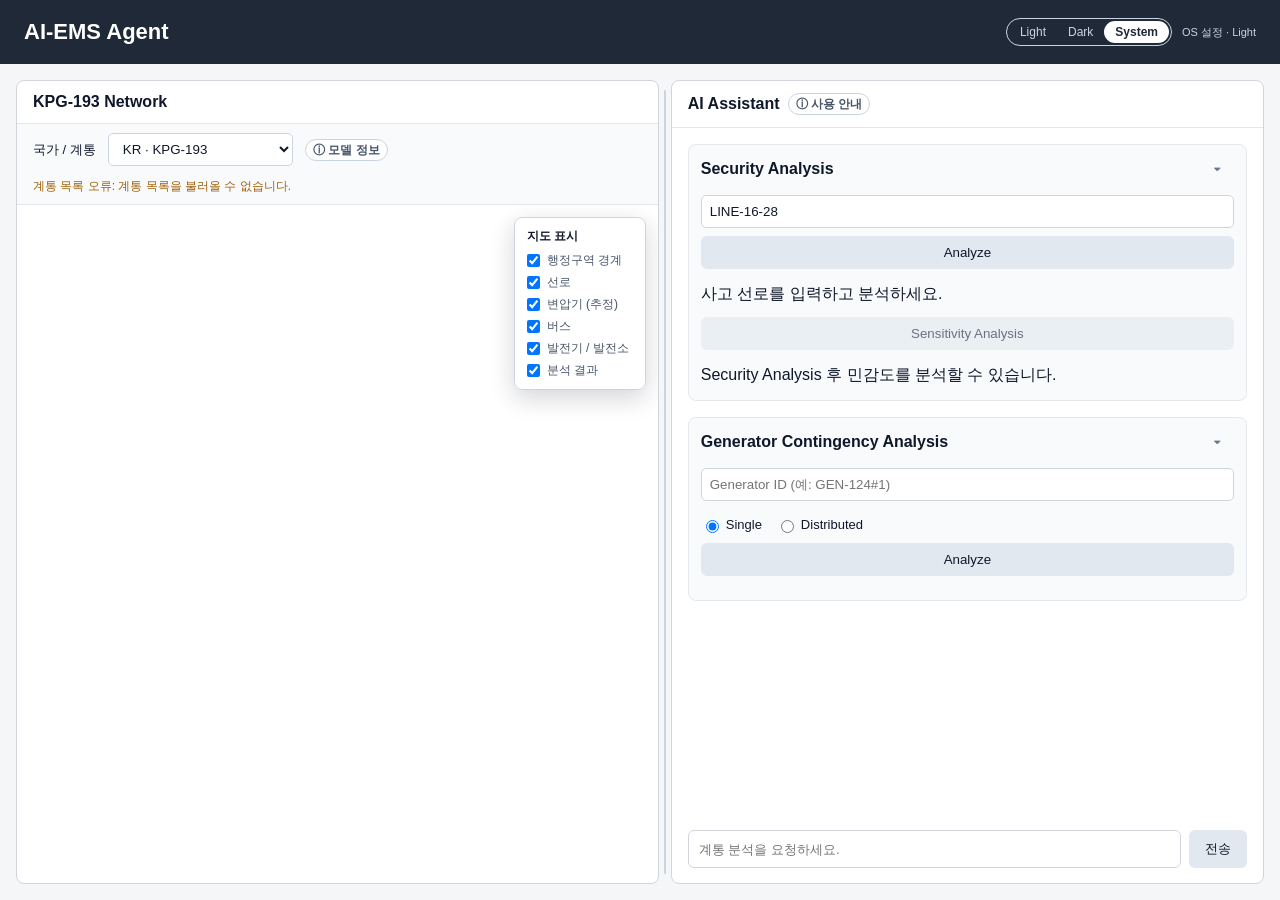
==== commit b15ed38c: "feat(mn): render verified OSM line geometries" ====
--- a/ui/index.html
+++ b/ui/index.html
@@ -415,6 +415,8 @@
     const MIN_MAP_WIDTH = 360;
     const MIN_ASSISTANT_WIDTH = 520;
     let mapProjection = null;
+    // Optional display coordinates are separate from the hash-bound map/PF data.
+    let mongoliaDisplayGeometry = new Map();
     let selectedGridId = "kr-kpg193";
     let gridEntries = [];
     const VOLTAGE_COLORS = {"35":"#0891b2","110":"#2563eb","154":"#7c3aed","220":"#b45309","345":"#0f766e","765":"#be123c"};
@@ -1121,6 +1123,7 @@
       document.getElementById("voltage-filters").replaceChildren();
       updateAnalysisLegend();      // overlays were part of the old SVG
       currentMapData = null;
+      mongoliaDisplayGeometry = new Map();
       resetMapZoom();
       resetPfPreview();
       document.getElementById("plant-legend").hidden = true;
@@ -1134,6 +1137,19 @@
         const data = await response.json();
         if (token !== gridSwitchToken) return;
         if (!response.ok) throw new Error(data.detail || "지도를 불러오지 못했습니다.");
+        if (selectedGridId === "mn-osm-35k") {
+          // Missing or rejected optional coordinates retain the original map.
+          // Resolve before painting; a stale response can never enter another grid.
+          let geometry = null;
+          try {
+            const reply = await fetch("/api/grids/mn-osm-35k/display-geometry", {signal: AbortSignal.timeout(10000)});
+            if (reply.ok) geometry = await reply.json();
+          } catch (error) { /* Optional display asset unavailable: use bus chords. */ }
+          if (token !== gridSwitchToken) return;
+          if (geometry?.grid_id === "mn-osm-35k" && geometry.display_only === true && geometry.connectors === "omitted" && Array.isArray(geometry.lines)) {
+            mongoliaDisplayGeometry = new Map(geometry.lines.map(line => [line.line_id, line]));
+          }
+        }
         currentMapData = data;
         generatorStateMap = new Map((data.generators || []).map((item) => [item.generator_id, item]));
         if (!Array.isArray(data.buses) || data.buses.length === 0) throw new Error("좌표가 있는 모선이 없습니다.");
@@ -1287,7 +1303,13 @@
         const p1 = mapProjection(bus1);
         const p2 = mapProjection(bus2);
 
-        const route = Array.isArray(line.coordinates) && line.coordinates.length > 1
+        const display = mongoliaDisplayGeometry.get(line.line_id);
+        // Each source-supported piece starts with M. Never join omitted connectors.
+        const route = display
+          ? display.osm_parts.map(part => part.map(([longitude, latitude], i) => {
+              const p = mapProjection({longitude, latitude}); return `${i ? "L" : "M"}${p.x},${p.y}`;
+            }).join(" ")).join(" ")
+          : Array.isArray(line.coordinates) && line.coordinates.length > 1
           ? line.coordinates.map(([longitude, latitude], i) => { const p = mapProjection({longitude, latitude}); return `${i ? "L" : "M"}${p.x},${p.y}`; }).join(" ") : null;
         const makeLineShape = () => {
           const shape = document.createElementNS(SVG_NS, route ? "path" : "line");
@@ -1302,6 +1324,7 @@
         const element = makeLineShape();
         element.setAttribute("class", "network-line layer-line");
         element.dataset.lineId = line.line_id;
+        if (isMongoliaGrid()) element.dataset.geometrySource = display ? "osm" : "straight";
         element.style.stroke = voltageColor(line.voltage_kv);
         svg.appendChild(element);
 
@@ -1462,6 +1485,11 @@
         title = `발전기 · ${generators.length}대`;
         entries = [[dataColor("#16a34a"), `모델 발전기 (${buses.size}개 모선)`]];
         note = "";
+      }
+      if (isMongoliaGrid()) {
+        note = mongoliaDisplayGeometry.size
+          ? `원본 OSM 경로 ${mongoliaDisplayGeometry.size}선로 · 합성 연결 생략 · 나머지 ${data.lines.length - mongoliaDisplayGeometry.size}선로는 모선 간 직선`
+          : "GIS 표시 자료 미적용 · 모선 간 직선 표시";
       }
       legend.replaceChildren();
       legend.hidden = !title;
@@ -1817,6 +1845,7 @@
 
     function showLineTooltip(event, line, bus1, bus2) {
       const result = pfLineResultMap.get(String(line.line_id));
+      const display = mongoliaDisplayGeometry.get(String(line.line_id));
       const rows = pfPreview
         ? result && result.analysis_status === "ANALYZED"
           ? `
@@ -1829,6 +1858,9 @@
         : `<div class="map-tooltip-row">${pfResultState(null)}</div>`;
       showMapTooltip(event, `
         <div class="map-tooltip-title">선로 ${escapeHtml(line.line_id)}</div>
+        ${isMongoliaGrid() ? `<div class="map-tooltip-row"><strong>경로 표시</strong>: ${display
+          ? `원본 OSM way ${escapeHtml(display.osm_way_id)} · 합성 연결 ${formatPfNumber(display.omitted_connector_km, 2)} km 생략`
+          : "모선 간 직선 · 실제 선로 경로 아님"}</div>` : ""}
         <div class="map-tooltip-row"><strong>양단 모선</strong>: ${escapeHtml(line.bus1_id)} (${escapeHtml(bus1.name_korean || "-")}) ↔ ${escapeHtml(line.bus2_id)} (${escapeHtml(bus2.name_korean || "-")})</div>
         <div class="map-tooltip-row"><strong>정격전압</strong>: ${formatPfNumber(line.voltage_kv, 2)} kV</div>
         ${line.osm_id ? `<div class="map-tooltip-row"><strong>OSM</strong>: ${escapeHtml(line.osm_id)} · ${escapeHtml(line.source || "")}</div>` : ""}
@@ -2328,13 +2360,20 @@
       });
     }
     // Short lines (a few km) vanish at national scale, so ring the monitored line's midpoint.
-    function renderMonitoredLineMarker(ends) {
+    function renderMonitoredLineMarker(ends, lineId) {
       if (!mapProjection || !currentMapData || !ends) return;
       const bus0 = currentMapData.buses.find((item) => String(item.bus_id) === String(ends.bus0));
       const bus1 = currentMapData.buses.find((item) => String(item.bus_id) === String(ends.bus1));
       if (!bus0 || !bus1) return;
       const p0 = mapProjection(bus0), p1 = mapProjection(bus1);
-      const cx = (p0.x + p1.x) / 2, cy = (p0.y + p1.y) / 2;
+      let cx = (p0.x + p1.x) / 2, cy = (p0.y + p1.y) / 2;
+      if (mongoliaDisplayGeometry.has(lineId)) {
+        const route = [...document.querySelectorAll('.network-line')].find(node => node.dataset.lineId === lineId);
+        if (route?.getTotalLength() > 0) {
+          const middle = route.getPointAtLength(route.getTotalLength() / 2);
+          cx = middle.x; cy = middle.y;
+        }
+      }
       const group = document.createElementNS(SVG_NS, "g");
       group.setAttribute("class", "sensitivity-marker analysis-marker monitored-marker");
       const circle = document.createElementNS(SVG_NS, "circle");
@@ -2379,7 +2418,7 @@
       if (!vm.overlay.monitoredLineId) return;
       highlightLine(vm.overlay.monitoredLineId, "monitored-line");
       renderCandidateMarkers(vm);
-      renderMonitoredLineMarker(vm.overlay.monitoredEnds);
+      renderMonitoredLineMarker(vm.overlay.monitoredEnds, vm.overlay.monitoredLineId);
     }
 
     // ===== Shared apply: update results without changing the user's panel state. =====
